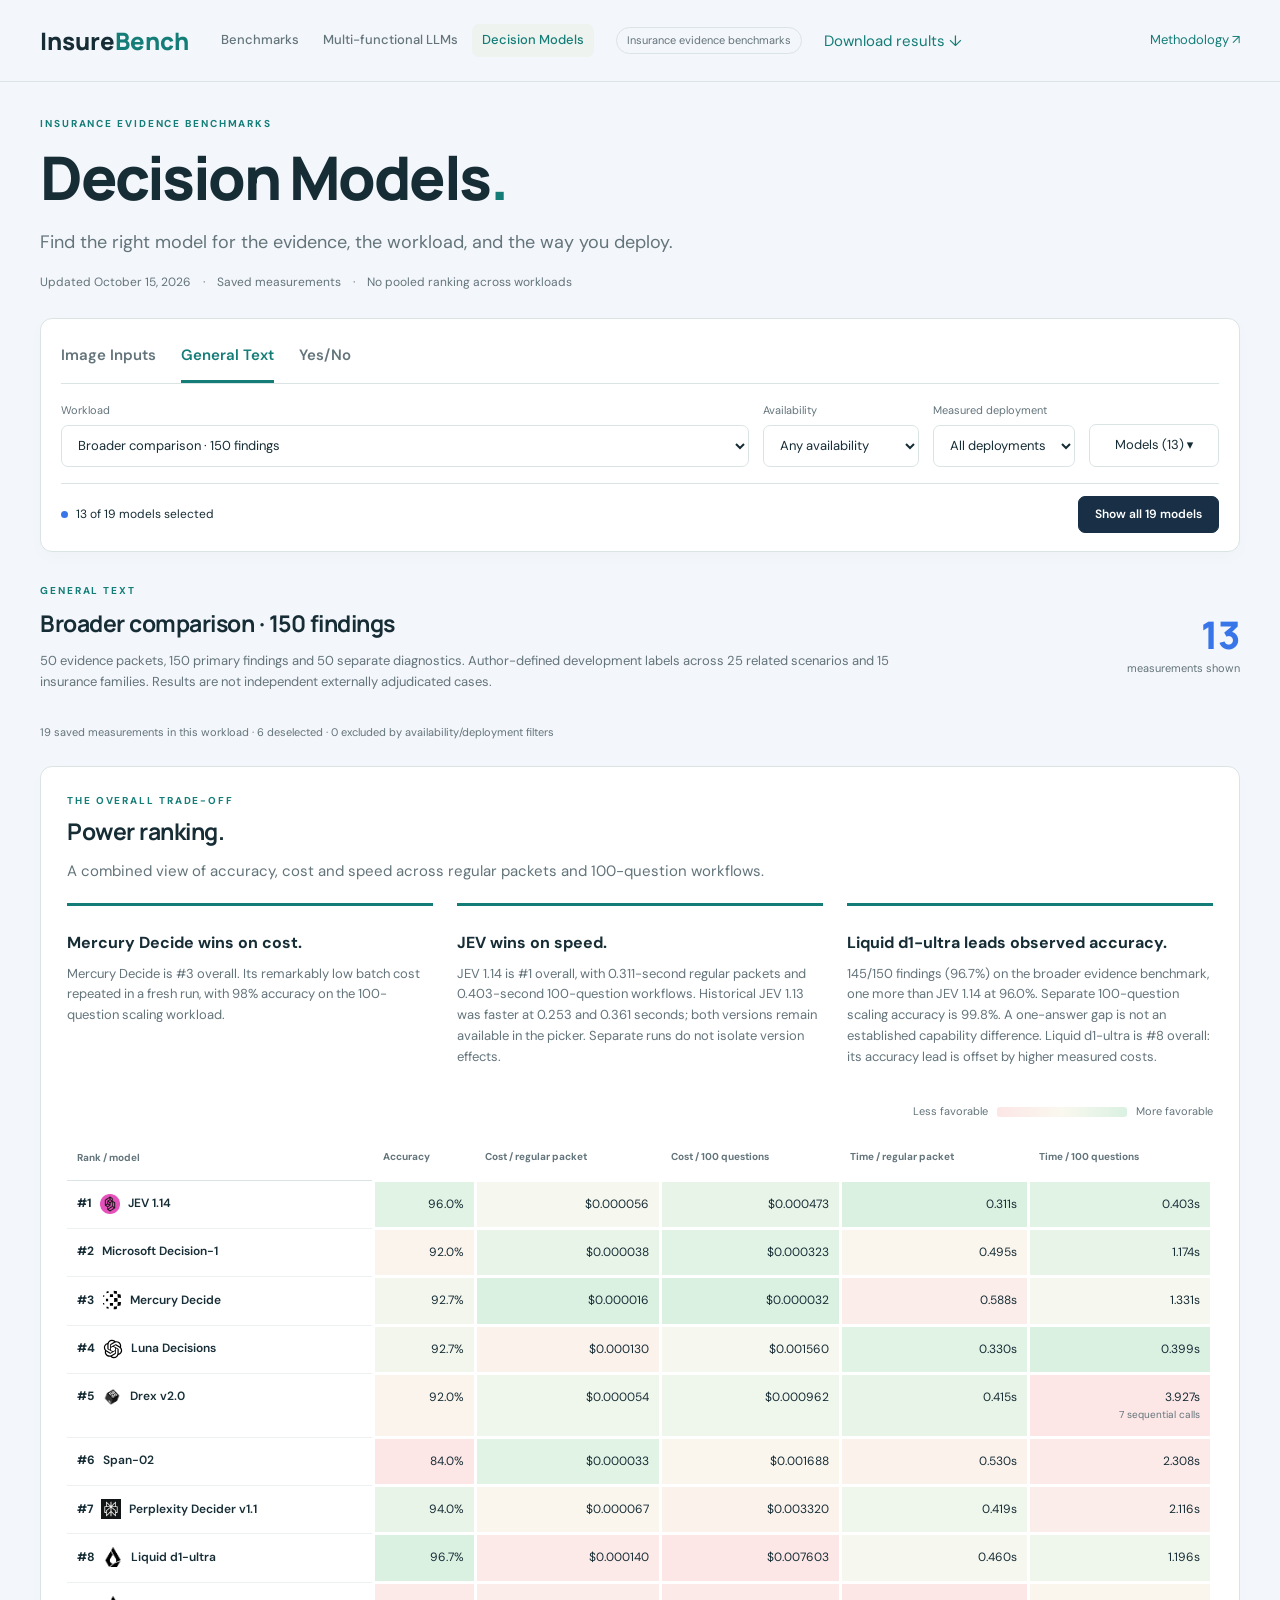
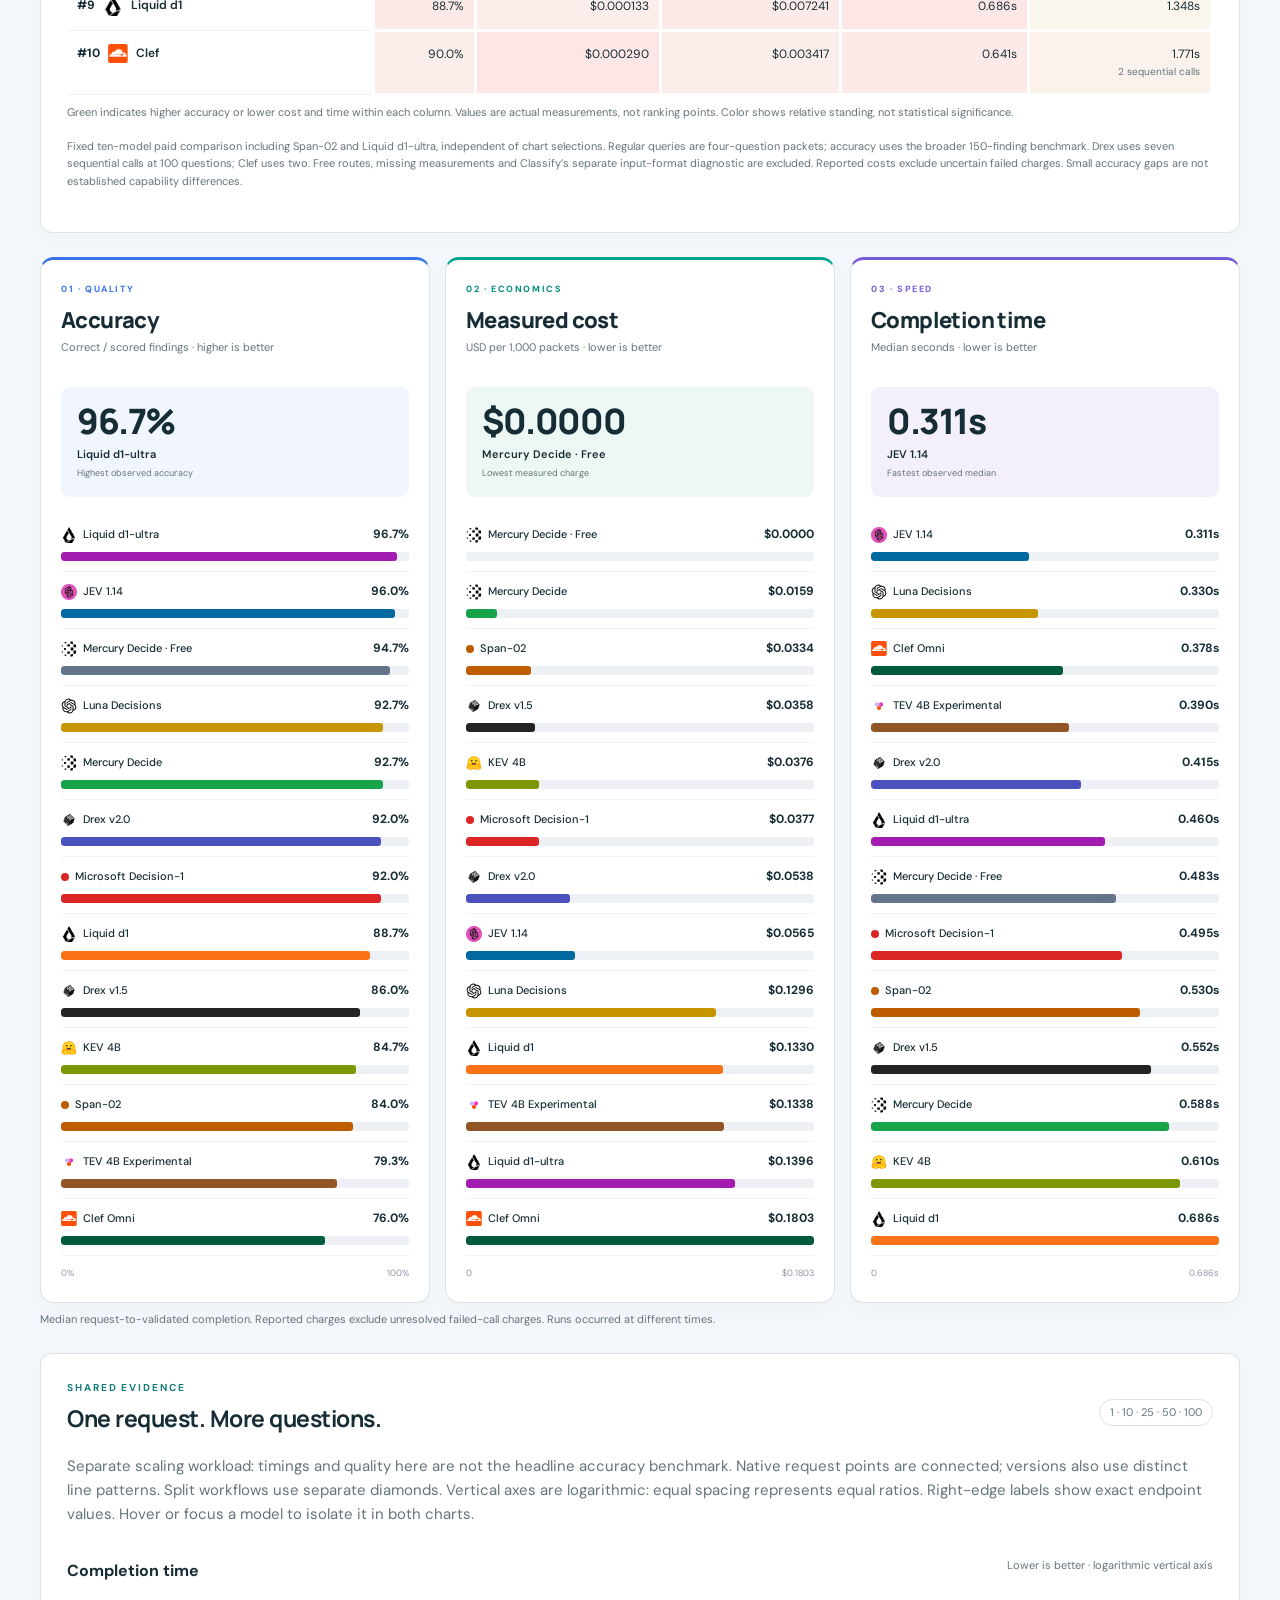
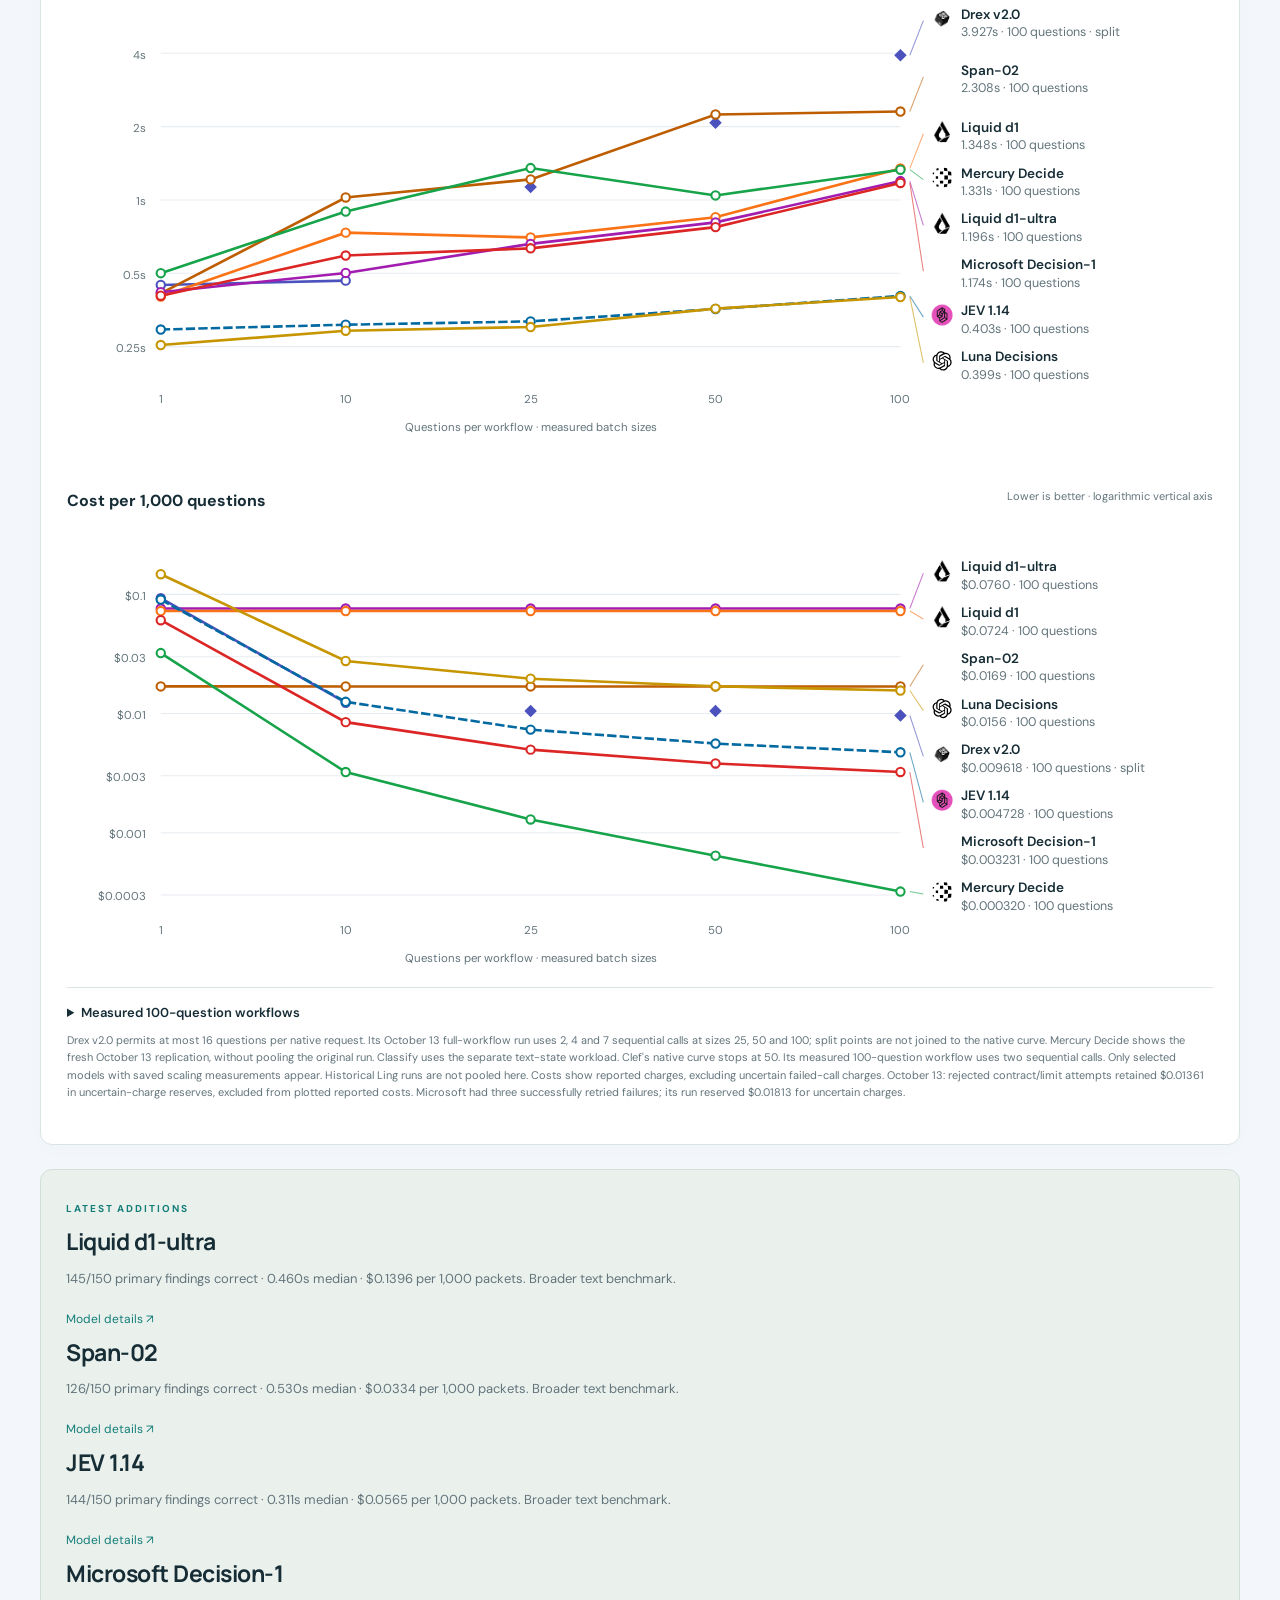
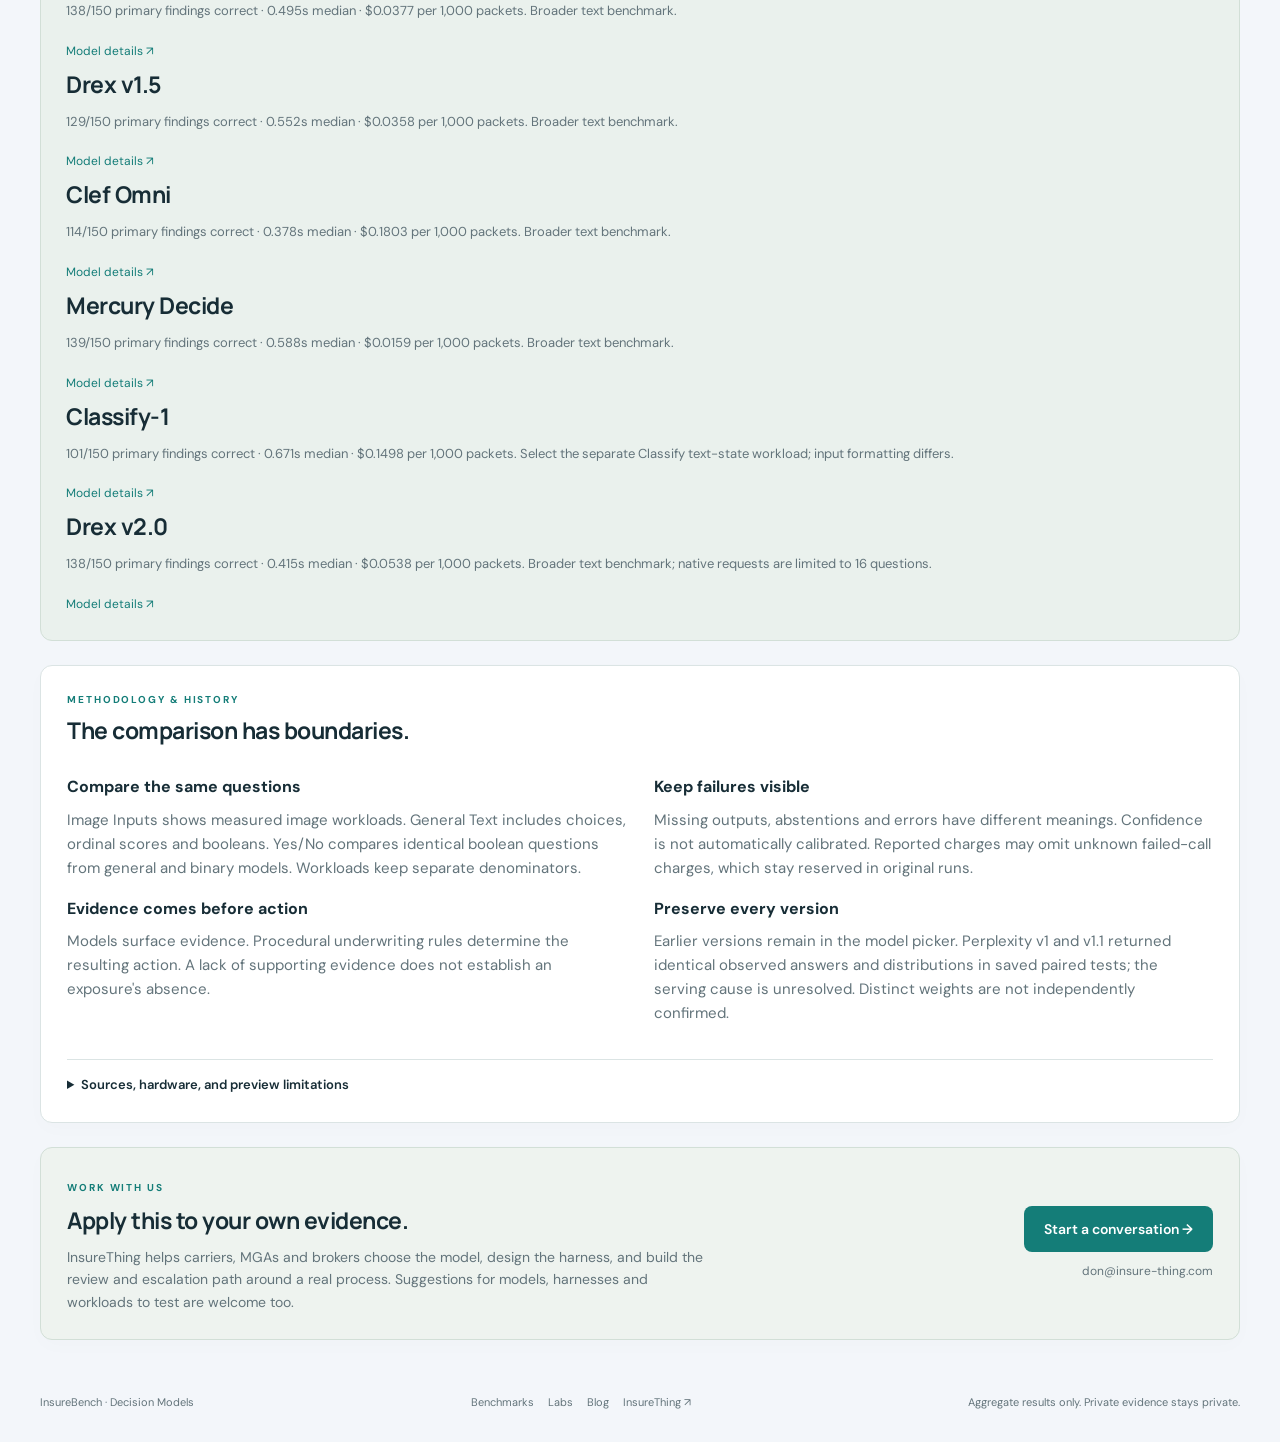
==== decision-models/index.html @ 87e30539 "Collapse the duplicate decisions URL and add canonicals and link previews /decisions and /decision-m" ====
<!doctype html>
<html lang="en"><head><base href="/decision-models/"><meta charset="utf-8"><meta name="viewport" content="width=device-width,initial-scale=1"><title>Decision Models · InsureBench</title><meta name="description" content="Compare decision models on insurance evidence: accuracy, measured cost, completion time and question scaling."><link rel="canonical" href="https://insurebench.insure-thing.com/decision-models">
<meta property="og:type" content="website">
<meta property="og:site_name" content="InsureThing">
<meta property="og:title" content="Decision Models — accuracy, cost and speed on insurance evidence">
<meta property="og:description" content="Accuracy, measured cost, completion time and 1–100 question scaling for decision models on insurance evidence — image, text and yes/no workloads.">
<meta property="og:url" content="https://insurebench.insure-thing.com/decision-models">
<meta property="og:image" content="https://insurebench.insure-thing.com/og-decision-models.png">
<meta property="og:image:width" content="1200">
<meta property="og:image:height" content="630">
<meta property="og:image:alt" content="InsureBench Decision Models card: Liquid d1-ultra 96.7% accuracy, Mercury Decide $0.000032 per 100 questions, JEV 1.14 0.311s per regular packet.">
<meta name="twitter:card" content="summary_large_image">
<meta name="twitter:title" content="Decision Models — accuracy, cost and speed on insurance evidence">
<meta name="twitter:description" content="Accuracy, cost, completion time and question scaling for decision models on insurance evidence.">
<meta name="twitter:image" content="https://insurebench.insure-thing.com/og-decision-models.png">
<link rel="stylesheet" href="style.css"></head><body>
<header><a class="brand" href="https://insurebench.insure-thing.com">Insure<span>Bench</span></a><nav class="site-nav" aria-label="InsureBench"><a href="https://insurebench.insure-thing.com/benchmarks">Benchmarks</a><a href="https://insurebench.insure-thing.com/#leaderboard">Multi-functional LLMs</a><a class="here" href="" aria-current="page">Decision Models</a></nav><span class="preview">Insurance evidence benchmarks</span><a href="data.json" download>Download results ↓</a><a href="#method">Methodology ↗</a></header>
<main><section class="hero"><div class="eyebrow">INSURANCE EVIDENCE BENCHMARKS</div><h1>Decision Models<span>.</span></h1><p class="lead">Find the right model for the evidence, the workload, and the way you deploy.</p><div class="meta">Updated October 15, 2026 <span>·</span> Saved measurements <span>·</span> No pooled ranking across workloads</div></section>
<section class="controls" aria-label="Comparison filters"><div class="tabs" role="group" aria-label="Benchmark view"><button data-view="image">Image Inputs</button><button data-view="text">General Text</button><button data-view="binary">Yes/No</button></div><div class="filter-row"><label>Workload<select id="workload"></select></label><label>Availability<select id="availability"><option value="all">Any availability</option><option value="open">Open weights</option><option value="local">Locally deployable</option></select></label><label>Measured deployment<select id="deployment"><option value="all">All deployments</option><option value="API">API</option><option value="Local GPU">Local</option></select></label><button id="models-button" aria-expanded="false" aria-controls="picker">Models <span id="selected-count"></span> ▾</button></div>
<div class="selection-strip"><div><span class="selection-dot"></span><span id="selection-summary"></span></div><button id="all-models">Show all models</button></div><div id="picker" hidden><div class="picker-toolbar"><input id="model-search" type="search" placeholder="Find a model or version" aria-label="Find a model"><button id="show-all">Show all evaluated</button><button id="clear">Clear</button><button id="reset">Reset to recommended</button></div><div id="model-options"></div><p class="fine">All saved models remain available. Earlier versions and clearly dominated API results may be hidden in the recommended view. Your selection overrides that default.</p></div></section>
<section class="context"><div><span class="eyebrow" id="view-label"></span><h2 id="workload-title"></h2><p id="scope"></p></div><div class="summary"><strong id="model-count">0</strong><span>measurements shown</span></div></section>
<p id="filter-note" class="fine"></p><div id="empty" hidden class="empty">No matching measurements. Change your filters or select models to compare.</div>
<section id="power-section" class="panel"><div class="eyebrow">THE OVERALL TRADE-OFF</div><h2>Power ranking.</h2><p>A combined view of accuracy, cost and speed across regular packets and 100-question workflows.</p><div class="power-winners"><article><h3>Mercury Decide wins on cost.</h3><p>Mercury Decide is #3 overall. Its remarkably low batch cost repeated in a fresh run, with 98% accuracy on the 100-question scaling workload.</p></article><article><h3>JEV wins on speed.</h3><p>JEV 1.14 is #1 overall, with 0.311-second regular packets and 0.403-second 100-question workflows. Historical JEV 1.13 was faster at 0.253 and 0.361 seconds; both versions remain available in the picker. Separate runs do not isolate version effects.</p></article><article><h3>Liquid d1-ultra leads observed accuracy.</h3><p>145/150 findings (96.7%) on the broader evidence benchmark, one more than JEV 1.14 at 96.0%. Separate 100-question scaling accuracy is 99.8%. A one-answer gap is not an established capability difference. Liquid d1-ultra is #8 overall: its accuracy lead is offset by higher measured costs.</p></article></div><div id="power-results"></div><p class="fine">Fixed ten-model paid comparison including Span-02 and Liquid d1-ultra, independent of chart selections. Regular queries are four-question packets; accuracy uses the broader 150-finding benchmark. Drex uses seven sequential calls at 100 questions; Clef uses two. Free routes, missing measurements and Classify’s separate input-format diagnostic are excluded. Reported costs exclude uncertain failed charges. Small accuracy gaps are not established capability differences.</p></section>
<section id="overview" class="three" aria-label="Overview charts"></section><p id="timing" class="fine"></p>
<section id="scaling-section" class="panel"><div class="section-head"><div><div class="eyebrow">SHARED EVIDENCE</div><h2>One request. More questions.</h2></div><span class="pill">1 · 10 · 25 · 50 · 100</span></div><p>Separate scaling workload: timings and quality here are not the headline accuracy benchmark. Native request points are connected; versions also use distinct line patterns. Split workflows use separate diamonds. Vertical axes are logarithmic: equal spacing represents equal ratios. Right-edge labels show exact endpoint values. Hover or focus a model to isolate it in both charts.</p><div class="two"><div id="scale-time"></div><div id="scale-cost"></div></div><details><summary>Measured 100-question workflows</summary><div id="hundred"></div></details><p class="fine">Drex v2.0 permits at most 16 questions per native request. Its October 13 full-workflow run uses 2, 4 and 7 sequential calls at sizes 25, 50 and 100; split points are not joined to the native curve. Mercury Decide shows the fresh October 13 replication, without pooling the original run. Classify uses the separate text-state workload. Clef's native curve stops at 50. Its measured 100-question workflow uses two sequential calls. Only selected models with saved scaling measurements appear. Historical Ling runs are not pooled here. Costs show reported charges, excluding uncertain failed-call charges. October 13: rejected contract/limit attempts retained $0.01361 in uncertain-charge reserves, excluded from plotted reported costs. Microsoft had three successfully retried failures; its run reserved $0.01813 for uncertain charges.</p></section>
<section class="pending"><span class="eyebrow">LATEST ADDITIONS</span><div id="entrant-status"></div></section>
<section id="method" class="panel"><div class="eyebrow">METHODOLOGY & HISTORY</div><h2>The comparison has boundaries.</h2><div class="two"><article><h3>Compare the same questions</h3><p>Image Inputs shows measured image workloads. General Text includes choices, ordinal scores and booleans. Yes/No compares identical boolean questions from general and binary models. Workloads keep separate denominators.</p><h3>Evidence comes before action</h3><p>Models surface evidence. Procedural underwriting rules determine the resulting action. A lack of supporting evidence does not establish an exposure's absence.</p></article><article><h3>Keep failures visible</h3><p>Missing outputs, abstentions and errors have different meanings. Confidence is not automatically calibrated. Reported charges may omit unknown failed-call charges, which stay reserved in original runs.</p><h3>Preserve every version</h3><p>Earlier versions remain in the model picker. Perplexity v1 and v1.1 returned identical observed answers and distributions in saved paired tests; the serving cause is unresolved. Distinct weights are not independently confirmed.</p></article></div><details><summary>Sources, hardware, and preview limitations</summary><p>This preview uses saved aggregate summaries with SHA-256 source hashes in the download. The October 14 JEV 1.14 run passed raw-answer, input-integrity and billing audits. Historical workloads retain their original audit qualifications. Local smoke results use AMD RX 6800 XT; precision appears in model labels where recorded. Memory is peak PyTorch allocation. Decider's eager reference runtime is not optimized serving. Image labels and development labels have the qualifications shown for each workload.</p><p>October 14: added JEV 1.14 accuracy and 1–100 question scaling. October 9: combined workload views, model selection, availability filters and version history. Includes the October 9 three-model accuracy evaluation and Microsoft scaling run, plus October 10 Mercury Decide accuracy and scaling. Insurance evidence benchmarks.</p></details></section>
<section class="cta panel"><div><span class="eyebrow">WORK WITH US</span><h2>Apply this to your own evidence.</h2><p>InsureThing helps carriers, MGAs and brokers choose the model, design the harness, and build the review and escalation path around a real process. Suggestions for models, harnesses and workloads to test are welcome too.</p></div><div class="cta-actions"><a class="btn" href="https://insure-thing.com/contact">Start a conversation →</a><a href="mailto:don@insure-thing.com">don@insure-thing.com</a></div></section><footer><span>InsureBench · Decision Models</span><nav class="foot-links" aria-label="More from InsureThing"><a href="https://insurebench.insure-thing.com/benchmarks">Benchmarks</a><a href="https://insure-thing.com/labs">Labs</a><a href="https://insure-thing.com/blog">Blog</a><a href="https://insure-thing.com">InsureThing ↗</a></nav><span>Aggregate results only. Private evidence stays private.</span></footer></main><script src="app.js"></script></body></html>
---- decision-models/style.css ----
@import url('https://fonts.googleapis.com/css2?family=DM+Sans:wght@400;500;600;700&family=Manrope:wght@500;600;700;800&display=swap');
:root{--ink:#172d36;--muted:#63747b;--teal:#147d78;--line:#dbe4e4;--paper:#f7f9f8;--warm:#eef3ef}*{box-sizing:border-box}body{margin:0;background:var(--paper);color:var(--ink);font:15px/1.6 'DM Sans',system-ui,sans-serif}header{max-width:1440px;margin:auto;padding:24px 40px;display:flex;align-items:center;gap:22px;border-bottom:1px solid var(--line)}header>a:last-child{margin-left:auto;font-size:13px}a{color:var(--teal);text-decoration:none}a:hover{text-decoration:underline}.brand{font:800 24px Manrope,system-ui;color:var(--ink)}.brand span{color:var(--teal)}.preview,.pill{padding:4px 10px;border:1px solid var(--line);border-radius:20px;font-size:11px;color:var(--muted)}main{max-width:1440px;padding:0 40px;margin:auto}.hero{padding:54px 0 34px}.eyebrow{font-size:10px;letter-spacing:1.9px;font-weight:700;color:var(--teal)}h1{font:800 clamp(40px,5vw,68px)/1.1 Manrope,system-ui;margin:12px 0 18px;letter-spacing:-2.5px}h1 span{color:var(--teal)}.lead{font-size:18px;color:var(--muted);margin:0 0 16px}.meta{font-size:12px;color:var(--muted)}.meta span{margin:0 9px}h2{font:700 23px/1.3 Manrope,system-ui;margin:8px 0 12px;letter-spacing:-.5px}h3{font-size:16px;margin:16px 0 7px}p{margin:8px 0 16px;color:var(--muted)}button,input,select{font:inherit}button,select,input{border:1px solid var(--line);border-radius:7px;background:white;color:var(--ink);padding:10px 12px}button{cursor:pointer}button:hover{background:var(--warm)}button:focus-visible,input:focus-visible,select:focus-visible,a:focus-visible,summary:focus-visible{outline:3px solid #e3aa46;outline-offset:3px}.controls{background:white;border:1px solid var(--line);border-radius:12px;padding:8px 20px 18px;position:relative}.tabs{display:flex;gap:25px;border-bottom:1px solid var(--line);margin-bottom:18px}.tabs button{border:0;border-radius:0;background:none;padding:16px 0 13px;font-weight:600;color:var(--muted);border-bottom:3px solid transparent}.tabs button[aria-pressed=true]{color:var(--teal);border-bottom-color:var(--teal)}.filter-row{display:flex;align-items:flex-end;gap:14px}.filter-row label{font-size:11px;color:var(--muted);display:grid;gap:5px}.filter-row label:first-child{flex:1}select{font-size:13px;min-height:42px}.filter-row>button{margin-left:auto;min-height:42px;font-size:13px;min-width:130px}#picker{border-top:1px solid var(--line);margin-top:20px;padding-top:18px}.picker-toolbar{display:flex;gap:9px;flex-wrap:wrap}.picker-toolbar input{flex:1;min-width:180px;font-size:13px}.picker-toolbar button{font-size:12px}#model-options{display:grid;grid-template-columns:repeat(3,minmax(0,1fr));gap:8px;margin:16px 0}#model-options label{padding:10px;border:1px solid var(--line);border-radius:7px;display:flex;align-items:flex-start;gap:9px;font-size:13px}#model-options input{margin-top:5px;accent-color:var(--teal)}#model-options small{display:block;color:var(--muted);font-size:10px}.context{display:flex;justify-content:space-between;gap:30px;align-items:center;padding:30px 0 8px}.context p{font-size:13px;max-width:850px}.summary{text-align:right;flex-shrink:0;display:grid}.summary strong{font:800 38px Manrope;color:var(--teal)}.summary span{font-size:11px;color:var(--muted)}.three{display:grid;grid-template-columns:repeat(3,minmax(0,1fr));gap:15px}.chart-card,.panel{border:1px solid var(--line);background:white;border-radius:12px;padding:22px}.chart-card h3{margin:0}.chart-card>.fine{margin:3px 0 20px}.bar-row{display:grid;grid-template-columns:110px 1fr 58px;align-items:center;gap:9px;font-size:11px;margin:13px 0;min-height:25px}.bar-label{white-space:nowrap;overflow:hidden;text-overflow:ellipsis}.track{background:#eff3f3;height:7px;border-radius:6px;overflow:hidden}.fill{background:var(--teal);height:100%;border-radius:6px}.bar-value{text-align:right;font-variant-numeric:tabular-nums}.fine{font-size:11px;color:var(--muted)}.panel{margin:24px 0;padding:26px}.section-head{display:flex;align-items:center;justify-content:space-between;gap:20px}.section-head a{font-size:12px}.section-head select{max-width:190px}.two{display:grid;grid-template-columns:repeat(2,minmax(0,1fr));gap:28px}svg{width:100%;height:auto;display:block}svg text{font-family:'DM Sans',system-ui;font-size:11px;fill:var(--muted)}svg .point{cursor:pointer}svg .point:hover,svg .point:focus{stroke:var(--ink);stroke-width:3}table{border-collapse:collapse;width:100%;font-size:12px}th{text-align:left;border-bottom:1px solid var(--line);font-size:10px;color:var(--muted);padding:14px 10px;white-space:nowrap}th button{border:0;background:none;font-size:10px;padding:0;font-weight:600}td{padding:13px 10px;border-bottom:1px solid #edf1f1;vertical-align:top;font-variant-numeric:tabular-nums}td small{display:block;font-size:10px;color:var(--muted)}td:first-child{font-weight:600;min-width:170px}.model-name{display:flex;align-items:center;gap:8px}.model-name img{height:20px;width:20px;object-fit:contain}.table-wrap{overflow:auto}.badge{display:inline-block;font-size:9px;background:var(--warm);color:var(--teal);padding:1px 5px;border-radius:4px;margin:3px 4px 0 0}.pending{background:#eaf1ed;border:1px solid #d2dfd7;border-radius:12px;margin:24px 0;padding:25px}.pending p{font-size:13px}.pending a{font-size:12px}details{border-top:1px solid var(--line);margin-top:18px;padding-top:15px}summary{cursor:pointer;font-size:13px;font-weight:600}details p{font-size:12px}.empty{border:1px dashed var(--line);border-radius:12px;padding:32px;text-align:center;color:var(--muted)}footer{display:flex;justify-content:space-between;gap:20px;padding:30px 0;color:var(--muted);font-size:11px}.legend{display:flex;flex-wrap:wrap;gap:12px;font-size:10px;color:var(--muted)}.legend i{width:9px;height:9px;display:inline-block;border-radius:50%;margin-right:4px}.sr-only{position:absolute;width:1px;height:1px;overflow:hidden;clip:rect(0,0,0,0)}[hidden]{display:none!important}@media(max-width:950px){.bar-row{grid-template-columns:85px 1fr 52px}#model-options{grid-template-columns:repeat(2,1fr)}main,header{padding-left:24px;padding-right:24px}}@media(max-width:700px){.three,.two{grid-template-columns:1fr}.filter-row{flex-wrap:wrap}.filter-row label:first-child{flex-basis:100%}.filter-row label{flex:1}.filter-row>button{margin-left:0}.tabs{gap:22px}.tabs button{font-size:13px}.hero{padding-top:35px}header{gap:10px}.preview{font-size:9px}header>a:last-child{font-size:11px}.bar-row{grid-template-columns:125px 1fr 66px}.context{gap:12px}.summary strong{font-size:30px}.summary span{max-width:80px}.panel,.chart-card{padding:18px}.section-head{align-items:flex-start}.section-head select{max-width:140px;font-size:11px}#model-options{grid-template-columns:1fr}footer{flex-direction:column;gap:5px}.lead{font-size:16px}}

/* Refined comparison design: stable model colors, full labels, prominent controls. */
body{background:#f3f6fa}.hero{padding:34px 0 26px}h1{font-size:clamp(40px,4.7vw,62px)}
.controls{box-shadow:0 5px 18px #172d3605}.selection-strip{display:flex;justify-content:space-between;align-items:center;gap:14px;margin-top:16px;padding:12px 0 0;border-top:1px solid var(--line);font-size:12px}.selection-strip>div{display:flex;align-items:center;gap:8px}.selection-dot{width:7px;height:7px;background:#3875e8;border-radius:50%}.selection-strip button{background:#182f45;color:white;border-color:#182f45;font-size:12px;padding:8px 16px;font-weight:600}.selection-strip button:hover{background:#294968}
.chart-card{padding:22px 20px;border-radius:14px;box-shadow:0 6px 20px #182f4505;border-top:3px solid #3875e8}.chart-cost{border-top-color:#00a58c}.chart-seconds{border-top-color:#785bda}.chart-kicker{font-size:9px;letter-spacing:1.6px;font-weight:700;color:#3875e8;margin-bottom:8px}.chart-cost .chart-kicker{color:#008d77}.chart-seconds .chart-kicker{color:#785bda}.chart-card h3{font:800 22px Manrope,system-ui;letter-spacing:-.6px}.chart-card>.fine{margin:4px 0 16px;min-height:32px}.chart-highlight{display:flex;flex-direction:column;gap:5px;margin:0 0 18px;padding:14px 16px;border-radius:9px;background:#f0f5fe;min-height:110px}.chart-cost .chart-highlight{background:#edf8f4}.chart-seconds .chart-highlight{background:#f3f0fb}.chart-highlight strong{font:800 35px/1.15 Manrope,system-ui;letter-spacing:-1.4px}.chart-highlight>span{font-size:11px;font-weight:600}.chart-highlight small{display:block;font-size:9px;font-weight:400;color:var(--muted);margin-top:2px}.bar-row{display:grid;grid-template-columns:minmax(0,1fr) auto;gap:7px 10px;padding:10px 0;margin:0;border-bottom:1px solid #f0f3f7;min-height:57px}.bar-label{display:flex;align-items:center;gap:6px;white-space:normal;overflow:visible;font-size:11px;line-height:1.35;font-weight:500}.bar-label img{width:16px;height:16px;object-fit:contain;flex-shrink:0}.bar-label i{width:8px;height:8px;flex-shrink:0;border-radius:50%}.bar-value{font-weight:700;font-size:12px;white-space:nowrap;align-self:center}.track{grid-column:1/-1;height:9px;background:#edf1f6;border-radius:3px}.fill{border-radius:3px}.chart-axis{display:flex;justify-content:space-between;color:#8c98a7;font-size:9px;margin-top:10px}.panel{box-shadow:0 6px 20px #182f4504}svg .point{stroke:white;stroke-width:2}svg .point:hover{r:8}#scatter{background:linear-gradient(180deg,#fafcff,white);border-radius:8px;margin-top:14px;padding:8px}.summary strong{color:#3875e8}.context{padding-top:25px}
@media(max-width:1100px) and (min-width:701px){.chart-card{padding:18px 14px}.bar-label{font-size:10px}.bar-value{font-size:11px}.chart-highlight strong{font-size:30px}}
@media(max-width:700px){.hero{padding-top:28px}.selection-strip{align-items:flex-start;font-size:11px}.selection-strip button{font-size:11px;padding:8px 10px;white-space:nowrap}.chart-highlight{min-height:0;flex-direction:row;align-items:center;gap:15px}.bar-label{font-size:12px}.chart-card>.fine{min-height:0}.bar-row{grid-template-columns:minmax(0,1fr) auto}.chart-card{padding:20px}}

/* Keep provider identity beside each scaling color key. */
.legend img{width:16px;height:16px;object-fit:contain;vertical-align:middle;margin-right:4px}.legend span{display:inline-flex;align-items:center;gap:4px}

.trade-reading{display:flex;justify-content:space-between;gap:16px;padding:12px 0 20px;font-size:14px}.trade-reading span{color:var(--muted);font-size:12px}.trade-key{display:grid;grid-template-columns:repeat(3,minmax(0,1fr));gap:8px;border-top:1px solid var(--line);padding-top:18px}.trade-key-item{display:flex;align-items:center;gap:10px;padding:10px;border-left:3px solid var(--model-color);background:#f8fafc;min-width:0}.trade-key-item img,.trade-key-item>b{width:24px;height:24px;object-fit:contain;flex-shrink:0}.trade-key-item strong{display:block;font-size:12px}.trade-key-item small{display:block;font-size:11px;color:var(--muted);font-variant-numeric:tabular-nums}.trade-key-item em{margin-left:auto;font-size:9px;font-style:normal;color:var(--muted)}.trade-point{transition:opacity .15s;cursor:pointer}.trade-point.dimmed{opacity:.14}.trade-point:focus rect,.trade-point:hover rect{stroke-width:4}.front-label{fill:#263b45;font-weight:700;paint-order:stroke;stroke:white;stroke-width:4px;stroke-linejoin:round}.axis-title{fill:#263b45;font-size:13px;font-weight:600}.good-corner{fill:#087c65;font-weight:700;font-size:12px}@media(max-width:700px){.trade-key{grid-template-columns:1fr}.trade-reading{flex-direction:column;gap:4px}#scatter svg{min-width:650px}#scatter{overflow-x:auto}}

.power-winners{display:grid;grid-template-columns:repeat(3,1fr);gap:24px;margin:20px 0}.power-winners article{border-top:3px solid var(--teal);padding-top:8px}.power-winners p{font-size:13px}.power-legend{display:flex;gap:16px;flex-wrap:wrap;font-size:11px;margin:16px 0}.power-legend i{display:inline-block;width:10px;height:10px;margin-right:5px}.power-stack{display:flex;width:220px;height:18px}.power-stack span{height:100%}#power-results td{white-space:nowrap}#power-results tr:first-child{background:#f0f8f4}@media(max-width:700px){.power-winners{grid-template-columns:1fr}}

#power-results tr:first-child{background:transparent}.power-heat{color:var(--ink);text-align:right;border:3px solid white}.power-color-key{display:flex;justify-content:flex-end;align-items:center;gap:9px;margin:14px 0;font-size:11px;color:var(--muted)}.power-color-key i{height:10px;width:130px;background:linear-gradient(90deg,rgb(252,230,230),rgb(250,248,239),rgb(218,241,226));border-radius:3px}

#scaling-section>.two{grid-template-columns:1fr;gap:34px}.scale-heading{display:flex;align-items:center;justify-content:space-between;gap:12px}.scale-heading span{font-size:11px;color:var(--muted)}.scale-direct-name{font-size:13px;fill:var(--ink);font-weight:600}.scale-direct-value{font-size:12px;fill:var(--muted);font-variant-numeric:tabular-nums}.scale-series{cursor:pointer;transition:opacity .15s}.scale-series.dimmed{opacity:.12}.scale-series:focus{outline:none}.scale-series:focus .scale-direct-name{text-decoration:underline}.scale-plot{overflow-x:auto}@media(max-width:700px){.scale-heading{align-items:flex-start;flex-direction:column;gap:0}.scale-plot svg{min-width:880px}}

.scale-mobile-values{display:none}@media(max-width:700px){.scale-mobile-values{display:grid;gap:8px;margin-top:14px}.scale-mobile-values>div{display:grid;grid-template-columns:1fr auto;border-bottom:1px solid var(--line);padding:8px 0;font-size:12px}.scale-mobile-values strong{font-variant-numeric:tabular-nums}.scale-mobile-values small{grid-column:1/-1;color:var(--muted)}}

/* ── Site nav + work-with-us CTA ──────────────────────────────────────────
   This page had no route back to the rest of InsureBench and no way to reach
   InsureThing; nine of its twelve links pointed off-site. ───────────────── */
.site-nav{display:flex;align-items:center;gap:4px;min-width:0}
.site-nav a{font-size:13px;font-weight:500;color:var(--muted);padding:6px 10px;border-radius:7px;white-space:nowrap}
.site-nav a:hover{color:var(--ink);background:var(--warm);text-decoration:none}
.site-nav a.here{color:var(--teal);background:var(--warm)}
.cta{display:flex;align-items:center;justify-content:space-between;gap:34px;background:var(--warm);border-color:#d2dfd7}
.cta h2{margin:8px 0 10px}
.cta p{margin:0;max-width:640px;font-size:14px}
.cta-actions{display:grid;gap:10px;justify-items:end;text-align:right;flex-shrink:0}
.cta-actions .btn{background:var(--teal);color:#fff;padding:12px 20px;border-radius:8px;font-size:14px;font-weight:600;white-space:nowrap}
.cta-actions .btn:hover{background:#0f615d;text-decoration:none}
.cta-actions a:not(.btn){font-size:12px;color:var(--muted)}
.foot-links{display:flex;flex-wrap:wrap;gap:14px}
.foot-links a{color:var(--muted)}
.foot-links a:hover{color:var(--teal)}
header .preview{white-space:nowrap;flex-shrink:0}
/* the pill restates the eyebrow below it; the nav earns the room first */
@media(max-width:1200px){header .preview{display:none}}
@media(max-width:950px){
  /* keep every nav item reachable: the nav drops to its own full-width row
     and scrolls there, rather than being squeezed out by the brand. */
  header{flex-wrap:wrap;gap:10px 14px;padding-bottom:12px}
  header>a:last-child{margin-left:0}
  .site-nav{order:3;flex:1 0 100%;margin:0 -4px;padding:0 4px;overflow-x:auto;
    scrollbar-width:none;
    -webkit-mask-image:linear-gradient(to right,#000 calc(100% - 18px),transparent);
    mask-image:linear-gradient(to right,#000 calc(100% - 18px),transparent)}
  .site-nav::-webkit-scrollbar{display:none}
}
@media(max-width:700px){
  .cta{flex-direction:column;align-items:flex-start;gap:18px}
  .cta-actions{justify-items:start;text-align:left}
}
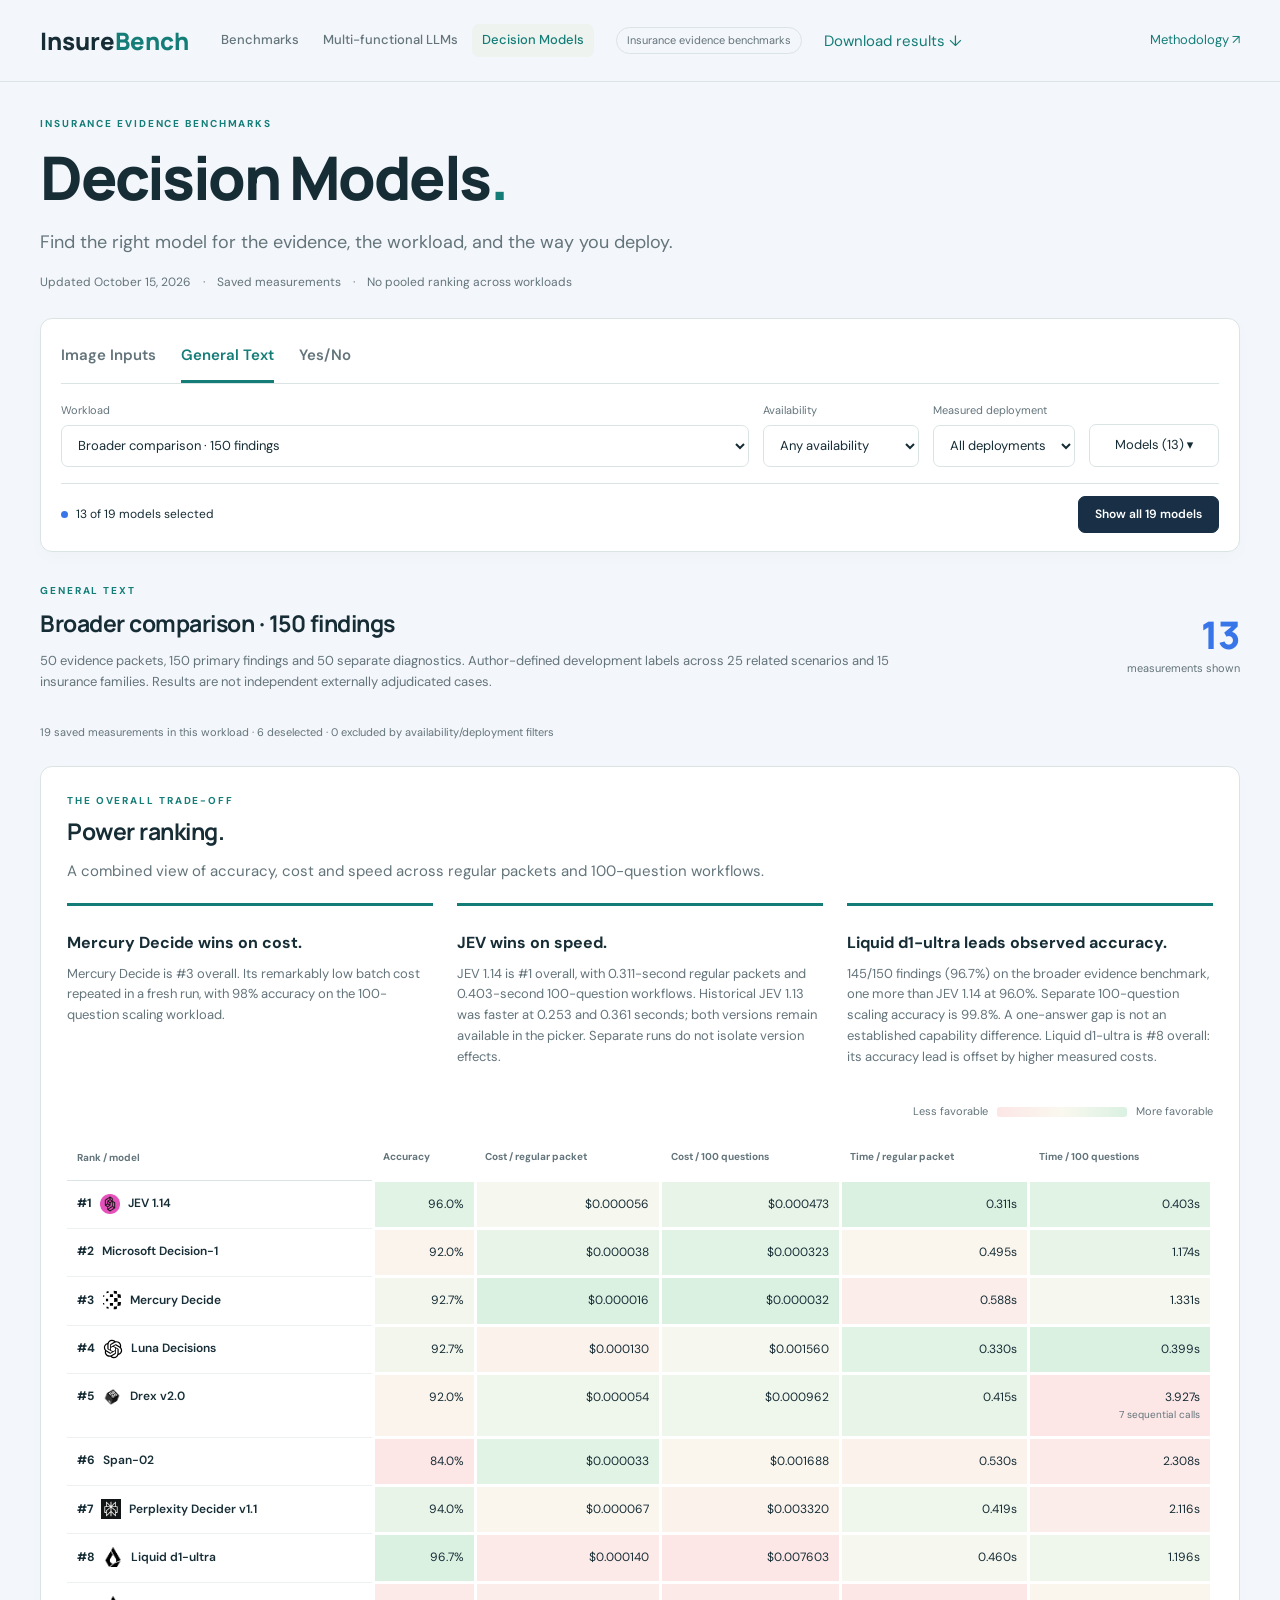
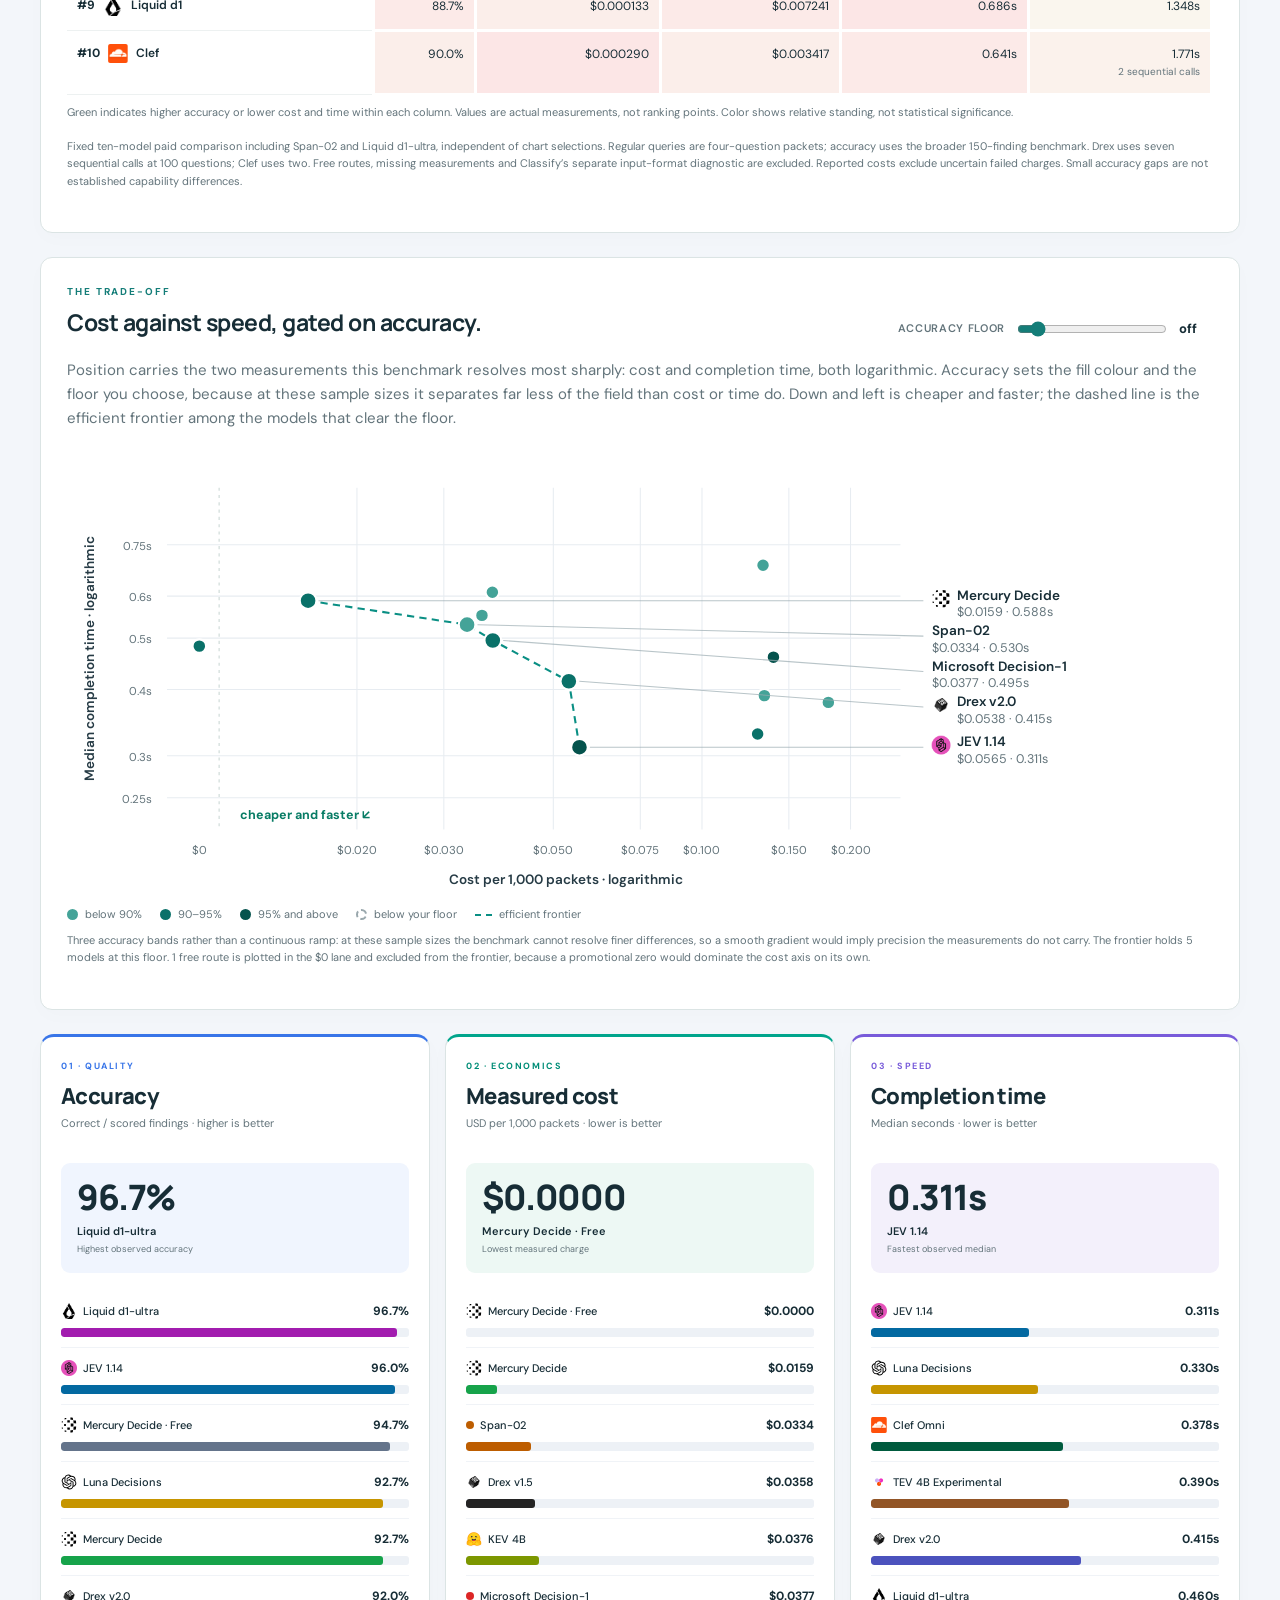
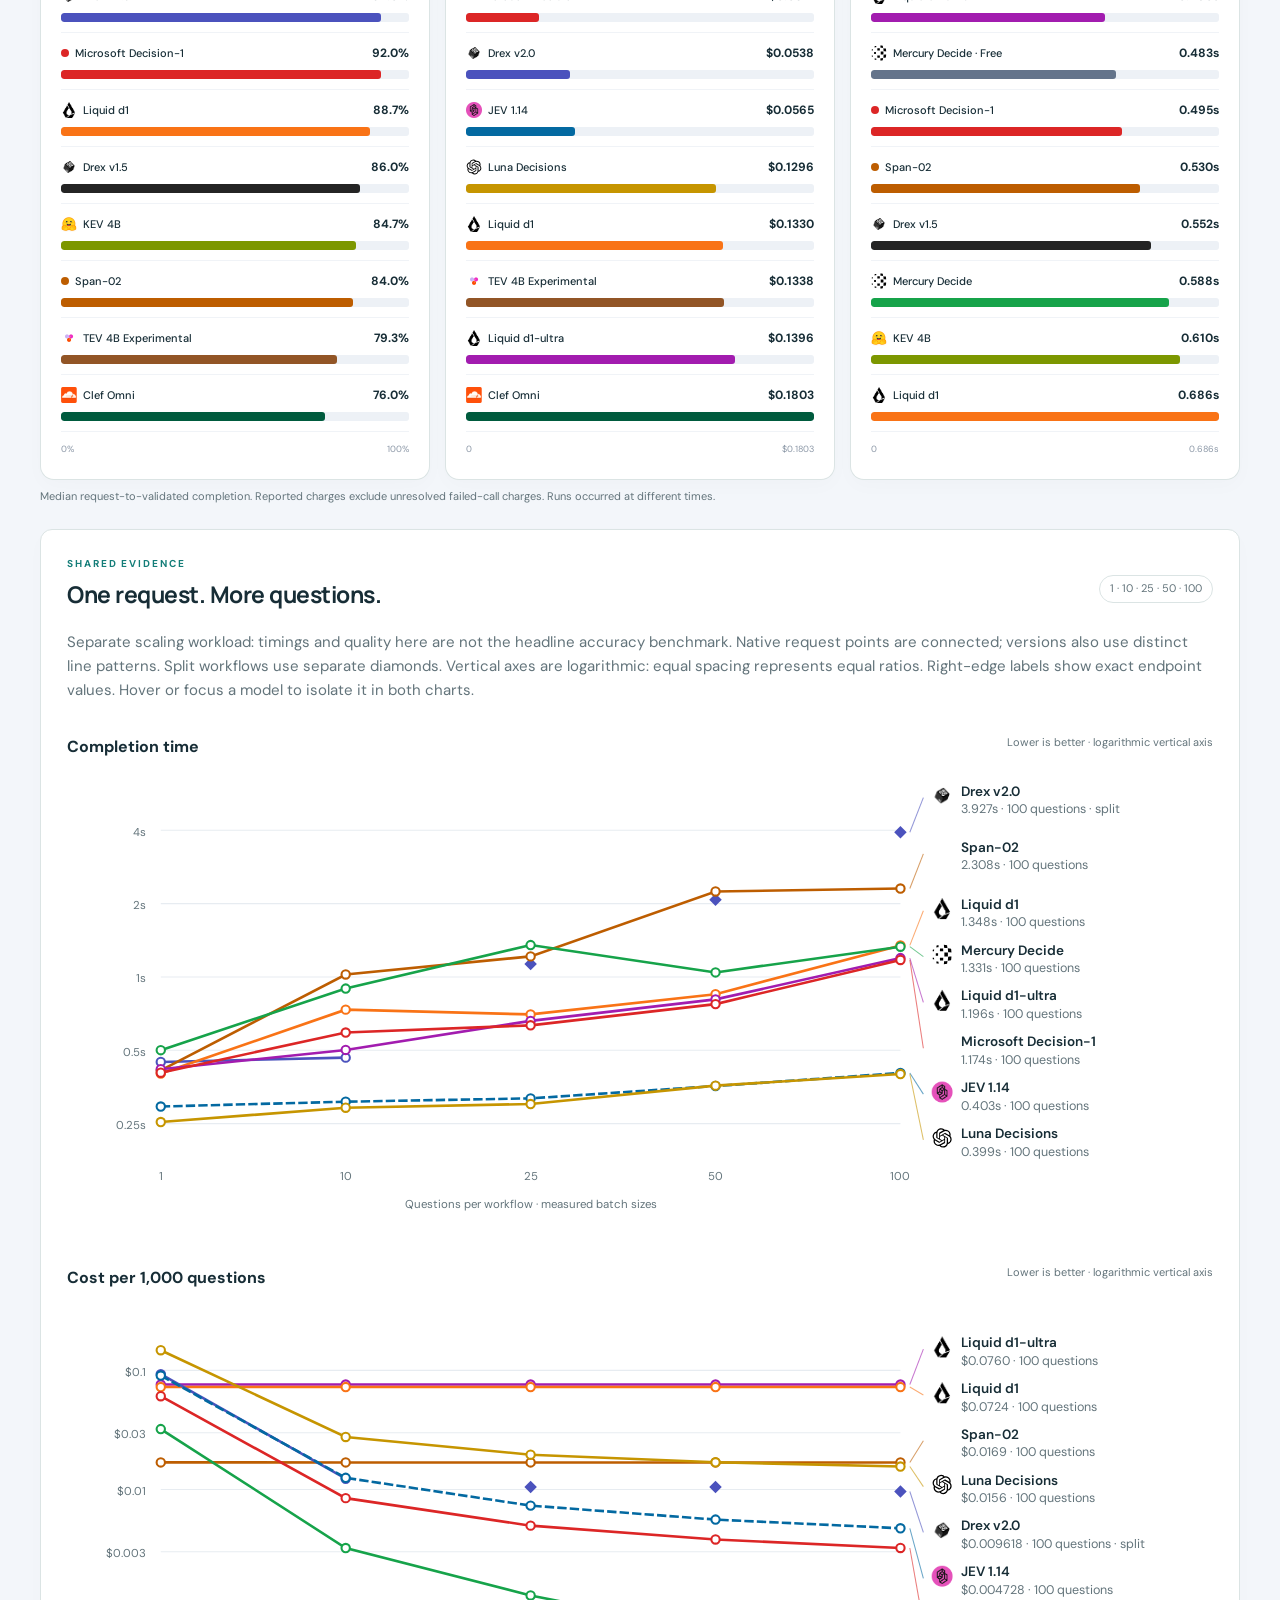
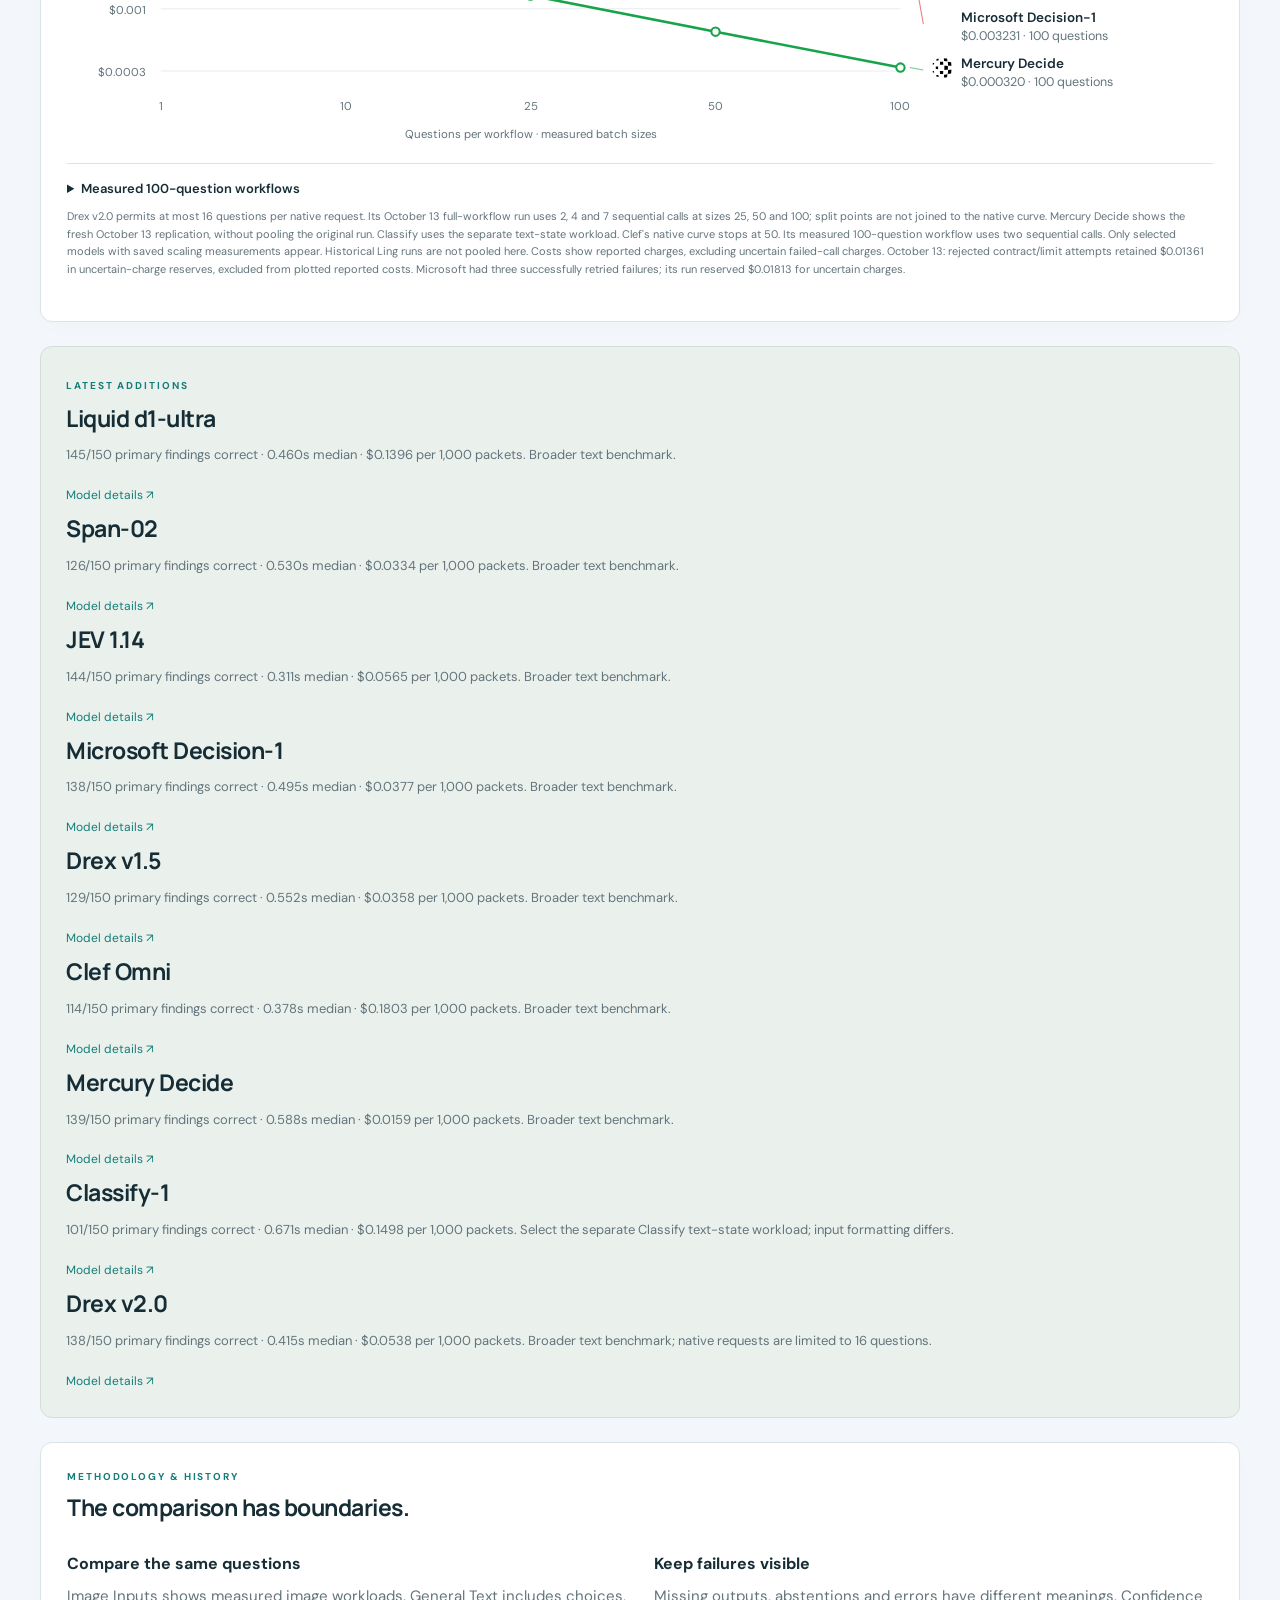
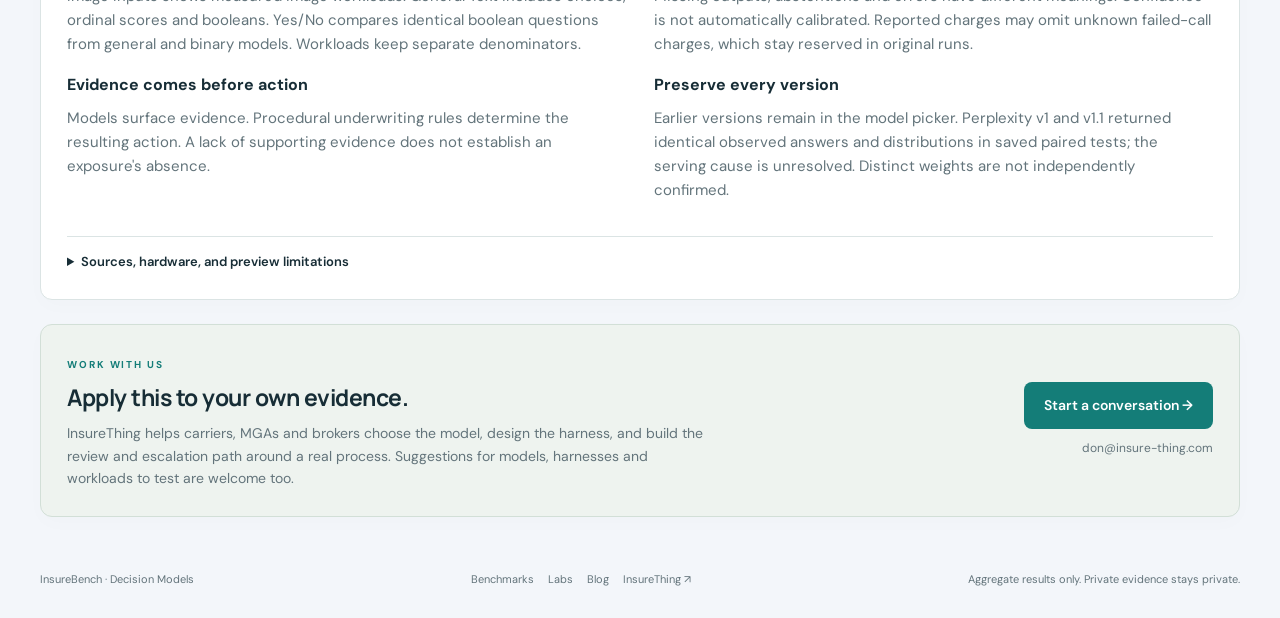
==== commit f24372af: "Add the cost-against-time frontier, with accuracy as a floor The page showed accuracy, cost and time" ====
--- a/decision-models/index.html
+++ b/decision-models/index.html
@@ -1,19 +1,5 @@
 <!doctype html>
-<html lang="en"><head><base href="/decision-models/"><meta charset="utf-8"><meta name="viewport" content="width=device-width,initial-scale=1"><title>Decision Models · InsureBench</title><meta name="description" content="Compare decision models on insurance evidence: accuracy, measured cost, completion time and question scaling."><link rel="canonical" href="https://insurebench.insure-thing.com/decision-models">
-<meta property="og:type" content="website">
-<meta property="og:site_name" content="InsureThing">
-<meta property="og:title" content="Decision Models — accuracy, cost and speed on insurance evidence">
-<meta property="og:description" content="Accuracy, measured cost, completion time and 1–100 question scaling for decision models on insurance evidence — image, text and yes/no workloads.">
-<meta property="og:url" content="https://insurebench.insure-thing.com/decision-models">
-<meta property="og:image" content="https://insurebench.insure-thing.com/og-decision-models.png">
-<meta property="og:image:width" content="1200">
-<meta property="og:image:height" content="630">
-<meta property="og:image:alt" content="InsureBench Decision Models card: Liquid d1-ultra 96.7% accuracy, Mercury Decide $0.000032 per 100 questions, JEV 1.14 0.311s per regular packet.">
-<meta name="twitter:card" content="summary_large_image">
-<meta name="twitter:title" content="Decision Models — accuracy, cost and speed on insurance evidence">
-<meta name="twitter:description" content="Accuracy, cost, completion time and question scaling for decision models on insurance evidence.">
-<meta name="twitter:image" content="https://insurebench.insure-thing.com/og-decision-models.png">
-<link rel="stylesheet" href="style.css"></head><body>
+<html lang="en"><head><base href="/decision-models/"><meta charset="utf-8"><meta name="viewport" content="width=device-width,initial-scale=1"><title>Decision Models · InsureBench</title><meta name="description" content="Compare decision models on insurance evidence: accuracy, measured cost, completion time and question scaling."><link rel="stylesheet" href="style.css"></head><body>
 <header><a class="brand" href="https://insurebench.insure-thing.com">Insure<span>Bench</span></a><nav class="site-nav" aria-label="InsureBench"><a href="https://insurebench.insure-thing.com/benchmarks">Benchmarks</a><a href="https://insurebench.insure-thing.com/#leaderboard">Multi-functional LLMs</a><a class="here" href="" aria-current="page">Decision Models</a></nav><span class="preview">Insurance evidence benchmarks</span><a href="data.json" download>Download results ↓</a><a href="#method">Methodology ↗</a></header>
 <main><section class="hero"><div class="eyebrow">INSURANCE EVIDENCE BENCHMARKS</div><h1>Decision Models<span>.</span></h1><p class="lead">Find the right model for the evidence, the workload, and the way you deploy.</p><div class="meta">Updated October 15, 2026 <span>·</span> Saved measurements <span>·</span> No pooled ranking across workloads</div></section>
 <section class="controls" aria-label="Comparison filters"><div class="tabs" role="group" aria-label="Benchmark view"><button data-view="image">Image Inputs</button><button data-view="text">General Text</button><button data-view="binary">Yes/No</button></div><div class="filter-row"><label>Workload<select id="workload"></select></label><label>Availability<select id="availability"><option value="all">Any availability</option><option value="open">Open weights</option><option value="local">Locally deployable</option></select></label><label>Measured deployment<select id="deployment"><option value="all">All deployments</option><option value="API">API</option><option value="Local GPU">Local</option></select></label><button id="models-button" aria-expanded="false" aria-controls="picker">Models <span id="selected-count"></span> ▾</button></div>
@@ -21,6 +7,7 @@
 <section class="context"><div><span class="eyebrow" id="view-label"></span><h2 id="workload-title"></h2><p id="scope"></p></div><div class="summary"><strong id="model-count">0</strong><span>measurements shown</span></div></section>
 <p id="filter-note" class="fine"></p><div id="empty" hidden class="empty">No matching measurements. Change your filters or select models to compare.</div>
 <section id="power-section" class="panel"><div class="eyebrow">THE OVERALL TRADE-OFF</div><h2>Power ranking.</h2><p>A combined view of accuracy, cost and speed across regular packets and 100-question workflows.</p><div class="power-winners"><article><h3>Mercury Decide wins on cost.</h3><p>Mercury Decide is #3 overall. Its remarkably low batch cost repeated in a fresh run, with 98% accuracy on the 100-question scaling workload.</p></article><article><h3>JEV wins on speed.</h3><p>JEV 1.14 is #1 overall, with 0.311-second regular packets and 0.403-second 100-question workflows. Historical JEV 1.13 was faster at 0.253 and 0.361 seconds; both versions remain available in the picker. Separate runs do not isolate version effects.</p></article><article><h3>Liquid d1-ultra leads observed accuracy.</h3><p>145/150 findings (96.7%) on the broader evidence benchmark, one more than JEV 1.14 at 96.0%. Separate 100-question scaling accuracy is 99.8%. A one-answer gap is not an established capability difference. Liquid d1-ultra is #8 overall: its accuracy lead is offset by higher measured costs.</p></article></div><div id="power-results"></div><p class="fine">Fixed ten-model paid comparison including Span-02 and Liquid d1-ultra, independent of chart selections. Regular queries are four-question packets; accuracy uses the broader 150-finding benchmark. Drex uses seven sequential calls at 100 questions; Clef uses two. Free routes, missing measurements and Classify’s separate input-format diagnostic are excluded. Reported costs exclude uncertain failed charges. Small accuracy gaps are not established capability differences.</p></section>
+<section id="frontier-section" class="panel"><div class="section-head"><div><div class="eyebrow">THE TRADE-OFF</div><h2>Cost against speed, gated on accuracy.</h2></div><label class="floor-ctl">Accuracy floor<input type="range" id="acc-floor" min="0" max="100" step="1" value="0" aria-describedby="frontier-note"><span id="acc-floor-value">off</span></label></div><p>Position carries the two measurements this benchmark resolves most sharply: cost and completion time, both logarithmic. Accuracy sets the fill colour and the floor you choose, because at these sample sizes it separates far less of the field than cost or time do. Down and left is cheaper and faster; the dashed line is the efficient frontier among the models that clear the floor.</p><div id="frontier"></div><p class="fine" id="frontier-note"></p></section>
 <section id="overview" class="three" aria-label="Overview charts"></section><p id="timing" class="fine"></p>
 <section id="scaling-section" class="panel"><div class="section-head"><div><div class="eyebrow">SHARED EVIDENCE</div><h2>One request. More questions.</h2></div><span class="pill">1 · 10 · 25 · 50 · 100</span></div><p>Separate scaling workload: timings and quality here are not the headline accuracy benchmark. Native request points are connected; versions also use distinct line patterns. Split workflows use separate diamonds. Vertical axes are logarithmic: equal spacing represents equal ratios. Right-edge labels show exact endpoint values. Hover or focus a model to isolate it in both charts.</p><div class="two"><div id="scale-time"></div><div id="scale-cost"></div></div><details><summary>Measured 100-question workflows</summary><div id="hundred"></div></details><p class="fine">Drex v2.0 permits at most 16 questions per native request. Its October 13 full-workflow run uses 2, 4 and 7 sequential calls at sizes 25, 50 and 100; split points are not joined to the native curve. Mercury Decide shows the fresh October 13 replication, without pooling the original run. Classify uses the separate text-state workload. Clef's native curve stops at 50. Its measured 100-question workflow uses two sequential calls. Only selected models with saved scaling measurements appear. Historical Ling runs are not pooled here. Costs show reported charges, excluding uncertain failed-call charges. October 13: rejected contract/limit attempts retained $0.01361 in uncertain-charge reserves, excluded from plotted reported costs. Microsoft had three successfully retried failures; its run reserved $0.01813 for uncertain charges.</p></section>
 <section class="pending"><span class="eyebrow">LATEST ADDITIONS</span><div id="entrant-status"></div></section>
--- a/decision-models/style.css
+++ b/decision-models/style.css
@@ -56,3 +56,38 @@
   .cta{flex-direction:column;align-items:flex-start;gap:18px}
   .cta-actions{justify-items:start;text-align:left}
 }
+
+
+/* ── Cost x time frontier ───────────────────────────────────────────────────
+   Position encodes cost and completion time; accuracy is a three-step fill and
+   a floor, because the benchmark cannot resolve it finely enough to rank on. */
+#frontier-section .section-head{align-items:flex-end;flex-wrap:wrap;gap:14px}
+.floor-ctl{display:flex;align-items:center;gap:10px;font-size:11px;color:var(--muted);
+  letter-spacing:.06em;text-transform:uppercase;font-weight:600;white-space:nowrap}
+.floor-ctl input[type=range]{width:150px;accent-color:var(--teal)}
+.floor-ctl span{font-size:13px;font-weight:700;color:var(--ink);text-transform:none;
+  letter-spacing:0;min-width:34px;font-variant-numeric:tabular-nums}
+.fr-point{stroke:white;stroke-width:2}
+.fr-point.band-a1{fill:#44a398}
+.fr-point.band-a2{fill:#0a7169}
+.fr-point.band-a3{fill:#05534d}
+.fr-point.fr-out{fill:none;stroke:#9aa8ad;stroke-dasharray:3 2}
+.fr-legend{display:flex;flex-wrap:wrap;gap:9px 18px;font-size:11px;color:var(--muted);
+  margin-top:12px}
+.fr-legend span{display:inline-flex;align-items:center;gap:7px}
+.fr-legend i{width:11px;height:11px;border-radius:50%;display:inline-block;flex:0 0 auto}
+.fr-legend i.band-a1{background:#44a398}
+.fr-legend i.band-a2{background:#0a7169}
+.fr-legend i.band-a3{background:#05534d}
+.fr-legend i.fr-out{background:transparent;border:2px dashed #9aa8ad}
+.fr-legend i.fr-line{width:17px;height:0;border-top:2px dashed #0a8f84;border-radius:0}
+/* Pre-existing: the scaling charts are grid items with the default min-width:auto,
+   so their 880px svg could not shrink and .scale-plot's overflow-x never engaged.
+   That scrolled the whole page sideways by ~550px at phone width. */
+#scaling-section>.two>*{min-width:0}
+#frontier .scale-mobile-values{display:none}
+@media(max-width:700px){
+  #frontier .scale-plot svg{min-width:720px}
+  #frontier .scale-mobile-values{display:grid;gap:8px;margin-top:14px}
+  .floor-ctl input[type=range]{width:118px}
+}
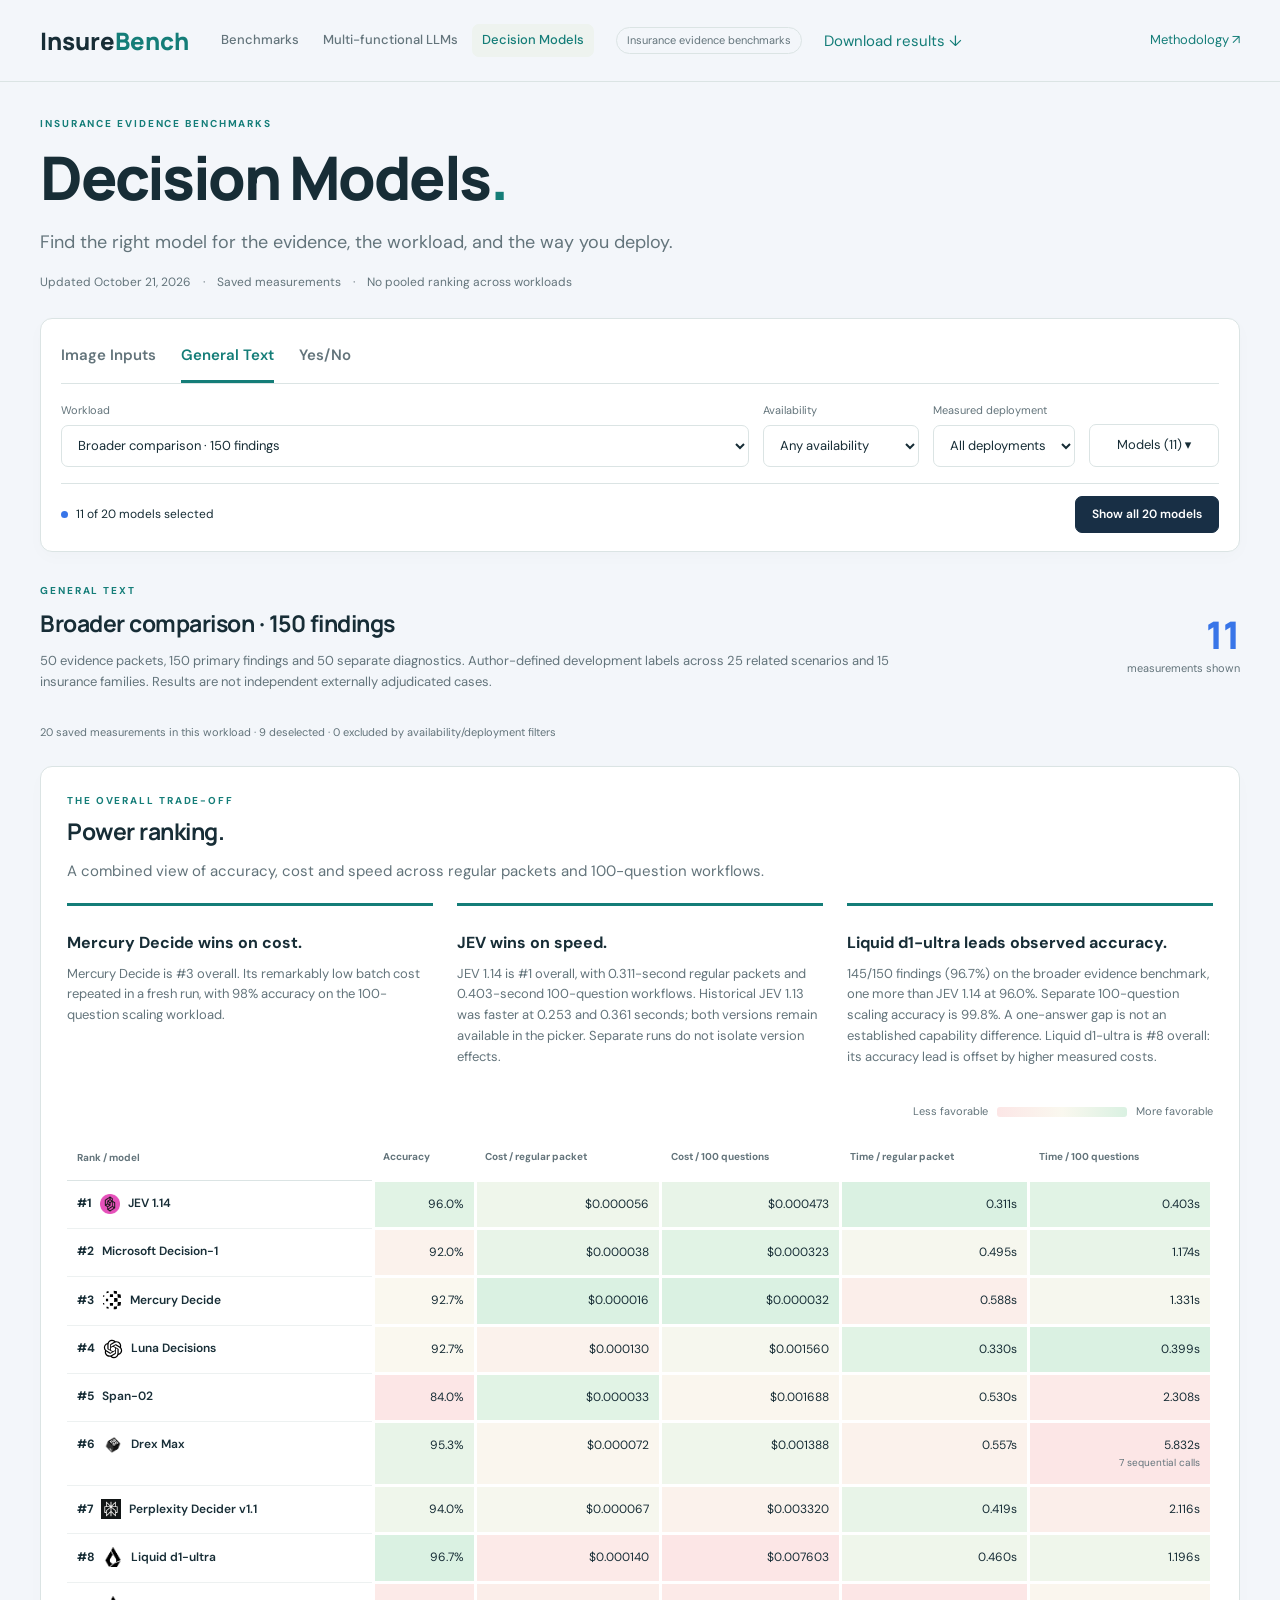
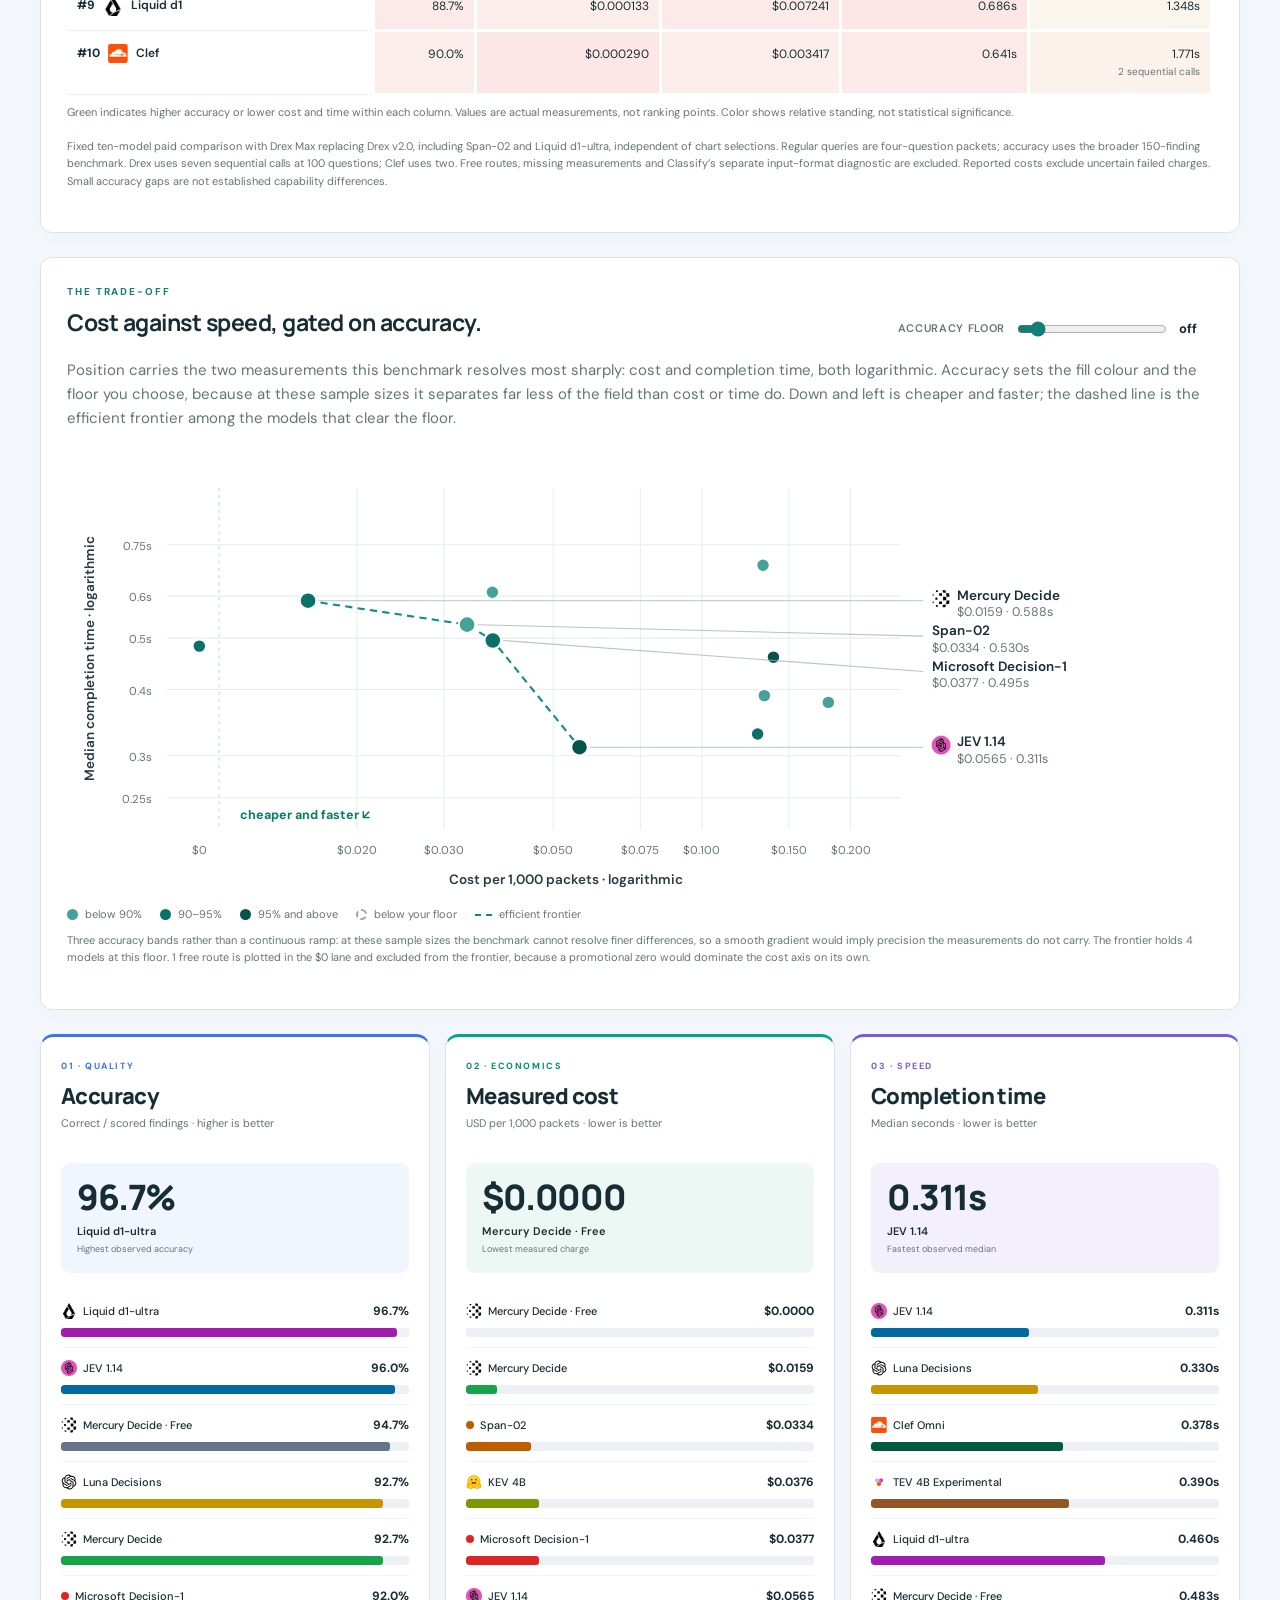
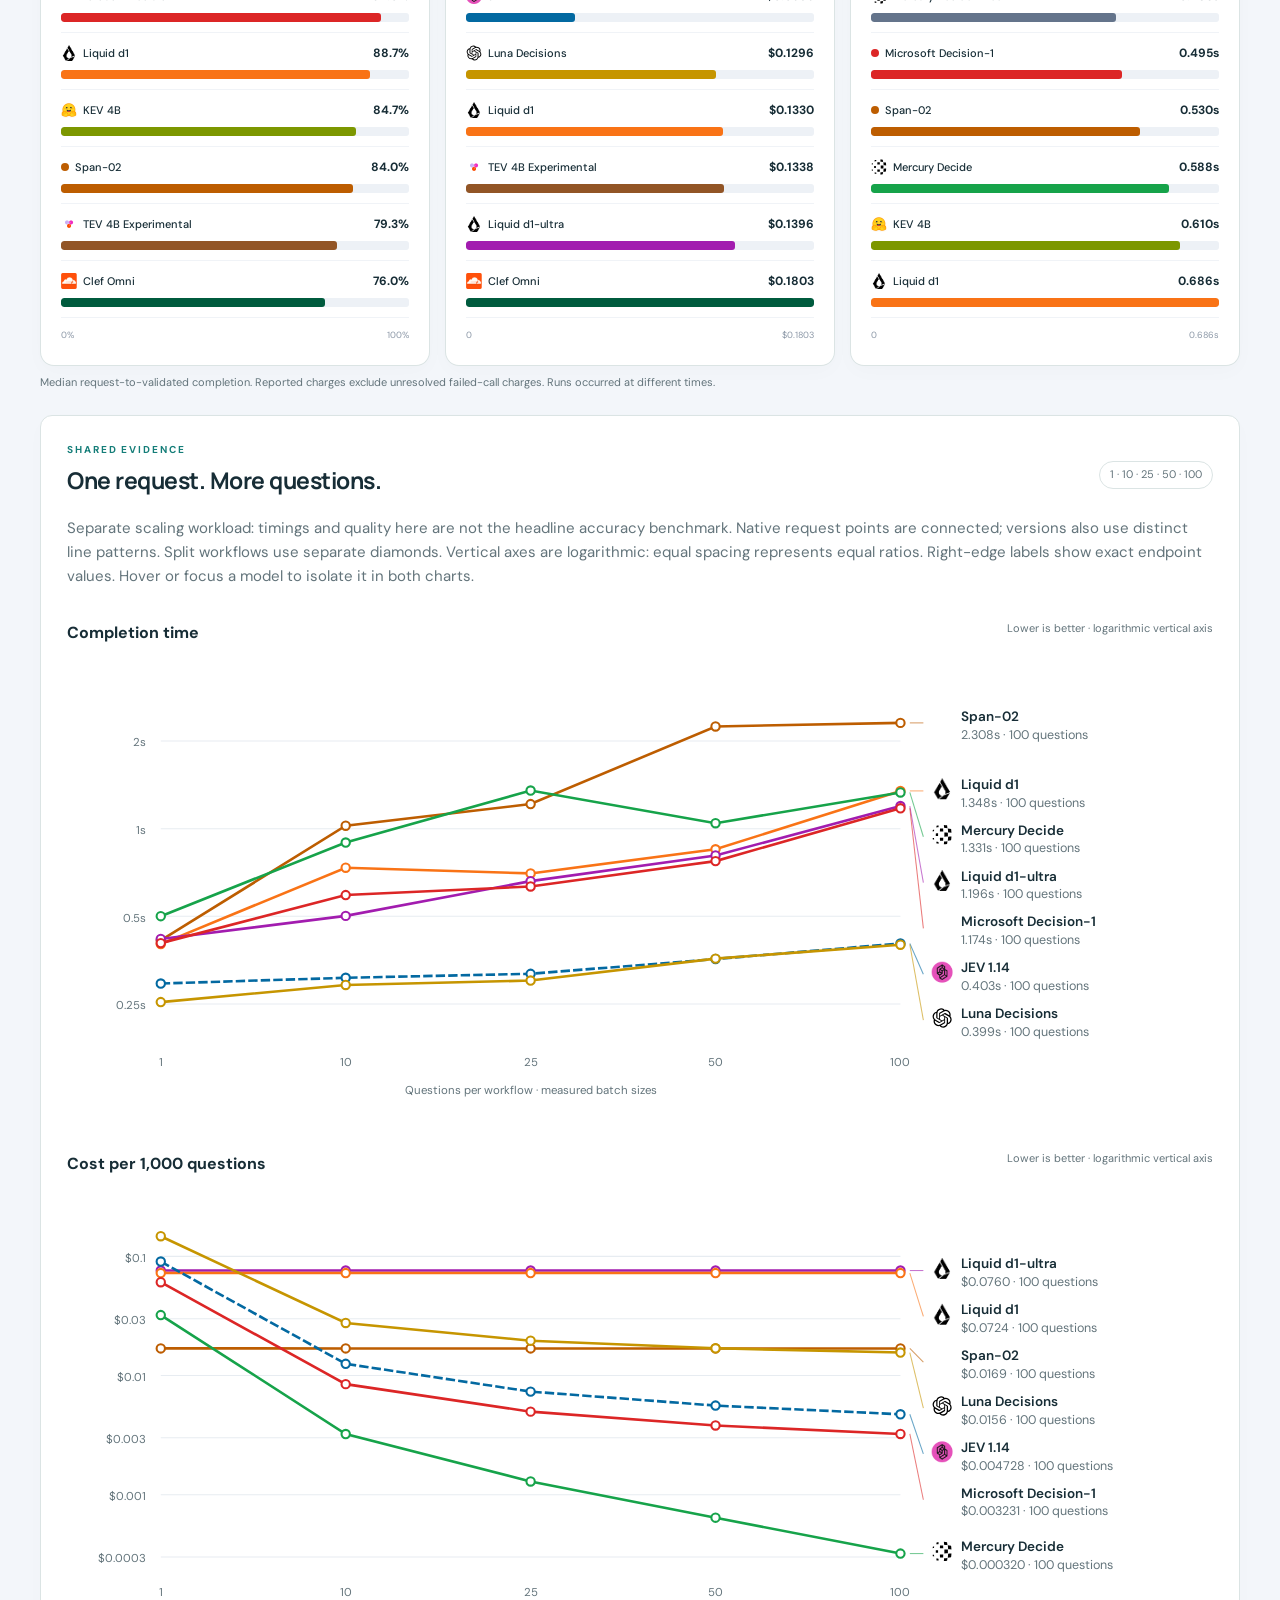
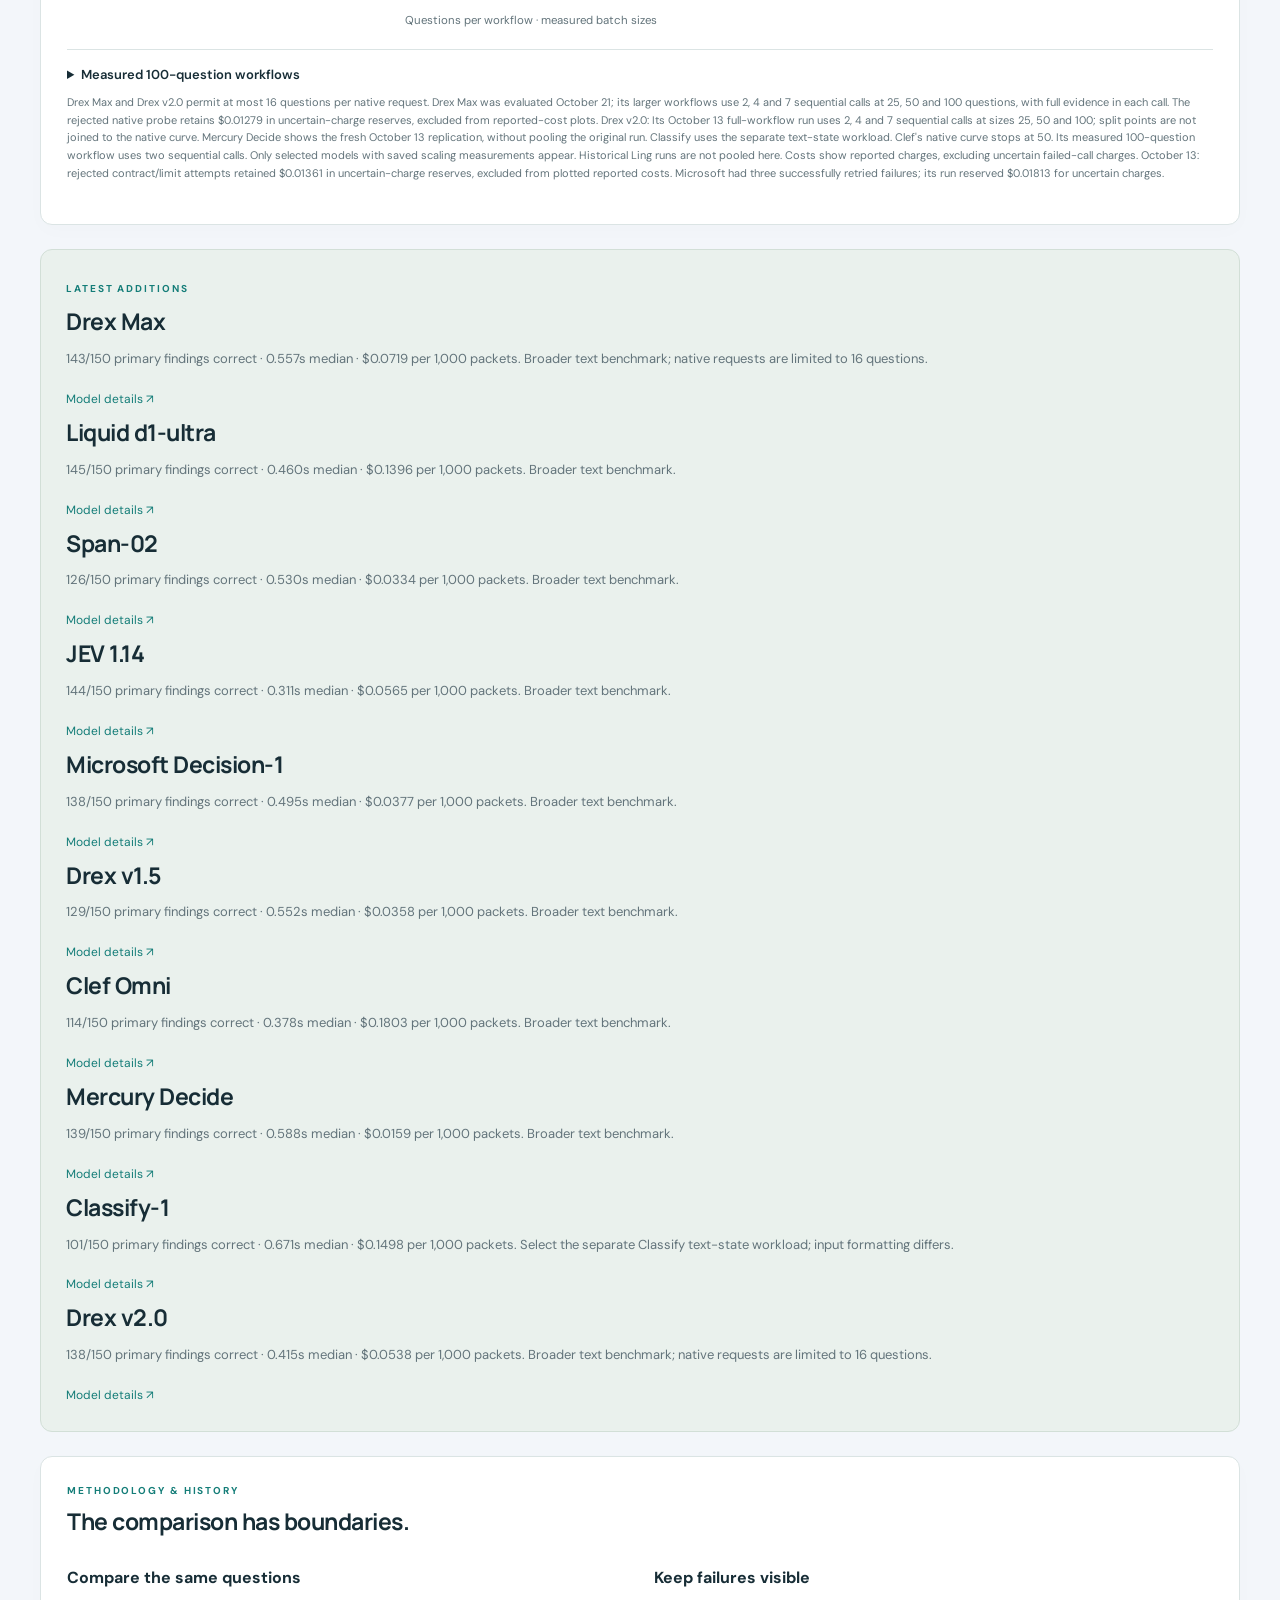
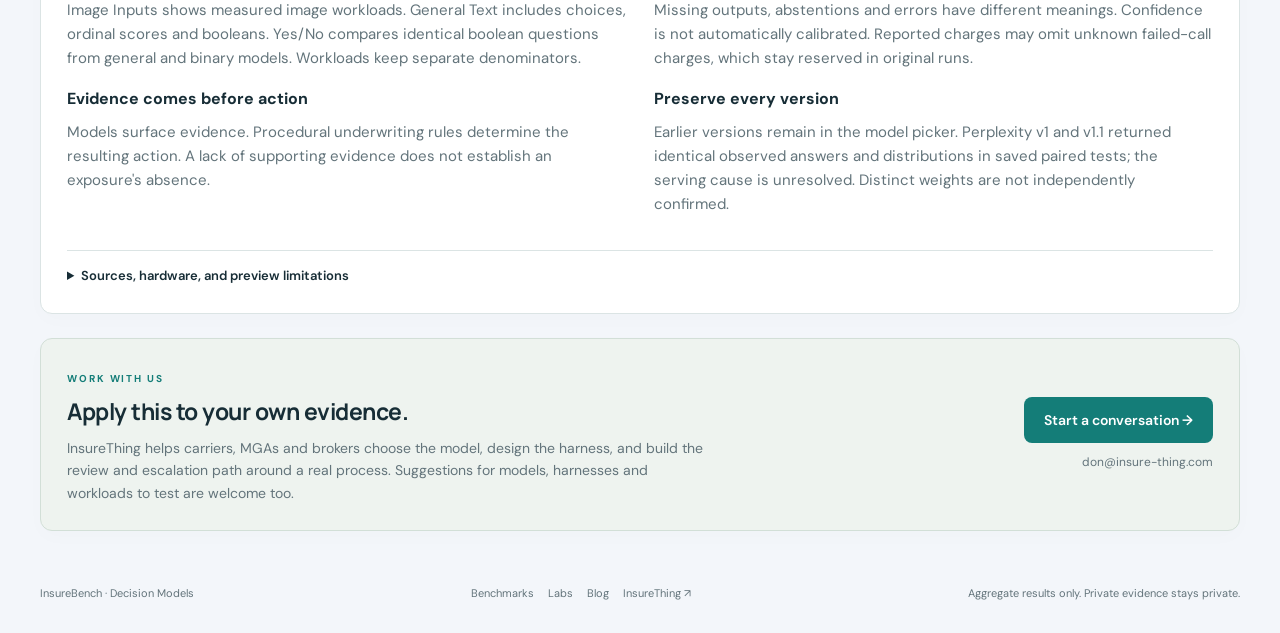
==== commit 5350ff1c: "Publish audited Drex Max benchmark and power ranking" ====
--- a/decision-models/index.html
+++ b/decision-models/index.html
@@ -1,15 +1,29 @@
 <!doctype html>
-<html lang="en"><head><base href="/decision-models/"><meta charset="utf-8"><meta name="viewport" content="width=device-width,initial-scale=1"><title>Decision Models · InsureBench</title><meta name="description" content="Compare decision models on insurance evidence: accuracy, measured cost, completion time and question scaling."><link rel="stylesheet" href="style.css"></head><body>
+<html lang="en"><head><base href="/decision-models/"><meta charset="utf-8"><meta name="viewport" content="width=device-width,initial-scale=1"><title>Decision Models · InsureBench</title><meta name="description" content="Compare decision models on insurance evidence: accuracy, measured cost, completion time and question scaling."><link rel="canonical" href="https://insurebench.insure-thing.com/decision-models">
+<meta property="og:type" content="website">
+<meta property="og:site_name" content="InsureThing">
+<meta property="og:title" content="Decision Models — accuracy, cost and speed on insurance evidence">
+<meta property="og:description" content="Accuracy, measured cost, completion time and 1–100 question scaling for decision models on insurance evidence — image, text and yes/no workloads.">
+<meta property="og:url" content="https://insurebench.insure-thing.com/decision-models">
+<meta property="og:image" content="https://insurebench.insure-thing.com/og-decision-models.png">
+<meta property="og:image:width" content="1200">
+<meta property="og:image:height" content="630">
+<meta property="og:image:alt" content="InsureBench Decision Models card: Liquid d1-ultra 96.7% accuracy, Mercury Decide $0.000032 per 100 questions, JEV 1.14 0.311s per regular packet.">
+<meta name="twitter:card" content="summary_large_image">
+<meta name="twitter:title" content="Decision Models — accuracy, cost and speed on insurance evidence">
+<meta name="twitter:description" content="Accuracy, cost, completion time and question scaling for decision models on insurance evidence.">
+<meta name="twitter:image" content="https://insurebench.insure-thing.com/og-decision-models.png">
+<link rel="stylesheet" href="style.css"></head><body>
 <header><a class="brand" href="https://insurebench.insure-thing.com">Insure<span>Bench</span></a><nav class="site-nav" aria-label="InsureBench"><a href="https://insurebench.insure-thing.com/benchmarks">Benchmarks</a><a href="https://insurebench.insure-thing.com/#leaderboard">Multi-functional LLMs</a><a class="here" href="" aria-current="page">Decision Models</a></nav><span class="preview">Insurance evidence benchmarks</span><a href="data.json" download>Download results ↓</a><a href="#method">Methodology ↗</a></header>
-<main><section class="hero"><div class="eyebrow">INSURANCE EVIDENCE BENCHMARKS</div><h1>Decision Models<span>.</span></h1><p class="lead">Find the right model for the evidence, the workload, and the way you deploy.</p><div class="meta">Updated October 15, 2026 <span>·</span> Saved measurements <span>·</span> No pooled ranking across workloads</div></section>
+<main><section class="hero"><div class="eyebrow">INSURANCE EVIDENCE BENCHMARKS</div><h1>Decision Models<span>.</span></h1><p class="lead">Find the right model for the evidence, the workload, and the way you deploy.</p><div class="meta">Updated October 21, 2026 <span>·</span> Saved measurements <span>·</span> No pooled ranking across workloads</div></section>
 <section class="controls" aria-label="Comparison filters"><div class="tabs" role="group" aria-label="Benchmark view"><button data-view="image">Image Inputs</button><button data-view="text">General Text</button><button data-view="binary">Yes/No</button></div><div class="filter-row"><label>Workload<select id="workload"></select></label><label>Availability<select id="availability"><option value="all">Any availability</option><option value="open">Open weights</option><option value="local">Locally deployable</option></select></label><label>Measured deployment<select id="deployment"><option value="all">All deployments</option><option value="API">API</option><option value="Local GPU">Local</option></select></label><button id="models-button" aria-expanded="false" aria-controls="picker">Models <span id="selected-count"></span> ▾</button></div>
 <div class="selection-strip"><div><span class="selection-dot"></span><span id="selection-summary"></span></div><button id="all-models">Show all models</button></div><div id="picker" hidden><div class="picker-toolbar"><input id="model-search" type="search" placeholder="Find a model or version" aria-label="Find a model"><button id="show-all">Show all evaluated</button><button id="clear">Clear</button><button id="reset">Reset to recommended</button></div><div id="model-options"></div><p class="fine">All saved models remain available. Earlier versions and clearly dominated API results may be hidden in the recommended view. Your selection overrides that default.</p></div></section>
 <section class="context"><div><span class="eyebrow" id="view-label"></span><h2 id="workload-title"></h2><p id="scope"></p></div><div class="summary"><strong id="model-count">0</strong><span>measurements shown</span></div></section>
 <p id="filter-note" class="fine"></p><div id="empty" hidden class="empty">No matching measurements. Change your filters or select models to compare.</div>
-<section id="power-section" class="panel"><div class="eyebrow">THE OVERALL TRADE-OFF</div><h2>Power ranking.</h2><p>A combined view of accuracy, cost and speed across regular packets and 100-question workflows.</p><div class="power-winners"><article><h3>Mercury Decide wins on cost.</h3><p>Mercury Decide is #3 overall. Its remarkably low batch cost repeated in a fresh run, with 98% accuracy on the 100-question scaling workload.</p></article><article><h3>JEV wins on speed.</h3><p>JEV 1.14 is #1 overall, with 0.311-second regular packets and 0.403-second 100-question workflows. Historical JEV 1.13 was faster at 0.253 and 0.361 seconds; both versions remain available in the picker. Separate runs do not isolate version effects.</p></article><article><h3>Liquid d1-ultra leads observed accuracy.</h3><p>145/150 findings (96.7%) on the broader evidence benchmark, one more than JEV 1.14 at 96.0%. Separate 100-question scaling accuracy is 99.8%. A one-answer gap is not an established capability difference. Liquid d1-ultra is #8 overall: its accuracy lead is offset by higher measured costs.</p></article></div><div id="power-results"></div><p class="fine">Fixed ten-model paid comparison including Span-02 and Liquid d1-ultra, independent of chart selections. Regular queries are four-question packets; accuracy uses the broader 150-finding benchmark. Drex uses seven sequential calls at 100 questions; Clef uses two. Free routes, missing measurements and Classify’s separate input-format diagnostic are excluded. Reported costs exclude uncertain failed charges. Small accuracy gaps are not established capability differences.</p></section>
+<section id="power-section" class="panel"><div class="eyebrow">THE OVERALL TRADE-OFF</div><h2>Power ranking.</h2><p>A combined view of accuracy, cost and speed across regular packets and 100-question workflows.</p><div class="power-winners"><article><h3>Mercury Decide wins on cost.</h3><p>Mercury Decide is #3 overall. Its remarkably low batch cost repeated in a fresh run, with 98% accuracy on the 100-question scaling workload.</p></article><article><h3>JEV wins on speed.</h3><p>JEV 1.14 is #1 overall, with 0.311-second regular packets and 0.403-second 100-question workflows. Historical JEV 1.13 was faster at 0.253 and 0.361 seconds; both versions remain available in the picker. Separate runs do not isolate version effects.</p></article><article><h3>Liquid d1-ultra leads observed accuracy.</h3><p>145/150 findings (96.7%) on the broader evidence benchmark, one more than JEV 1.14 at 96.0%. Separate 100-question scaling accuracy is 99.8%. A one-answer gap is not an established capability difference. Liquid d1-ultra is #8 overall: its accuracy lead is offset by higher measured costs.</p></article></div><div id="power-results"></div><p class="fine">Fixed ten-model paid comparison with Drex Max replacing Drex v2.0, including Span-02 and Liquid d1-ultra, independent of chart selections. Regular queries are four-question packets; accuracy uses the broader 150-finding benchmark. Drex uses seven sequential calls at 100 questions; Clef uses two. Free routes, missing measurements and Classify’s separate input-format diagnostic are excluded. Reported costs exclude uncertain failed charges. Small accuracy gaps are not established capability differences.</p></section>
 <section id="frontier-section" class="panel"><div class="section-head"><div><div class="eyebrow">THE TRADE-OFF</div><h2>Cost against speed, gated on accuracy.</h2></div><label class="floor-ctl">Accuracy floor<input type="range" id="acc-floor" min="0" max="100" step="1" value="0" aria-describedby="frontier-note"><span id="acc-floor-value">off</span></label></div><p>Position carries the two measurements this benchmark resolves most sharply: cost and completion time, both logarithmic. Accuracy sets the fill colour and the floor you choose, because at these sample sizes it separates far less of the field than cost or time do. Down and left is cheaper and faster; the dashed line is the efficient frontier among the models that clear the floor.</p><div id="frontier"></div><p class="fine" id="frontier-note"></p></section>
 <section id="overview" class="three" aria-label="Overview charts"></section><p id="timing" class="fine"></p>
-<section id="scaling-section" class="panel"><div class="section-head"><div><div class="eyebrow">SHARED EVIDENCE</div><h2>One request. More questions.</h2></div><span class="pill">1 · 10 · 25 · 50 · 100</span></div><p>Separate scaling workload: timings and quality here are not the headline accuracy benchmark. Native request points are connected; versions also use distinct line patterns. Split workflows use separate diamonds. Vertical axes are logarithmic: equal spacing represents equal ratios. Right-edge labels show exact endpoint values. Hover or focus a model to isolate it in both charts.</p><div class="two"><div id="scale-time"></div><div id="scale-cost"></div></div><details><summary>Measured 100-question workflows</summary><div id="hundred"></div></details><p class="fine">Drex v2.0 permits at most 16 questions per native request. Its October 13 full-workflow run uses 2, 4 and 7 sequential calls at sizes 25, 50 and 100; split points are not joined to the native curve. Mercury Decide shows the fresh October 13 replication, without pooling the original run. Classify uses the separate text-state workload. Clef's native curve stops at 50. Its measured 100-question workflow uses two sequential calls. Only selected models with saved scaling measurements appear. Historical Ling runs are not pooled here. Costs show reported charges, excluding uncertain failed-call charges. October 13: rejected contract/limit attempts retained $0.01361 in uncertain-charge reserves, excluded from plotted reported costs. Microsoft had three successfully retried failures; its run reserved $0.01813 for uncertain charges.</p></section>
+<section id="scaling-section" class="panel"><div class="section-head"><div><div class="eyebrow">SHARED EVIDENCE</div><h2>One request. More questions.</h2></div><span class="pill">1 · 10 · 25 · 50 · 100</span></div><p>Separate scaling workload: timings and quality here are not the headline accuracy benchmark. Native request points are connected; versions also use distinct line patterns. Split workflows use separate diamonds. Vertical axes are logarithmic: equal spacing represents equal ratios. Right-edge labels show exact endpoint values. Hover or focus a model to isolate it in both charts.</p><div class="two"><div id="scale-time"></div><div id="scale-cost"></div></div><details><summary>Measured 100-question workflows</summary><div id="hundred"></div></details><p class="fine">Drex Max and Drex v2.0 permit at most 16 questions per native request. Drex Max was evaluated October 21; its larger workflows use 2, 4 and 7 sequential calls at 25, 50 and 100 questions, with full evidence in each call. The rejected native probe retains $0.01279 in uncertain-charge reserves, excluded from reported-cost plots. Drex v2.0: Its October 13 full-workflow run uses 2, 4 and 7 sequential calls at sizes 25, 50 and 100; split points are not joined to the native curve. Mercury Decide shows the fresh October 13 replication, without pooling the original run. Classify uses the separate text-state workload. Clef's native curve stops at 50. Its measured 100-question workflow uses two sequential calls. Only selected models with saved scaling measurements appear. Historical Ling runs are not pooled here. Costs show reported charges, excluding uncertain failed-call charges. October 13: rejected contract/limit attempts retained $0.01361 in uncertain-charge reserves, excluded from plotted reported costs. Microsoft had three successfully retried failures; its run reserved $0.01813 for uncertain charges.</p></section>
 <section class="pending"><span class="eyebrow">LATEST ADDITIONS</span><div id="entrant-status"></div></section>
-<section id="method" class="panel"><div class="eyebrow">METHODOLOGY & HISTORY</div><h2>The comparison has boundaries.</h2><div class="two"><article><h3>Compare the same questions</h3><p>Image Inputs shows measured image workloads. General Text includes choices, ordinal scores and booleans. Yes/No compares identical boolean questions from general and binary models. Workloads keep separate denominators.</p><h3>Evidence comes before action</h3><p>Models surface evidence. Procedural underwriting rules determine the resulting action. A lack of supporting evidence does not establish an exposure's absence.</p></article><article><h3>Keep failures visible</h3><p>Missing outputs, abstentions and errors have different meanings. Confidence is not automatically calibrated. Reported charges may omit unknown failed-call charges, which stay reserved in original runs.</p><h3>Preserve every version</h3><p>Earlier versions remain in the model picker. Perplexity v1 and v1.1 returned identical observed answers and distributions in saved paired tests; the serving cause is unresolved. Distinct weights are not independently confirmed.</p></article></div><details><summary>Sources, hardware, and preview limitations</summary><p>This preview uses saved aggregate summaries with SHA-256 source hashes in the download. The October 14 JEV 1.14 run passed raw-answer, input-integrity and billing audits. Historical workloads retain their original audit qualifications. Local smoke results use AMD RX 6800 XT; precision appears in model labels where recorded. Memory is peak PyTorch allocation. Decider's eager reference runtime is not optimized serving. Image labels and development labels have the qualifications shown for each workload.</p><p>October 14: added JEV 1.14 accuracy and 1–100 question scaling. October 9: combined workload views, model selection, availability filters and version history. Includes the October 9 three-model accuracy evaluation and Microsoft scaling run, plus October 10 Mercury Decide accuracy and scaling. Insurance evidence benchmarks.</p></details></section>
+<section id="method" class="panel"><div class="eyebrow">METHODOLOGY & HISTORY</div><h2>The comparison has boundaries.</h2><div class="two"><article><h3>Compare the same questions</h3><p>Image Inputs shows measured image workloads. General Text includes choices, ordinal scores and booleans. Yes/No compares identical boolean questions from general and binary models. Workloads keep separate denominators.</p><h3>Evidence comes before action</h3><p>Models surface evidence. Procedural underwriting rules determine the resulting action. A lack of supporting evidence does not establish an exposure's absence.</p></article><article><h3>Keep failures visible</h3><p>Missing outputs, abstentions and errors have different meanings. Confidence is not automatically calibrated. Reported charges may omit unknown failed-call charges, which stay reserved in original runs.</p><h3>Preserve every version</h3><p>Earlier versions remain in the model picker. Perplexity v1 and v1.1 returned identical observed answers and distributions in saved paired tests; the serving cause is unresolved. Distinct weights are not independently confirmed.</p></article></div><details><summary>Sources, hardware, and preview limitations</summary><p>This preview uses saved aggregate summaries with SHA-256 source hashes in the download. The October 14 JEV 1.14 run passed raw-answer, input-integrity and billing audits. Historical workloads retain their original audit qualifications. Local smoke results use AMD RX 6800 XT; precision appears in model labels where recorded. Memory is peak PyTorch allocation. Decider's eager reference runtime is not optimized serving. Image labels and development labels have the qualifications shown for each workload.</p><p>October 21: added Drex Max accuracy and split scaling; all raw answers, evidence partitions and billing passed audit. October 14: added JEV 1.14 accuracy and 1–100 question scaling. October 9: combined workload views, model selection, availability filters and version history. Includes the October 9 three-model accuracy evaluation and Microsoft scaling run, plus October 10 Mercury Decide accuracy and scaling. Insurance evidence benchmarks.</p></details></section>
 <section class="cta panel"><div><span class="eyebrow">WORK WITH US</span><h2>Apply this to your own evidence.</h2><p>InsureThing helps carriers, MGAs and brokers choose the model, design the harness, and build the review and escalation path around a real process. Suggestions for models, harnesses and workloads to test are welcome too.</p></div><div class="cta-actions"><a class="btn" href="https://insure-thing.com/contact">Start a conversation →</a><a href="mailto:don@insure-thing.com">don@insure-thing.com</a></div></section><footer><span>InsureBench · Decision Models</span><nav class="foot-links" aria-label="More from InsureThing"><a href="https://insurebench.insure-thing.com/benchmarks">Benchmarks</a><a href="https://insure-thing.com/labs">Labs</a><a href="https://insure-thing.com/blog">Blog</a><a href="https://insure-thing.com">InsureThing ↗</a></nav><span>Aggregate results only. Private evidence stays private.</span></footer></main><script src="app.js"></script></body></html>
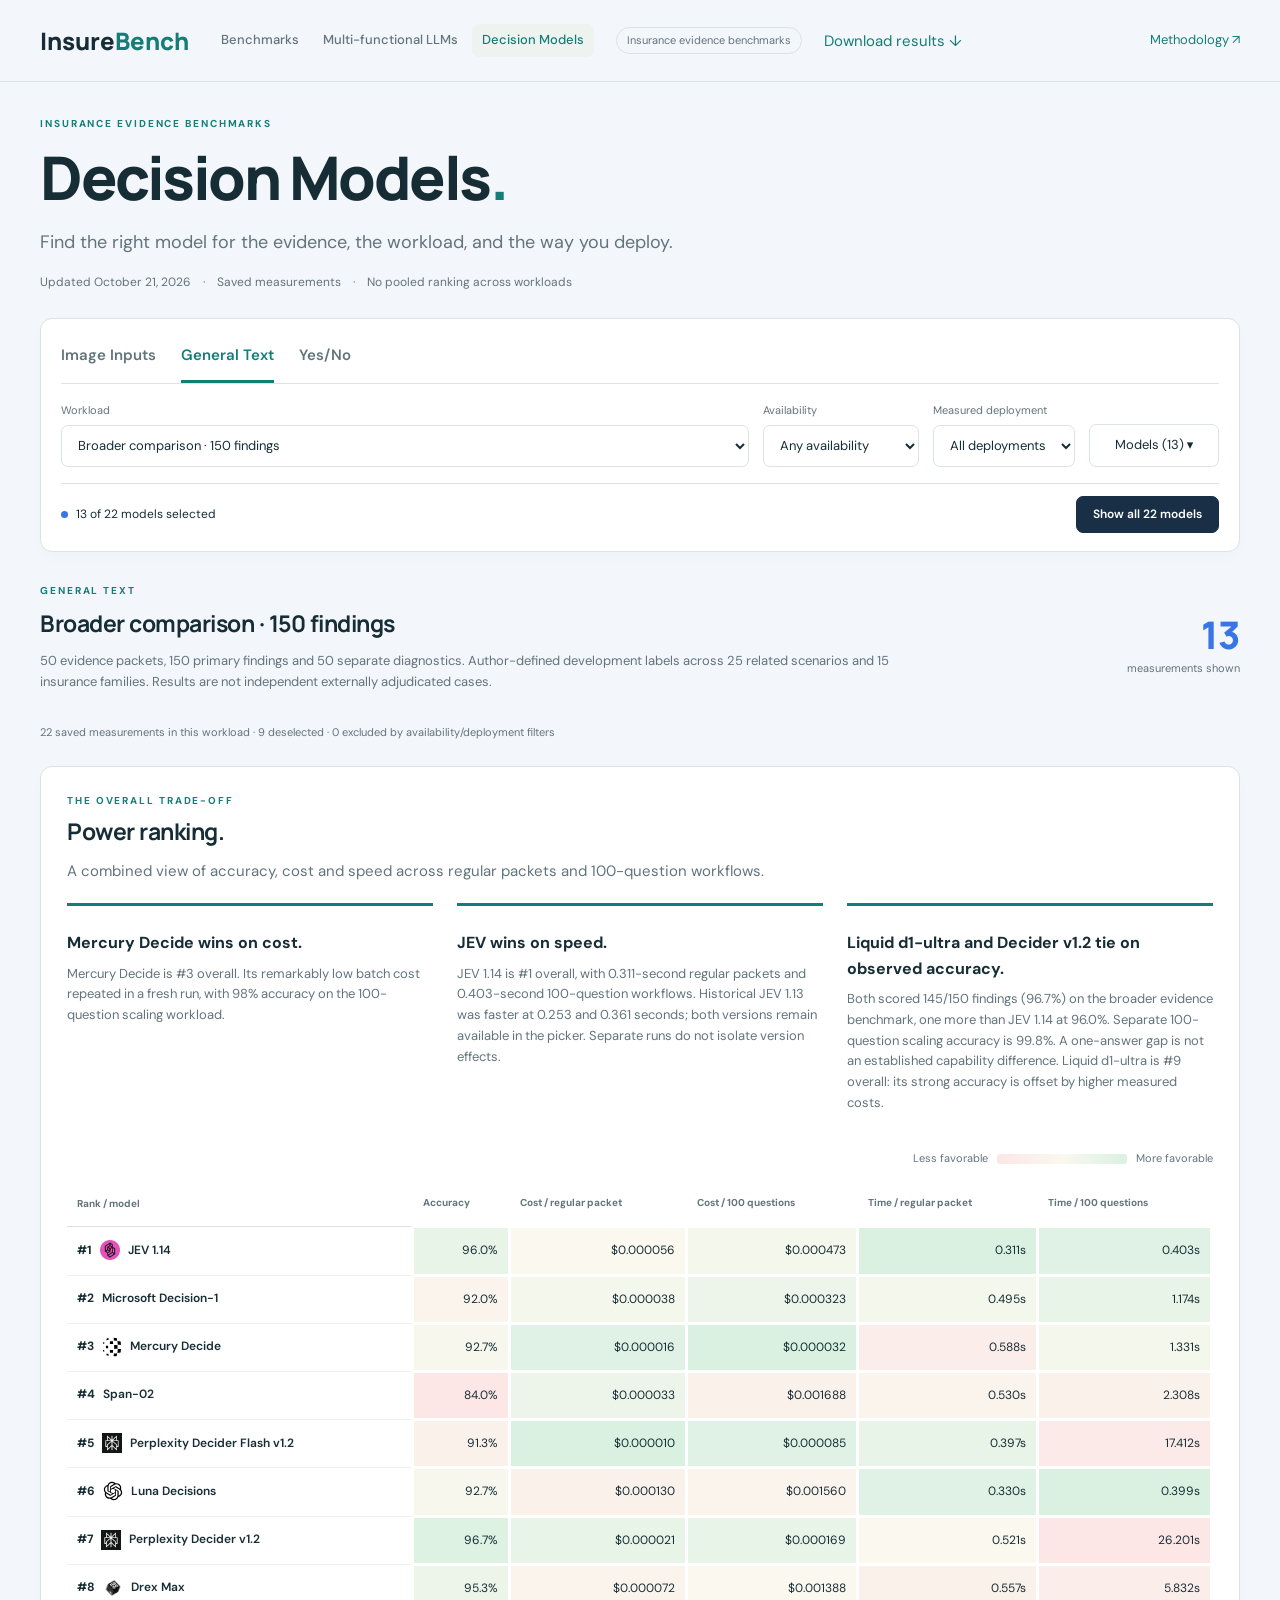
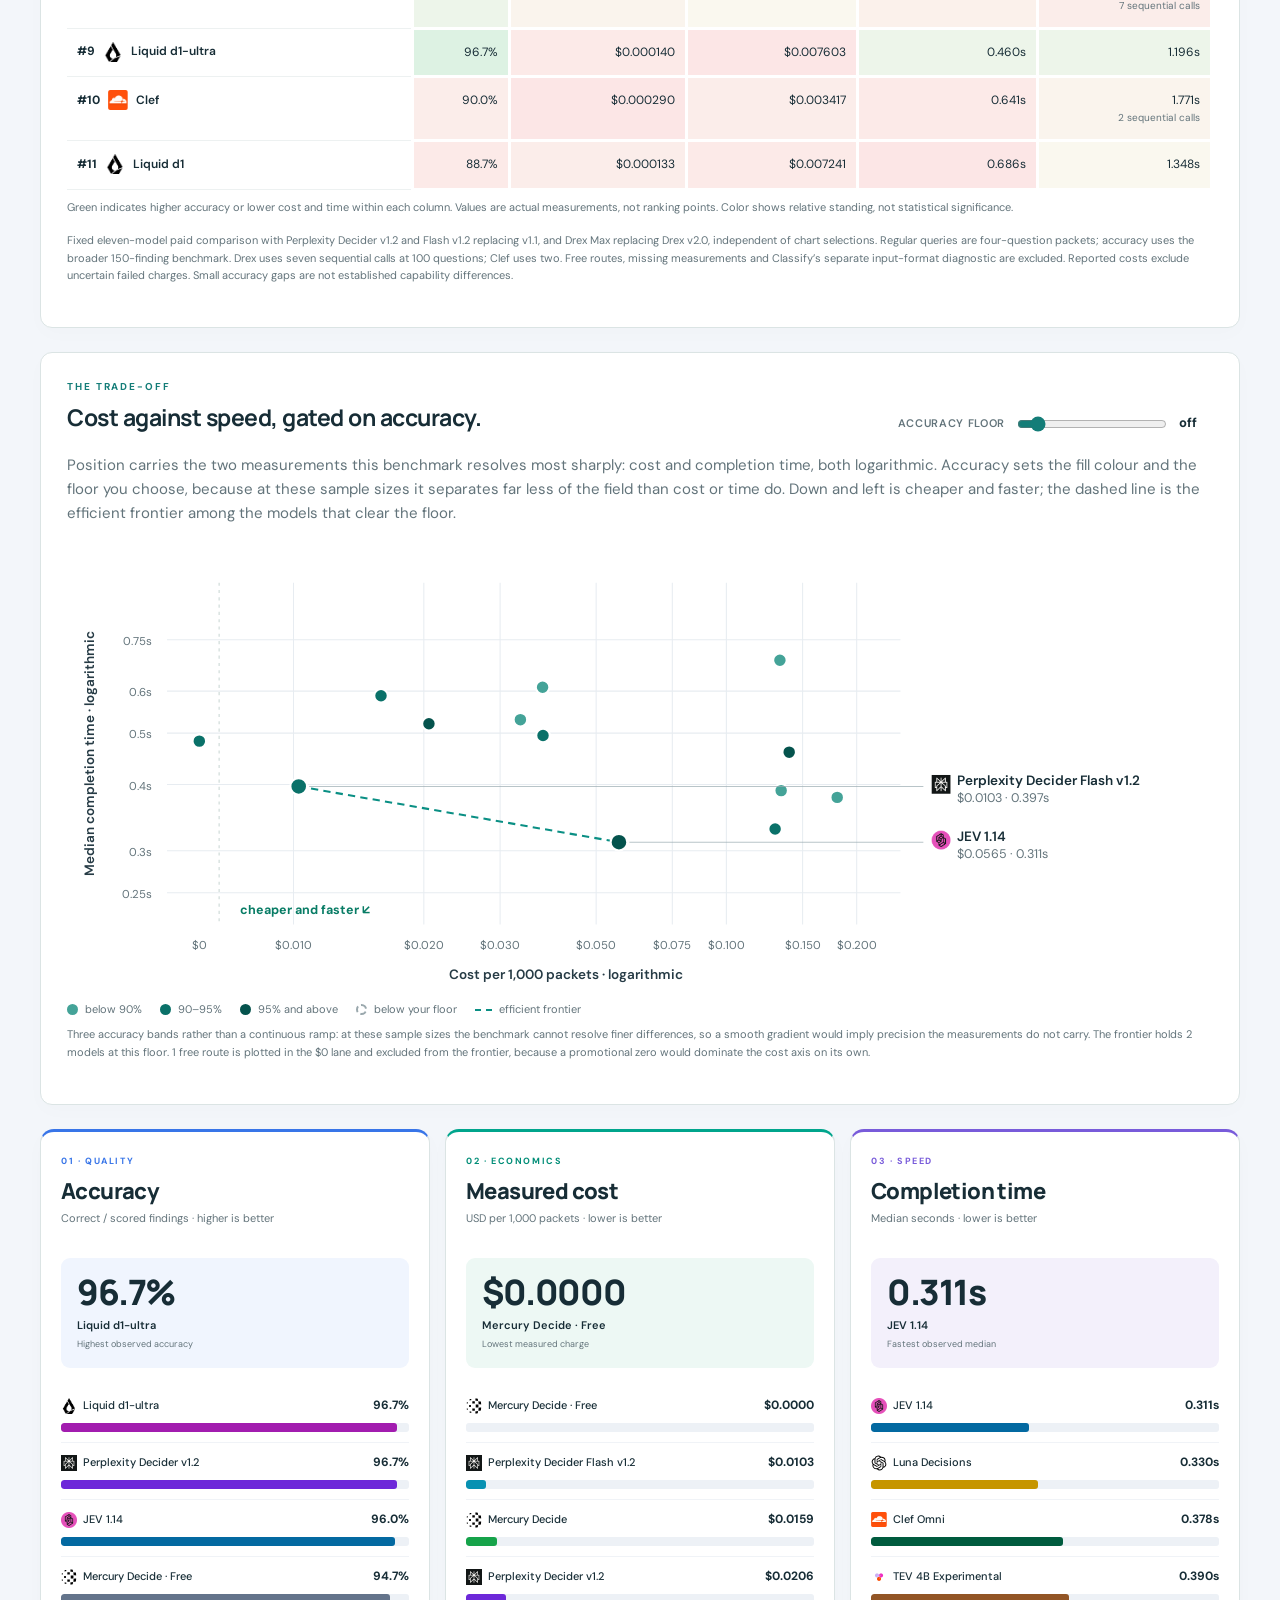
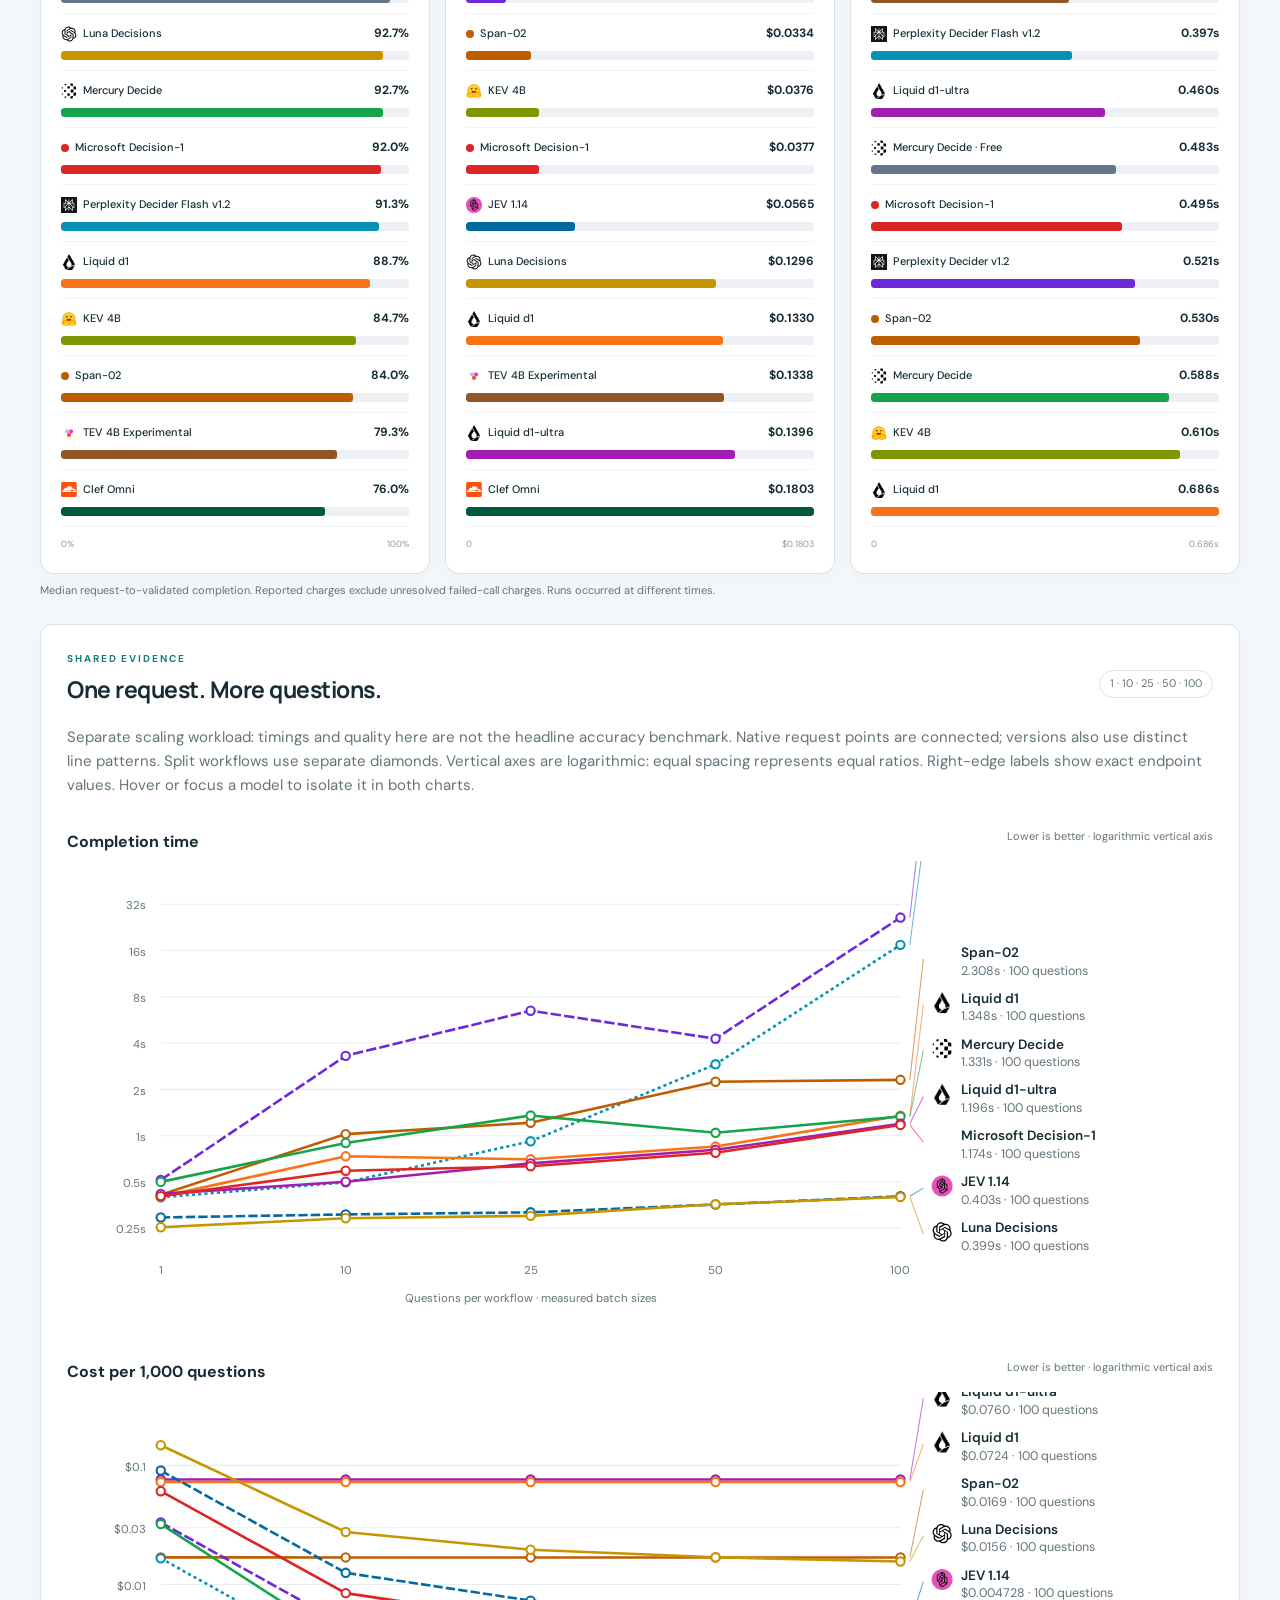
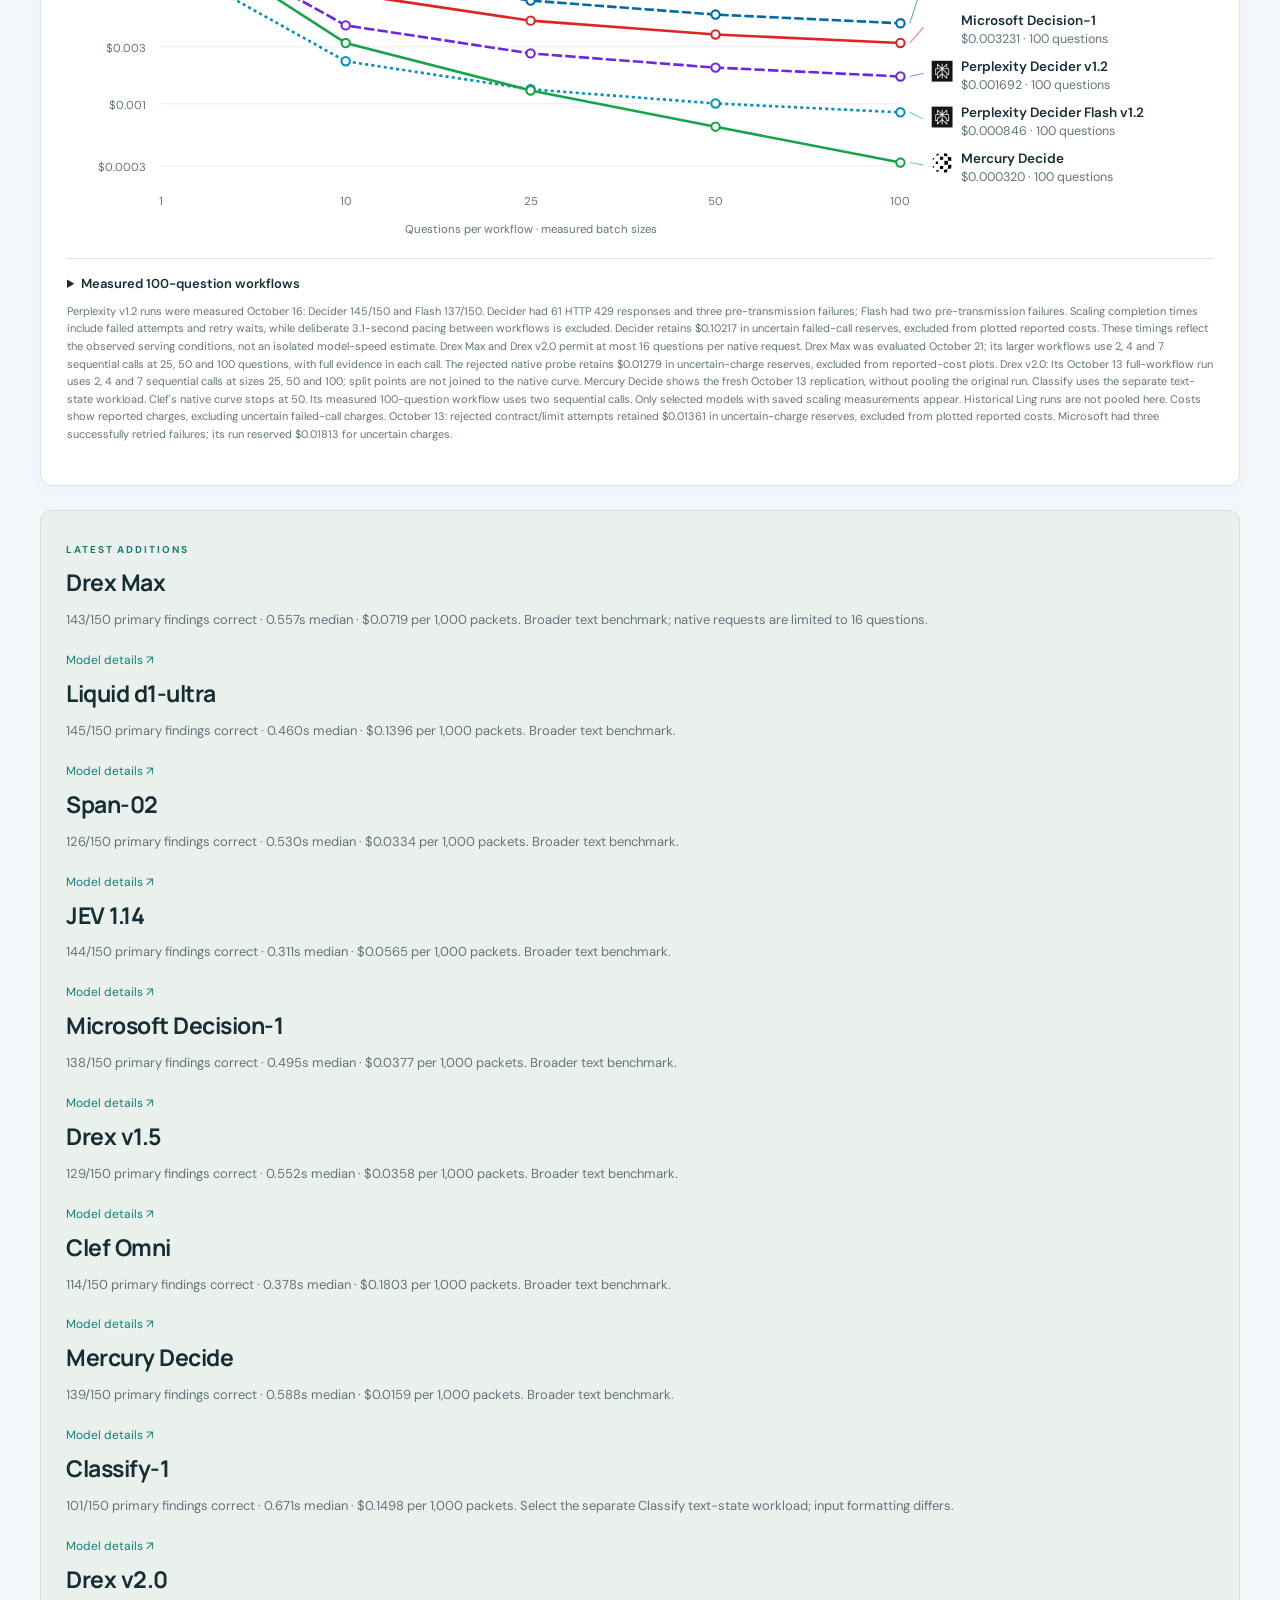
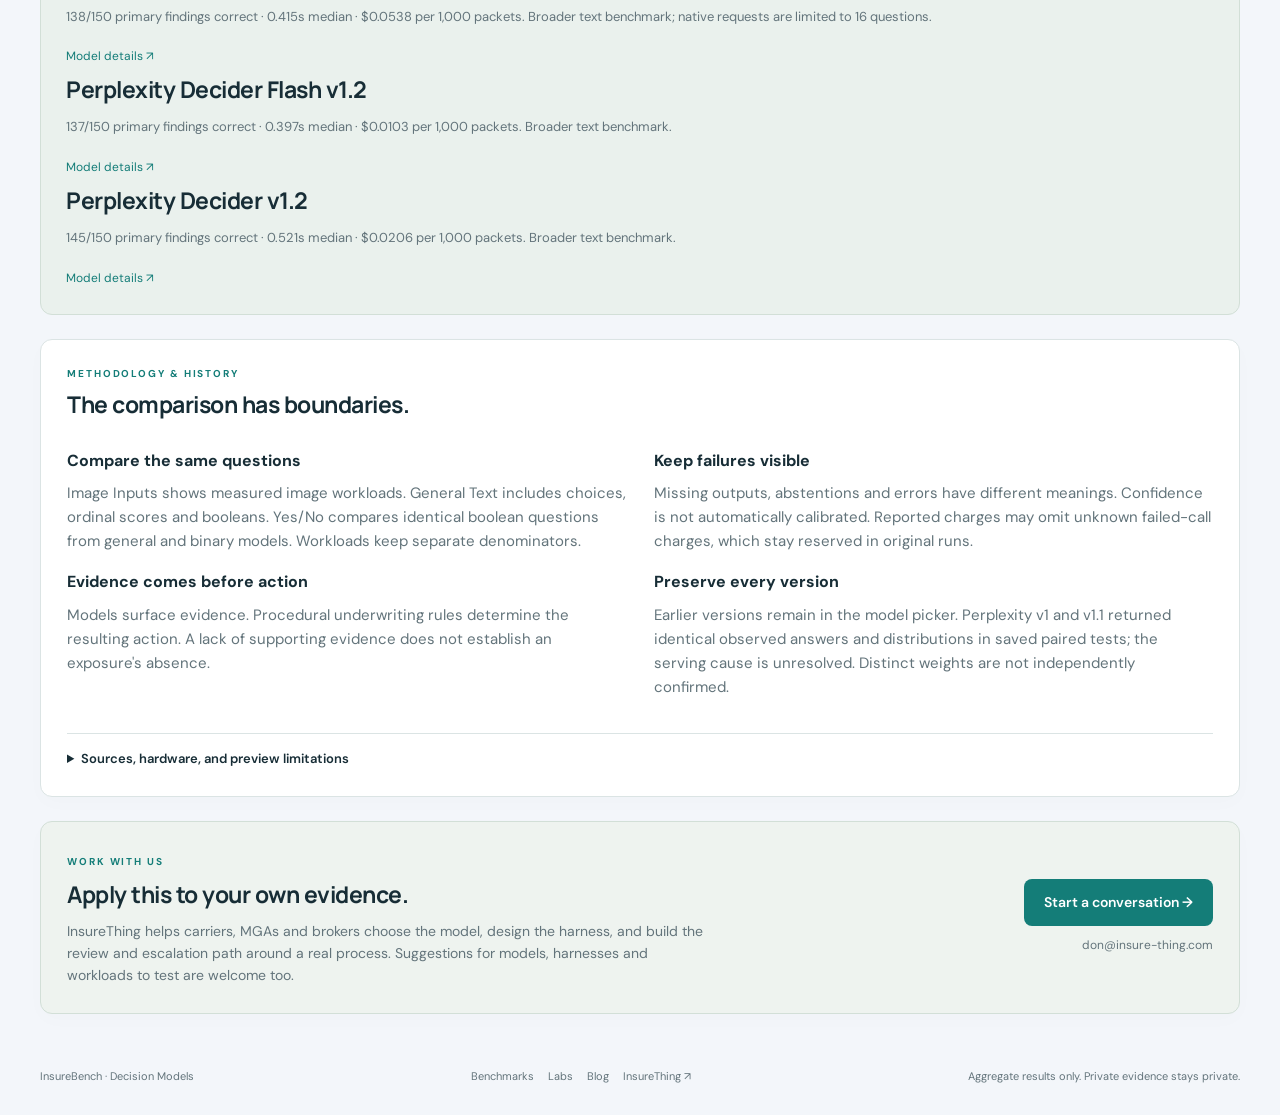
==== commit dd72e64d: "Publish Perplexity Decider and Flash v1.2 benchmarks" ====
--- a/decision-models/index.html
+++ b/decision-models/index.html
@@ -20,10 +20,10 @@
 <div class="selection-strip"><div><span class="selection-dot"></span><span id="selection-summary"></span></div><button id="all-models">Show all models</button></div><div id="picker" hidden><div class="picker-toolbar"><input id="model-search" type="search" placeholder="Find a model or version" aria-label="Find a model"><button id="show-all">Show all evaluated</button><button id="clear">Clear</button><button id="reset">Reset to recommended</button></div><div id="model-options"></div><p class="fine">All saved models remain available. Earlier versions and clearly dominated API results may be hidden in the recommended view. Your selection overrides that default.</p></div></section>
 <section class="context"><div><span class="eyebrow" id="view-label"></span><h2 id="workload-title"></h2><p id="scope"></p></div><div class="summary"><strong id="model-count">0</strong><span>measurements shown</span></div></section>
 <p id="filter-note" class="fine"></p><div id="empty" hidden class="empty">No matching measurements. Change your filters or select models to compare.</div>
-<section id="power-section" class="panel"><div class="eyebrow">THE OVERALL TRADE-OFF</div><h2>Power ranking.</h2><p>A combined view of accuracy, cost and speed across regular packets and 100-question workflows.</p><div class="power-winners"><article><h3>Mercury Decide wins on cost.</h3><p>Mercury Decide is #3 overall. Its remarkably low batch cost repeated in a fresh run, with 98% accuracy on the 100-question scaling workload.</p></article><article><h3>JEV wins on speed.</h3><p>JEV 1.14 is #1 overall, with 0.311-second regular packets and 0.403-second 100-question workflows. Historical JEV 1.13 was faster at 0.253 and 0.361 seconds; both versions remain available in the picker. Separate runs do not isolate version effects.</p></article><article><h3>Liquid d1-ultra leads observed accuracy.</h3><p>145/150 findings (96.7%) on the broader evidence benchmark, one more than JEV 1.14 at 96.0%. Separate 100-question scaling accuracy is 99.8%. A one-answer gap is not an established capability difference. Liquid d1-ultra is #8 overall: its accuracy lead is offset by higher measured costs.</p></article></div><div id="power-results"></div><p class="fine">Fixed ten-model paid comparison with Drex Max replacing Drex v2.0, including Span-02 and Liquid d1-ultra, independent of chart selections. Regular queries are four-question packets; accuracy uses the broader 150-finding benchmark. Drex uses seven sequential calls at 100 questions; Clef uses two. Free routes, missing measurements and Classify’s separate input-format diagnostic are excluded. Reported costs exclude uncertain failed charges. Small accuracy gaps are not established capability differences.</p></section>
+<section id="power-section" class="panel"><div class="eyebrow">THE OVERALL TRADE-OFF</div><h2>Power ranking.</h2><p>A combined view of accuracy, cost and speed across regular packets and 100-question workflows.</p><div class="power-winners"><article><h3>Mercury Decide wins on cost.</h3><p>Mercury Decide is #3 overall. Its remarkably low batch cost repeated in a fresh run, with 98% accuracy on the 100-question scaling workload.</p></article><article><h3>JEV wins on speed.</h3><p>JEV 1.14 is #1 overall, with 0.311-second regular packets and 0.403-second 100-question workflows. Historical JEV 1.13 was faster at 0.253 and 0.361 seconds; both versions remain available in the picker. Separate runs do not isolate version effects.</p></article><article><h3>Liquid d1-ultra and Decider v1.2 tie on observed accuracy.</h3><p>Both scored 145/150 findings (96.7%) on the broader evidence benchmark, one more than JEV 1.14 at 96.0%. Separate 100-question scaling accuracy is 99.8%. A one-answer gap is not an established capability difference. Liquid d1-ultra is #9 overall: its strong accuracy is offset by higher measured costs.</p></article></div><div id="power-results"></div><p class="fine">Fixed eleven-model paid comparison with Perplexity Decider v1.2 and Flash v1.2 replacing v1.1, and Drex Max replacing Drex v2.0, independent of chart selections. Regular queries are four-question packets; accuracy uses the broader 150-finding benchmark. Drex uses seven sequential calls at 100 questions; Clef uses two. Free routes, missing measurements and Classify’s separate input-format diagnostic are excluded. Reported costs exclude uncertain failed charges. Small accuracy gaps are not established capability differences.</p></section>
 <section id="frontier-section" class="panel"><div class="section-head"><div><div class="eyebrow">THE TRADE-OFF</div><h2>Cost against speed, gated on accuracy.</h2></div><label class="floor-ctl">Accuracy floor<input type="range" id="acc-floor" min="0" max="100" step="1" value="0" aria-describedby="frontier-note"><span id="acc-floor-value">off</span></label></div><p>Position carries the two measurements this benchmark resolves most sharply: cost and completion time, both logarithmic. Accuracy sets the fill colour and the floor you choose, because at these sample sizes it separates far less of the field than cost or time do. Down and left is cheaper and faster; the dashed line is the efficient frontier among the models that clear the floor.</p><div id="frontier"></div><p class="fine" id="frontier-note"></p></section>
 <section id="overview" class="three" aria-label="Overview charts"></section><p id="timing" class="fine"></p>
-<section id="scaling-section" class="panel"><div class="section-head"><div><div class="eyebrow">SHARED EVIDENCE</div><h2>One request. More questions.</h2></div><span class="pill">1 · 10 · 25 · 50 · 100</span></div><p>Separate scaling workload: timings and quality here are not the headline accuracy benchmark. Native request points are connected; versions also use distinct line patterns. Split workflows use separate diamonds. Vertical axes are logarithmic: equal spacing represents equal ratios. Right-edge labels show exact endpoint values. Hover or focus a model to isolate it in both charts.</p><div class="two"><div id="scale-time"></div><div id="scale-cost"></div></div><details><summary>Measured 100-question workflows</summary><div id="hundred"></div></details><p class="fine">Drex Max and Drex v2.0 permit at most 16 questions per native request. Drex Max was evaluated October 21; its larger workflows use 2, 4 and 7 sequential calls at 25, 50 and 100 questions, with full evidence in each call. The rejected native probe retains $0.01279 in uncertain-charge reserves, excluded from reported-cost plots. Drex v2.0: Its October 13 full-workflow run uses 2, 4 and 7 sequential calls at sizes 25, 50 and 100; split points are not joined to the native curve. Mercury Decide shows the fresh October 13 replication, without pooling the original run. Classify uses the separate text-state workload. Clef's native curve stops at 50. Its measured 100-question workflow uses two sequential calls. Only selected models with saved scaling measurements appear. Historical Ling runs are not pooled here. Costs show reported charges, excluding uncertain failed-call charges. October 13: rejected contract/limit attempts retained $0.01361 in uncertain-charge reserves, excluded from plotted reported costs. Microsoft had three successfully retried failures; its run reserved $0.01813 for uncertain charges.</p></section>
+<section id="scaling-section" class="panel"><div class="section-head"><div><div class="eyebrow">SHARED EVIDENCE</div><h2>One request. More questions.</h2></div><span class="pill">1 · 10 · 25 · 50 · 100</span></div><p>Separate scaling workload: timings and quality here are not the headline accuracy benchmark. Native request points are connected; versions also use distinct line patterns. Split workflows use separate diamonds. Vertical axes are logarithmic: equal spacing represents equal ratios. Right-edge labels show exact endpoint values. Hover or focus a model to isolate it in both charts.</p><div class="two"><div id="scale-time"></div><div id="scale-cost"></div></div><details><summary>Measured 100-question workflows</summary><div id="hundred"></div></details><p class="fine">Perplexity v1.2 runs were measured October 16: Decider 145/150 and Flash 137/150. Decider had 61 HTTP 429 responses and three pre-transmission failures; Flash had two pre-transmission failures. Scaling completion times include failed attempts and retry waits, while deliberate 3.1-second pacing between workflows is excluded. Decider retains $0.10217 in uncertain failed-call reserves, excluded from plotted reported costs. These timings reflect the observed serving conditions, not an isolated model-speed estimate. Drex Max and Drex v2.0 permit at most 16 questions per native request. Drex Max was evaluated October 21; its larger workflows use 2, 4 and 7 sequential calls at 25, 50 and 100 questions, with full evidence in each call. The rejected native probe retains $0.01279 in uncertain-charge reserves, excluded from reported-cost plots. Drex v2.0: Its October 13 full-workflow run uses 2, 4 and 7 sequential calls at sizes 25, 50 and 100; split points are not joined to the native curve. Mercury Decide shows the fresh October 13 replication, without pooling the original run. Classify uses the separate text-state workload. Clef's native curve stops at 50. Its measured 100-question workflow uses two sequential calls. Only selected models with saved scaling measurements appear. Historical Ling runs are not pooled here. Costs show reported charges, excluding uncertain failed-call charges. October 13: rejected contract/limit attempts retained $0.01361 in uncertain-charge reserves, excluded from plotted reported costs. Microsoft had three successfully retried failures; its run reserved $0.01813 for uncertain charges.</p></section>
 <section class="pending"><span class="eyebrow">LATEST ADDITIONS</span><div id="entrant-status"></div></section>
-<section id="method" class="panel"><div class="eyebrow">METHODOLOGY & HISTORY</div><h2>The comparison has boundaries.</h2><div class="two"><article><h3>Compare the same questions</h3><p>Image Inputs shows measured image workloads. General Text includes choices, ordinal scores and booleans. Yes/No compares identical boolean questions from general and binary models. Workloads keep separate denominators.</p><h3>Evidence comes before action</h3><p>Models surface evidence. Procedural underwriting rules determine the resulting action. A lack of supporting evidence does not establish an exposure's absence.</p></article><article><h3>Keep failures visible</h3><p>Missing outputs, abstentions and errors have different meanings. Confidence is not automatically calibrated. Reported charges may omit unknown failed-call charges, which stay reserved in original runs.</p><h3>Preserve every version</h3><p>Earlier versions remain in the model picker. Perplexity v1 and v1.1 returned identical observed answers and distributions in saved paired tests; the serving cause is unresolved. Distinct weights are not independently confirmed.</p></article></div><details><summary>Sources, hardware, and preview limitations</summary><p>This preview uses saved aggregate summaries with SHA-256 source hashes in the download. The October 14 JEV 1.14 run passed raw-answer, input-integrity and billing audits. Historical workloads retain their original audit qualifications. Local smoke results use AMD RX 6800 XT; precision appears in model labels where recorded. Memory is peak PyTorch allocation. Decider's eager reference runtime is not optimized serving. Image labels and development labels have the qualifications shown for each workload.</p><p>October 21: added Drex Max accuracy and split scaling; all raw answers, evidence partitions and billing passed audit. October 14: added JEV 1.14 accuracy and 1–100 question scaling. October 9: combined workload views, model selection, availability filters and version history. Includes the October 9 three-model accuracy evaluation and Microsoft scaling run, plus October 10 Mercury Decide accuracy and scaling. Insurance evidence benchmarks.</p></details></section>
+<section id="method" class="panel"><div class="eyebrow">METHODOLOGY & HISTORY</div><h2>The comparison has boundaries.</h2><div class="two"><article><h3>Compare the same questions</h3><p>Image Inputs shows measured image workloads. General Text includes choices, ordinal scores and booleans. Yes/No compares identical boolean questions from general and binary models. Workloads keep separate denominators.</p><h3>Evidence comes before action</h3><p>Models surface evidence. Procedural underwriting rules determine the resulting action. A lack of supporting evidence does not establish an exposure's absence.</p></article><article><h3>Keep failures visible</h3><p>Missing outputs, abstentions and errors have different meanings. Confidence is not automatically calibrated. Reported charges may omit unknown failed-call charges, which stay reserved in original runs.</p><h3>Preserve every version</h3><p>Earlier versions remain in the model picker. Perplexity v1 and v1.1 returned identical observed answers and distributions in saved paired tests; the serving cause is unresolved. Distinct weights are not independently confirmed.</p></article></div><details><summary>Sources, hardware, and preview limitations</summary><p>This preview uses saved aggregate summaries with SHA-256 source hashes in the download. The October 14 JEV 1.14 run passed raw-answer, input-integrity and billing audits. Historical workloads retain their original audit qualifications. Local smoke results use AMD RX 6800 XT; precision appears in model labels where recorded. Memory is peak PyTorch allocation. Decider's eager reference runtime is not optimized serving. Image labels and development labels have the qualifications shown for each workload.</p><p>October 21: published audited Perplexity Decider v1.2 and Flash v1.2 accuracy and full scaling; retained earlier versions in the picker. October 21: added Drex Max accuracy and split scaling; all raw answers, evidence partitions and billing passed audit. October 14: added JEV 1.14 accuracy and 1–100 question scaling. October 9: combined workload views, model selection, availability filters and version history. Includes the October 9 three-model accuracy evaluation and Microsoft scaling run, plus October 10 Mercury Decide accuracy and scaling. Insurance evidence benchmarks.</p></details></section>
 <section class="cta panel"><div><span class="eyebrow">WORK WITH US</span><h2>Apply this to your own evidence.</h2><p>InsureThing helps carriers, MGAs and brokers choose the model, design the harness, and build the review and escalation path around a real process. Suggestions for models, harnesses and workloads to test are welcome too.</p></div><div class="cta-actions"><a class="btn" href="https://insure-thing.com/contact">Start a conversation →</a><a href="mailto:don@insure-thing.com">don@insure-thing.com</a></div></section><footer><span>InsureBench · Decision Models</span><nav class="foot-links" aria-label="More from InsureThing"><a href="https://insurebench.insure-thing.com/benchmarks">Benchmarks</a><a href="https://insure-thing.com/labs">Labs</a><a href="https://insure-thing.com/blog">Blog</a><a href="https://insure-thing.com">InsureThing ↗</a></nav><span>Aggregate results only. Private evidence stays private.</span></footer></main><script src="app.js"></script></body></html>
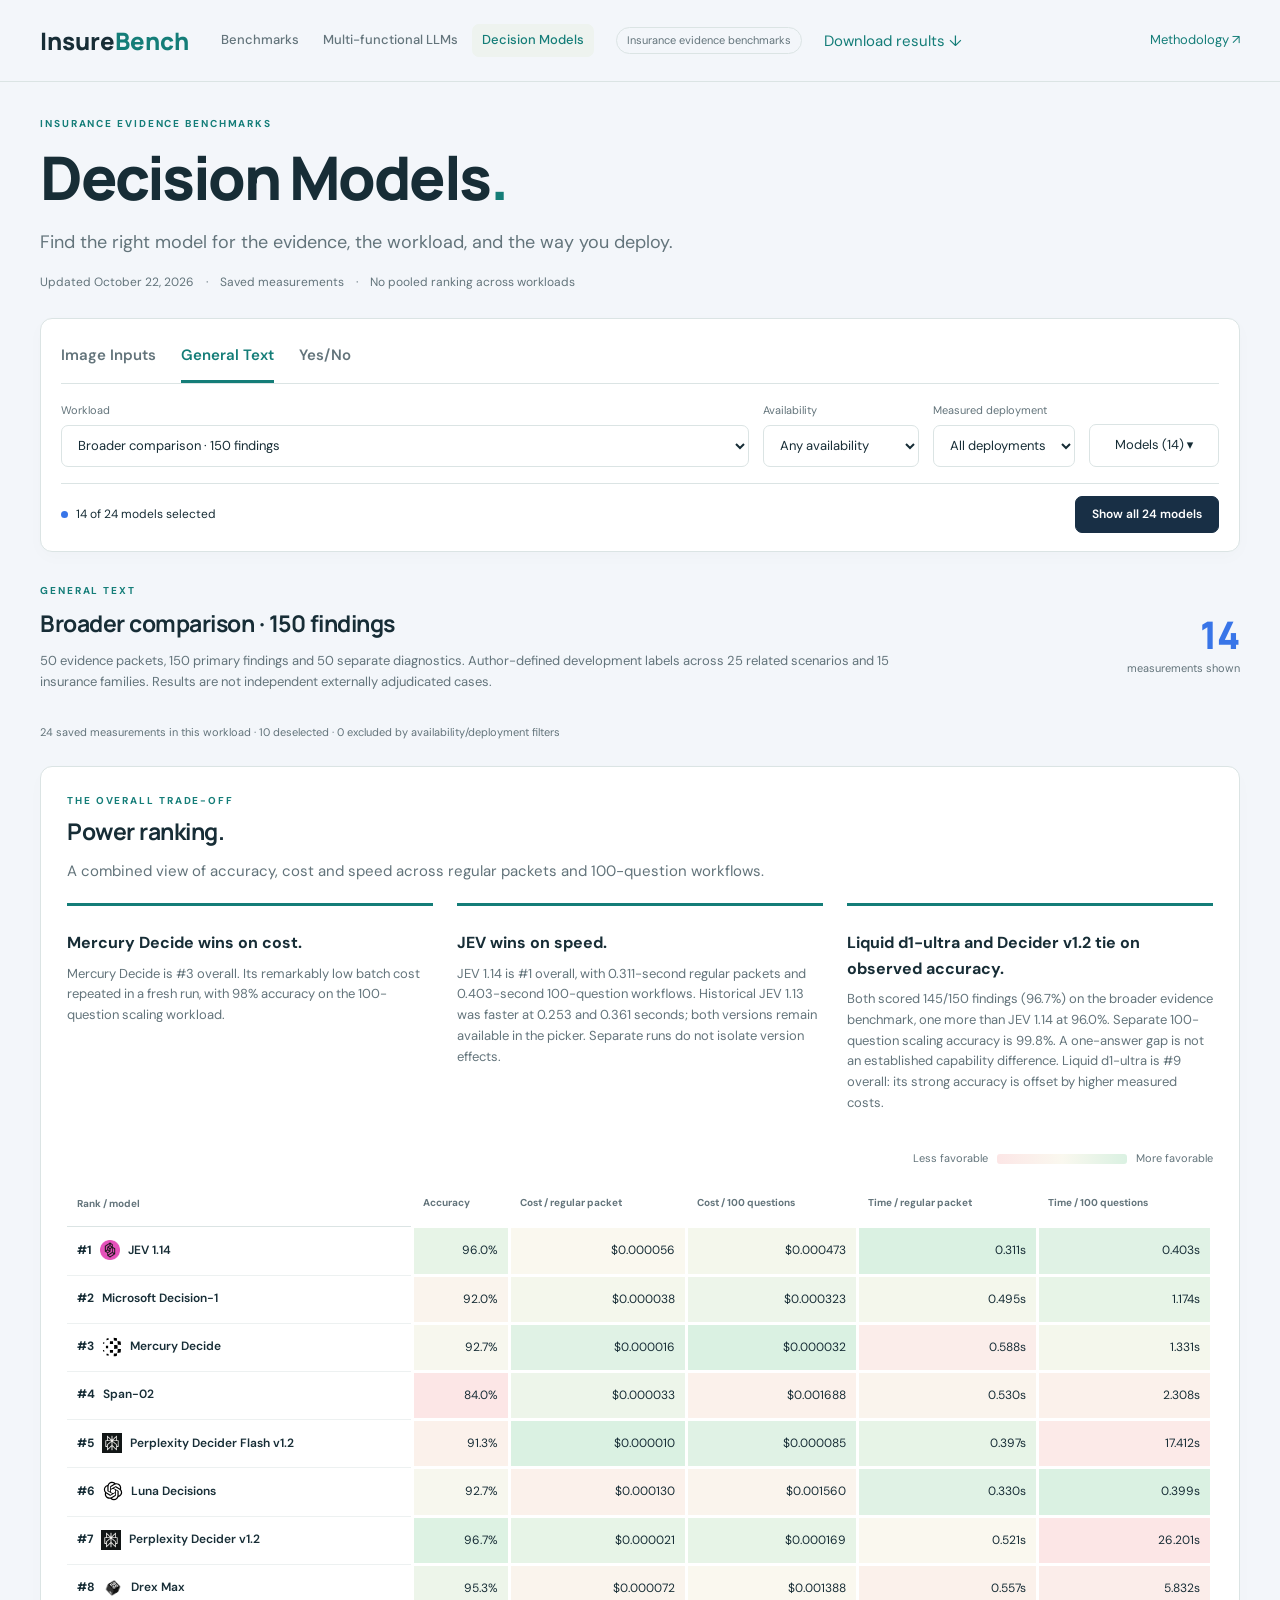
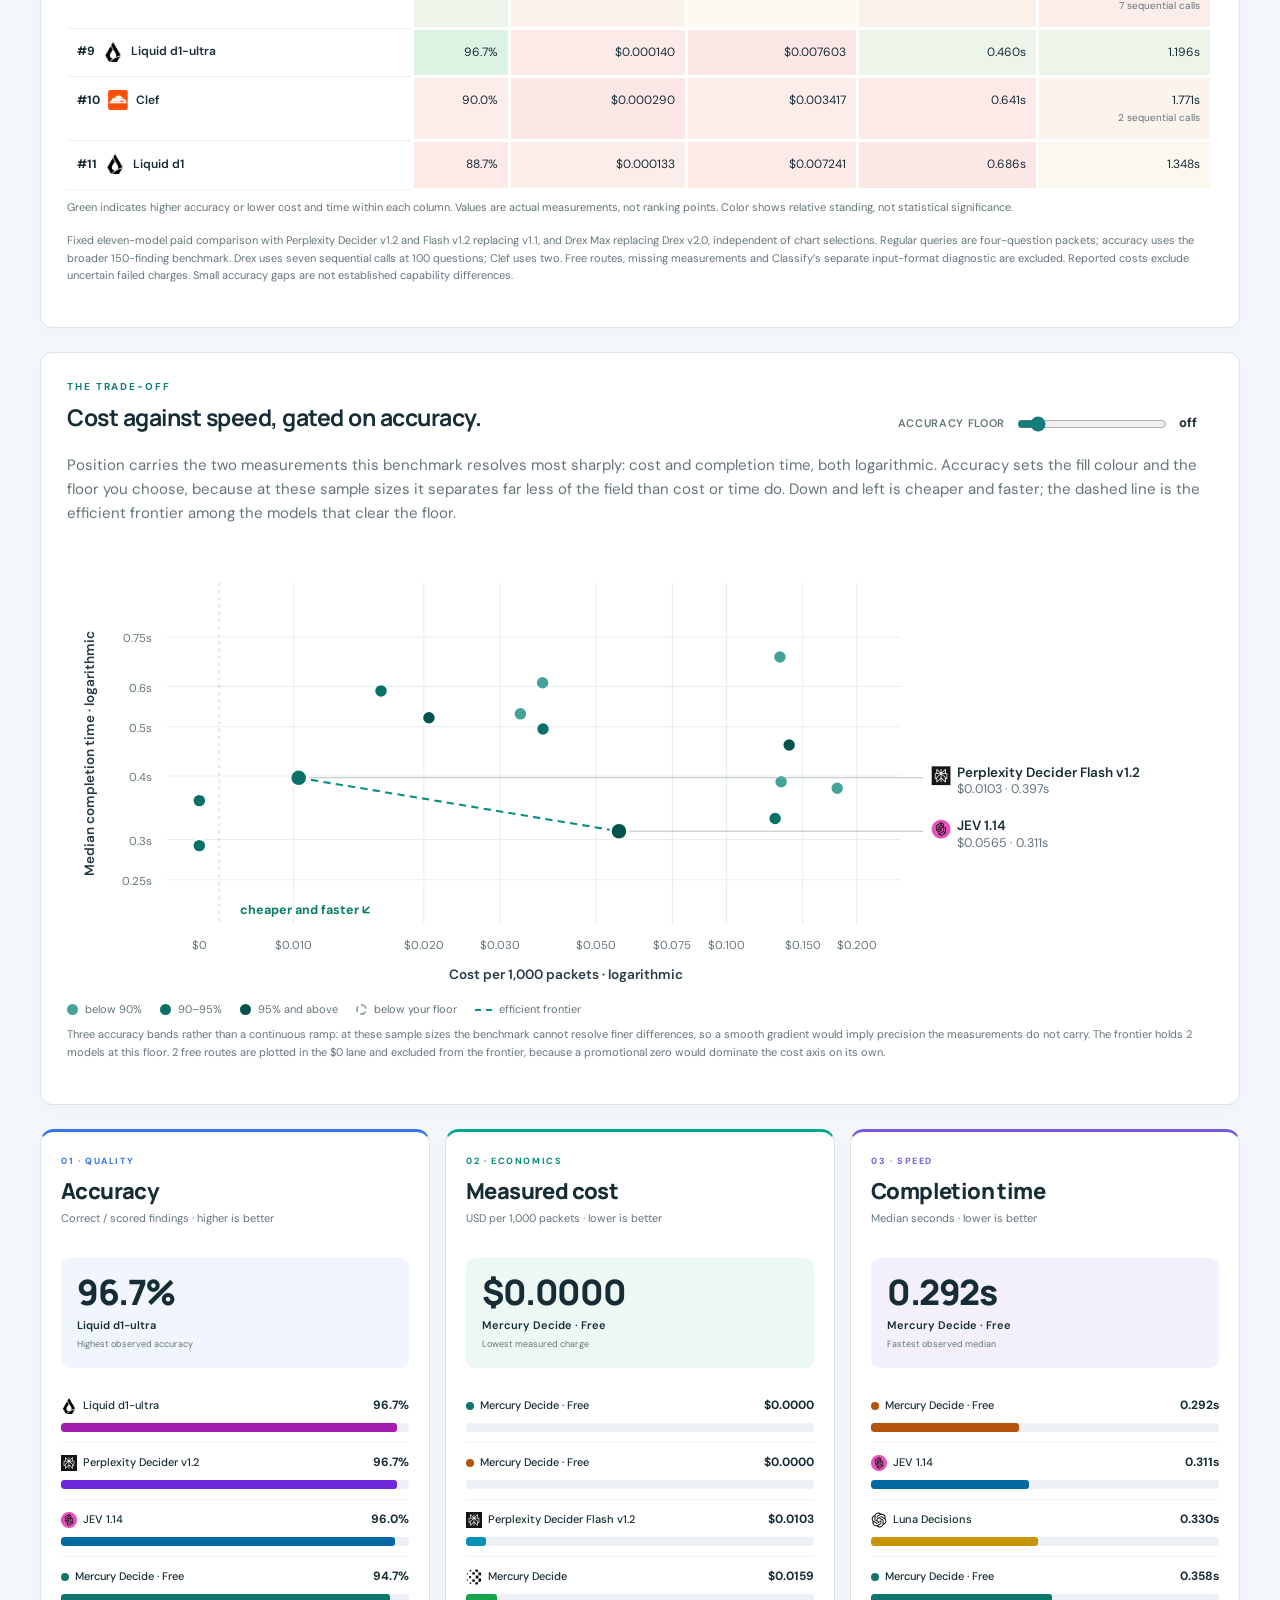
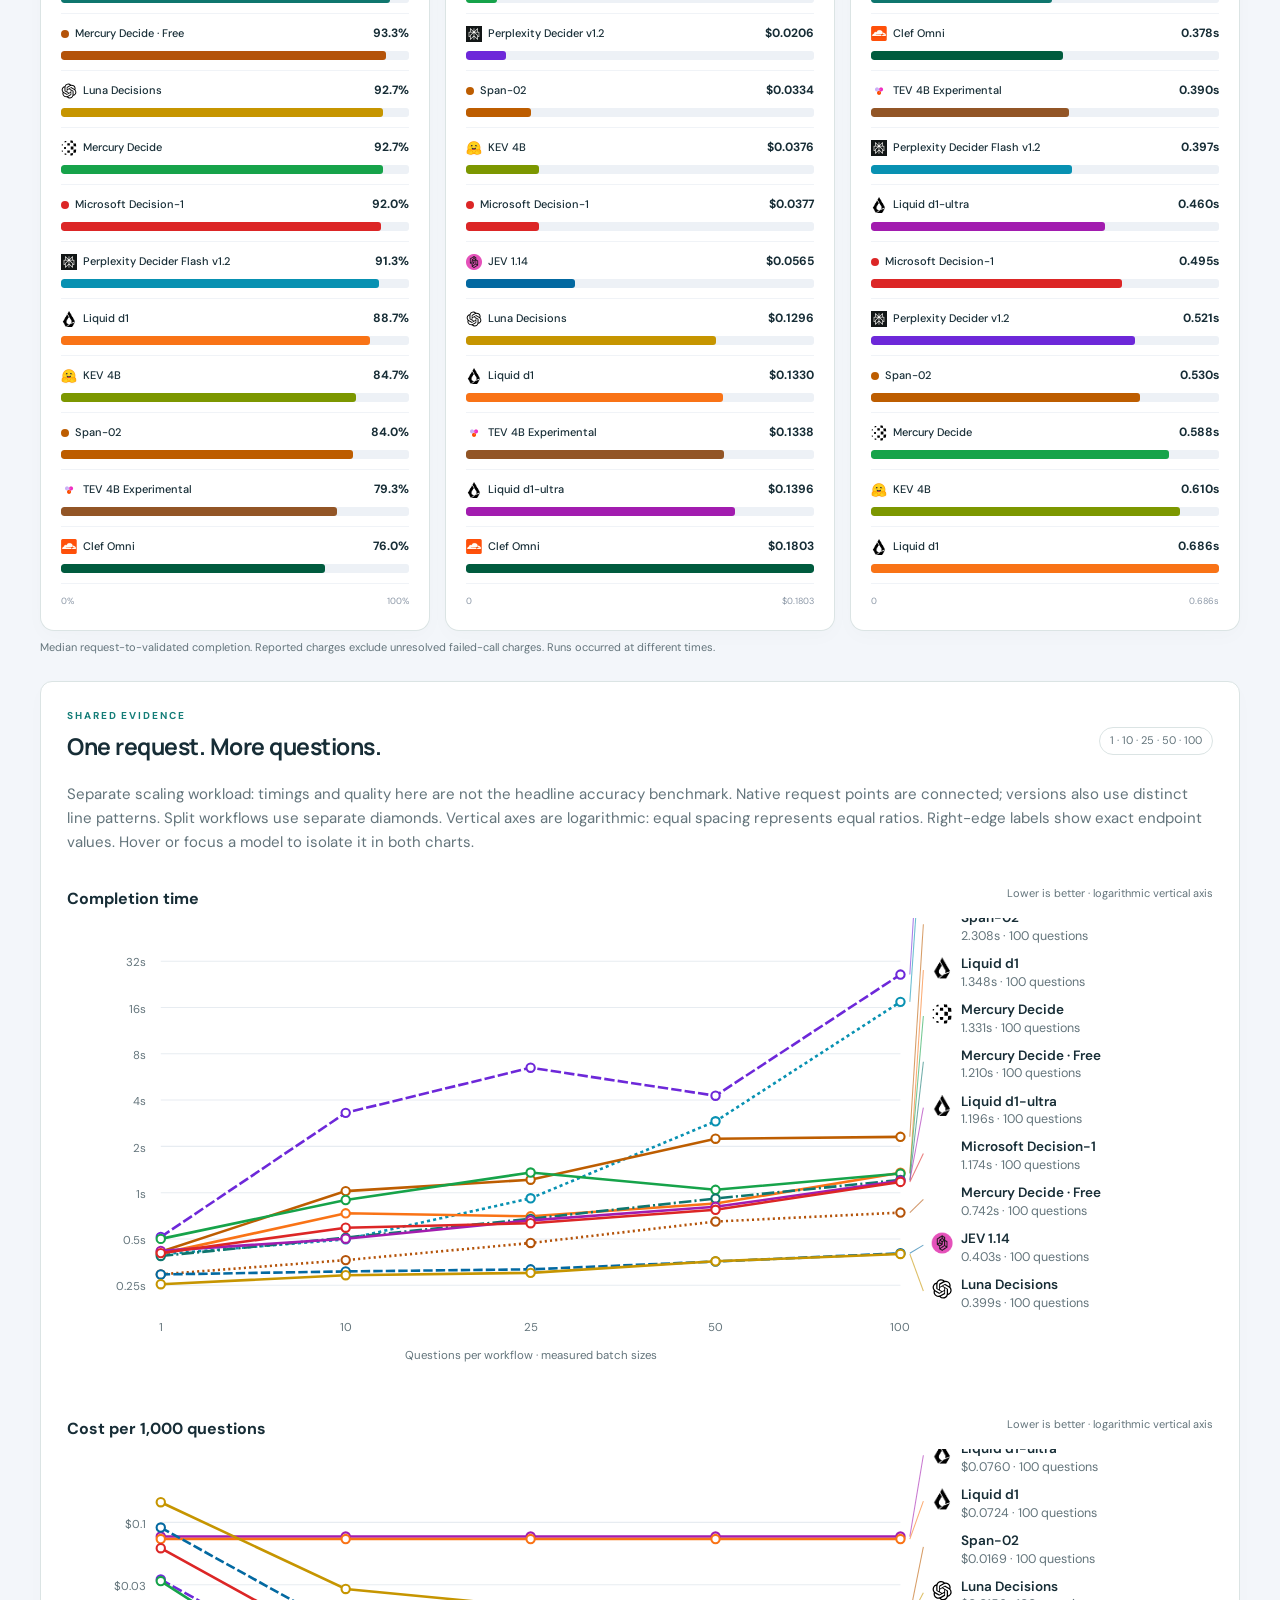
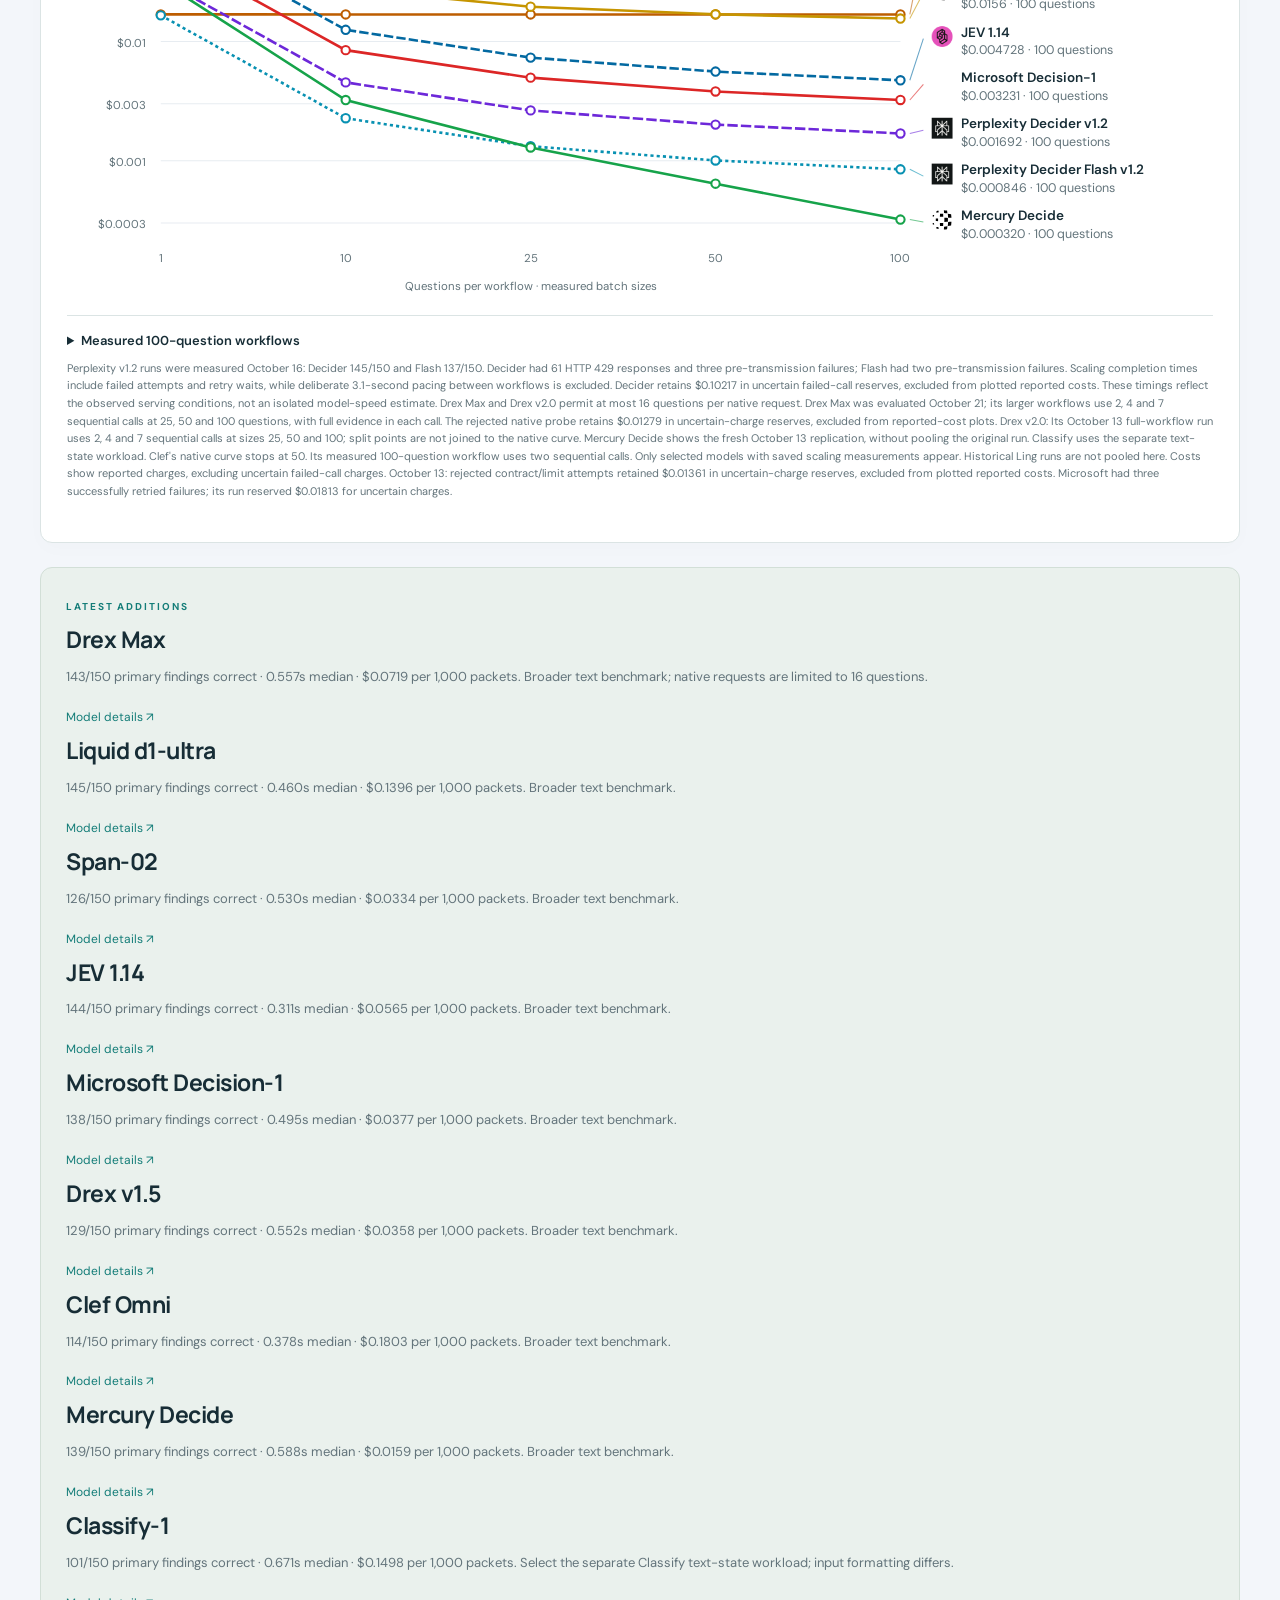
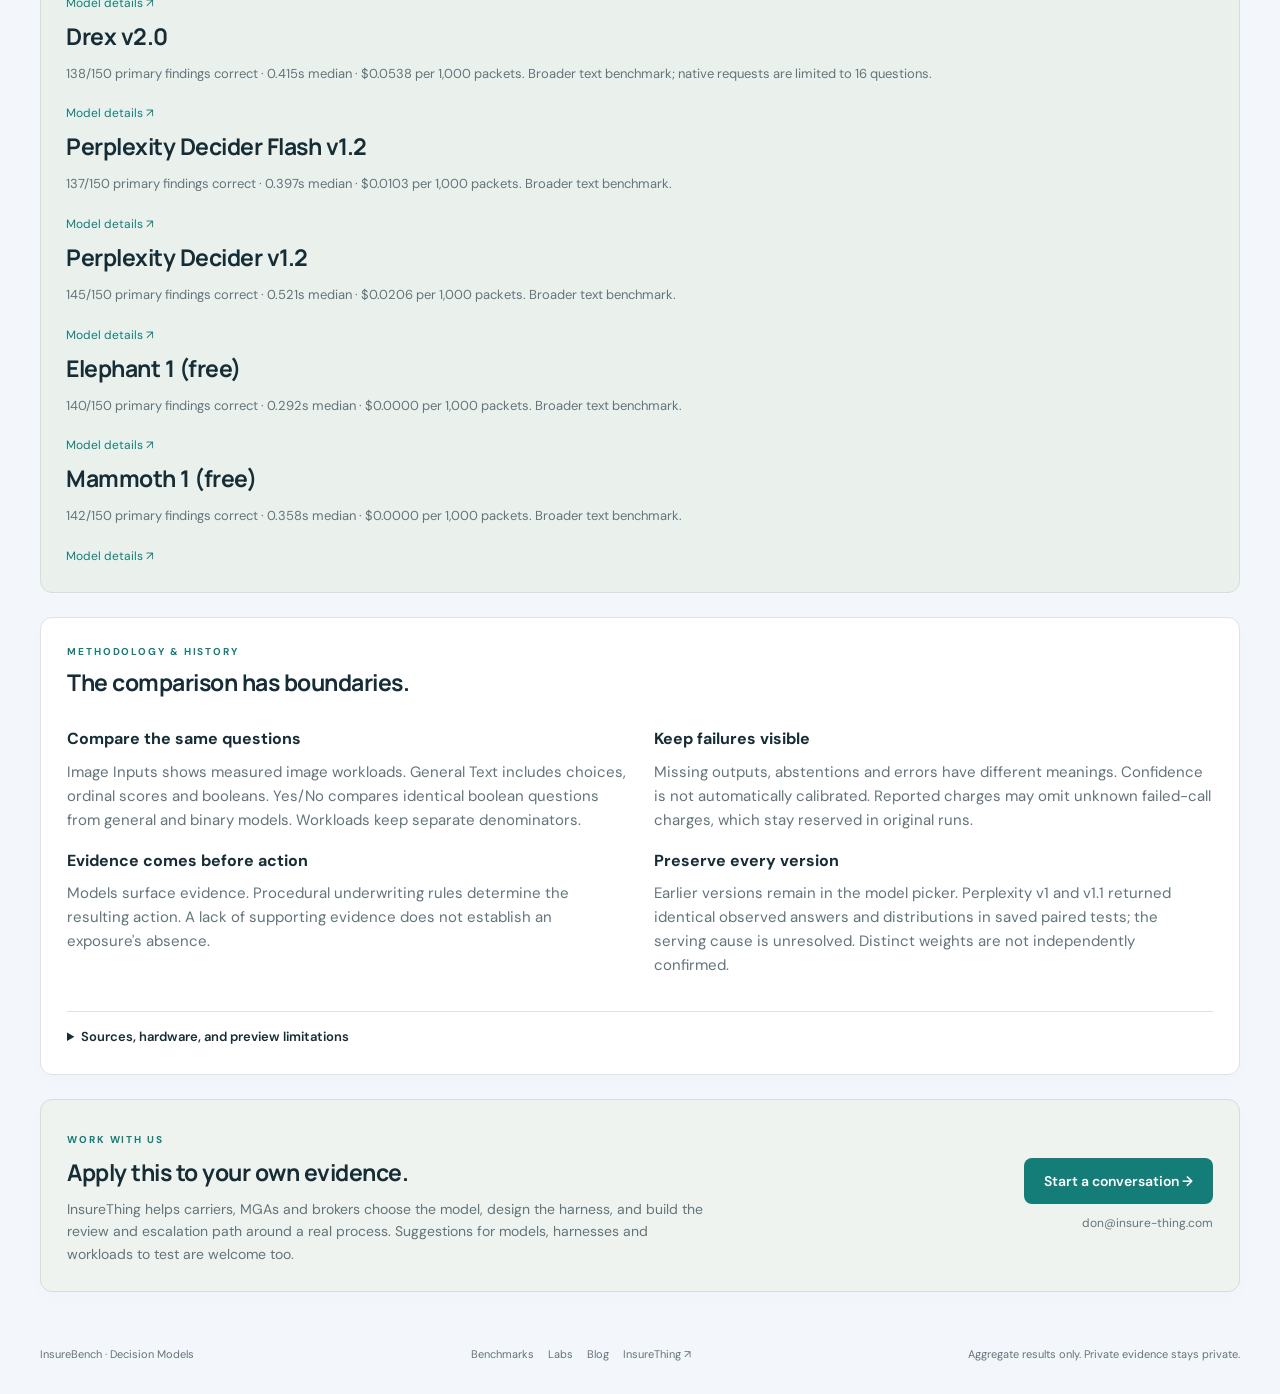
==== commit 15c90e40: "Add audited free Mammoth and Elephant decision benchmarks" ====
--- a/decision-models/index.html
+++ b/decision-models/index.html
@@ -15,7 +15,7 @@
 <meta name="twitter:image" content="https://insurebench.insure-thing.com/og-decision-models.png">
 <link rel="stylesheet" href="style.css"></head><body>
 <header><a class="brand" href="https://insurebench.insure-thing.com">Insure<span>Bench</span></a><nav class="site-nav" aria-label="InsureBench"><a href="https://insurebench.insure-thing.com/benchmarks">Benchmarks</a><a href="https://insurebench.insure-thing.com/#leaderboard">Multi-functional LLMs</a><a class="here" href="" aria-current="page">Decision Models</a></nav><span class="preview">Insurance evidence benchmarks</span><a href="data.json" download>Download results ↓</a><a href="#method">Methodology ↗</a></header>
-<main><section class="hero"><div class="eyebrow">INSURANCE EVIDENCE BENCHMARKS</div><h1>Decision Models<span>.</span></h1><p class="lead">Find the right model for the evidence, the workload, and the way you deploy.</p><div class="meta">Updated October 21, 2026 <span>·</span> Saved measurements <span>·</span> No pooled ranking across workloads</div></section>
+<main><section class="hero"><div class="eyebrow">INSURANCE EVIDENCE BENCHMARKS</div><h1>Decision Models<span>.</span></h1><p class="lead">Find the right model for the evidence, the workload, and the way you deploy.</p><div class="meta">Updated October 22, 2026 <span>·</span> Saved measurements <span>·</span> No pooled ranking across workloads</div></section>
 <section class="controls" aria-label="Comparison filters"><div class="tabs" role="group" aria-label="Benchmark view"><button data-view="image">Image Inputs</button><button data-view="text">General Text</button><button data-view="binary">Yes/No</button></div><div class="filter-row"><label>Workload<select id="workload"></select></label><label>Availability<select id="availability"><option value="all">Any availability</option><option value="open">Open weights</option><option value="local">Locally deployable</option></select></label><label>Measured deployment<select id="deployment"><option value="all">All deployments</option><option value="API">API</option><option value="Local GPU">Local</option></select></label><button id="models-button" aria-expanded="false" aria-controls="picker">Models <span id="selected-count"></span> ▾</button></div>
 <div class="selection-strip"><div><span class="selection-dot"></span><span id="selection-summary"></span></div><button id="all-models">Show all models</button></div><div id="picker" hidden><div class="picker-toolbar"><input id="model-search" type="search" placeholder="Find a model or version" aria-label="Find a model"><button id="show-all">Show all evaluated</button><button id="clear">Clear</button><button id="reset">Reset to recommended</button></div><div id="model-options"></div><p class="fine">All saved models remain available. Earlier versions and clearly dominated API results may be hidden in the recommended view. Your selection overrides that default.</p></div></section>
 <section class="context"><div><span class="eyebrow" id="view-label"></span><h2 id="workload-title"></h2><p id="scope"></p></div><div class="summary"><strong id="model-count">0</strong><span>measurements shown</span></div></section>
@@ -25,5 +25,5 @@
 <section id="overview" class="three" aria-label="Overview charts"></section><p id="timing" class="fine"></p>
 <section id="scaling-section" class="panel"><div class="section-head"><div><div class="eyebrow">SHARED EVIDENCE</div><h2>One request. More questions.</h2></div><span class="pill">1 · 10 · 25 · 50 · 100</span></div><p>Separate scaling workload: timings and quality here are not the headline accuracy benchmark. Native request points are connected; versions also use distinct line patterns. Split workflows use separate diamonds. Vertical axes are logarithmic: equal spacing represents equal ratios. Right-edge labels show exact endpoint values. Hover or focus a model to isolate it in both charts.</p><div class="two"><div id="scale-time"></div><div id="scale-cost"></div></div><details><summary>Measured 100-question workflows</summary><div id="hundred"></div></details><p class="fine">Perplexity v1.2 runs were measured October 16: Decider 145/150 and Flash 137/150. Decider had 61 HTTP 429 responses and three pre-transmission failures; Flash had two pre-transmission failures. Scaling completion times include failed attempts and retry waits, while deliberate 3.1-second pacing between workflows is excluded. Decider retains $0.10217 in uncertain failed-call reserves, excluded from plotted reported costs. These timings reflect the observed serving conditions, not an isolated model-speed estimate. Drex Max and Drex v2.0 permit at most 16 questions per native request. Drex Max was evaluated October 21; its larger workflows use 2, 4 and 7 sequential calls at 25, 50 and 100 questions, with full evidence in each call. The rejected native probe retains $0.01279 in uncertain-charge reserves, excluded from reported-cost plots. Drex v2.0: Its October 13 full-workflow run uses 2, 4 and 7 sequential calls at sizes 25, 50 and 100; split points are not joined to the native curve. Mercury Decide shows the fresh October 13 replication, without pooling the original run. Classify uses the separate text-state workload. Clef's native curve stops at 50. Its measured 100-question workflow uses two sequential calls. Only selected models with saved scaling measurements appear. Historical Ling runs are not pooled here. Costs show reported charges, excluding uncertain failed-call charges. October 13: rejected contract/limit attempts retained $0.01361 in uncertain-charge reserves, excluded from plotted reported costs. Microsoft had three successfully retried failures; its run reserved $0.01813 for uncertain charges.</p></section>
 <section class="pending"><span class="eyebrow">LATEST ADDITIONS</span><div id="entrant-status"></div></section>
-<section id="method" class="panel"><div class="eyebrow">METHODOLOGY & HISTORY</div><h2>The comparison has boundaries.</h2><div class="two"><article><h3>Compare the same questions</h3><p>Image Inputs shows measured image workloads. General Text includes choices, ordinal scores and booleans. Yes/No compares identical boolean questions from general and binary models. Workloads keep separate denominators.</p><h3>Evidence comes before action</h3><p>Models surface evidence. Procedural underwriting rules determine the resulting action. A lack of supporting evidence does not establish an exposure's absence.</p></article><article><h3>Keep failures visible</h3><p>Missing outputs, abstentions and errors have different meanings. Confidence is not automatically calibrated. Reported charges may omit unknown failed-call charges, which stay reserved in original runs.</p><h3>Preserve every version</h3><p>Earlier versions remain in the model picker. Perplexity v1 and v1.1 returned identical observed answers and distributions in saved paired tests; the serving cause is unresolved. Distinct weights are not independently confirmed.</p></article></div><details><summary>Sources, hardware, and preview limitations</summary><p>This preview uses saved aggregate summaries with SHA-256 source hashes in the download. The October 14 JEV 1.14 run passed raw-answer, input-integrity and billing audits. Historical workloads retain their original audit qualifications. Local smoke results use AMD RX 6800 XT; precision appears in model labels where recorded. Memory is peak PyTorch allocation. Decider's eager reference runtime is not optimized serving. Image labels and development labels have the qualifications shown for each workload.</p><p>October 21: published audited Perplexity Decider v1.2 and Flash v1.2 accuracy and full scaling; retained earlier versions in the picker. October 21: added Drex Max accuracy and split scaling; all raw answers, evidence partitions and billing passed audit. October 14: added JEV 1.14 accuracy and 1–100 question scaling. October 9: combined workload views, model selection, availability filters and version history. Includes the October 9 three-model accuracy evaluation and Microsoft scaling run, plus October 10 Mercury Decide accuracy and scaling. Insurance evidence benchmarks.</p></details></section>
+<section id="method" class="panel"><div class="eyebrow">METHODOLOGY & HISTORY</div><h2>The comparison has boundaries.</h2><div class="two"><article><h3>Compare the same questions</h3><p>Image Inputs shows measured image workloads. General Text includes choices, ordinal scores and booleans. Yes/No compares identical boolean questions from general and binary models. Workloads keep separate denominators.</p><h3>Evidence comes before action</h3><p>Models surface evidence. Procedural underwriting rules determine the resulting action. A lack of supporting evidence does not establish an exposure's absence.</p></article><article><h3>Keep failures visible</h3><p>Missing outputs, abstentions and errors have different meanings. Confidence is not automatically calibrated. Reported charges may omit unknown failed-call charges, which stay reserved in original runs.</p><h3>Preserve every version</h3><p>Earlier versions remain in the model picker. Perplexity v1 and v1.1 returned identical observed answers and distributions in saved paired tests; the serving cause is unresolved. Distinct weights are not independently confirmed.</p></article></div><details><summary>Sources, hardware, and preview limitations</summary><p>This preview uses saved aggregate summaries with SHA-256 source hashes in the download. The October 14 JEV 1.14 run passed raw-answer, input-integrity and billing audits. Historical workloads retain their original audit qualifications. Local smoke results use AMD RX 6800 XT; precision appears in model labels where recorded. Memory is peak PyTorch allocation. Decider's eager reference runtime is not optimized serving. Image labels and development labels have the qualifications shown for each workload.</p><p>October 22: added BaseTen Mammoth 1 (free) and Elephant 1 (free), with 150-finding accuracy and native 1–100 question scaling. All 280 planned requests returned valid answers at zero reported charge and passed raw-answer, input-integrity and billing audits. The scaling runs encountered free-tier HTTP429 limits: failed attempts and retry waits remain in logical completion time; deliberate pacing between attempts is excluded. Free promotional routes remain outside the paid power ranking and efficient frontier. October 21: published audited Perplexity Decider v1.2 and Flash v1.2 accuracy and full scaling; retained earlier versions in the picker. October 21: added Drex Max accuracy and split scaling; all raw answers, evidence partitions and billing passed audit. October 14: added JEV 1.14 accuracy and 1–100 question scaling. October 9: combined workload views, model selection, availability filters and version history. Includes the October 9 three-model accuracy evaluation and Microsoft scaling run, plus October 10 Mercury Decide accuracy and scaling. Insurance evidence benchmarks.</p></details></section>
 <section class="cta panel"><div><span class="eyebrow">WORK WITH US</span><h2>Apply this to your own evidence.</h2><p>InsureThing helps carriers, MGAs and brokers choose the model, design the harness, and build the review and escalation path around a real process. Suggestions for models, harnesses and workloads to test are welcome too.</p></div><div class="cta-actions"><a class="btn" href="https://insure-thing.com/contact">Start a conversation →</a><a href="mailto:don@insure-thing.com">don@insure-thing.com</a></div></section><footer><span>InsureBench · Decision Models</span><nav class="foot-links" aria-label="More from InsureThing"><a href="https://insurebench.insure-thing.com/benchmarks">Benchmarks</a><a href="https://insure-thing.com/labs">Labs</a><a href="https://insure-thing.com/blog">Blog</a><a href="https://insure-thing.com">InsureThing ↗</a></nav><span>Aggregate results only. Private evidence stays private.</span></footer></main><script src="app.js"></script></body></html>
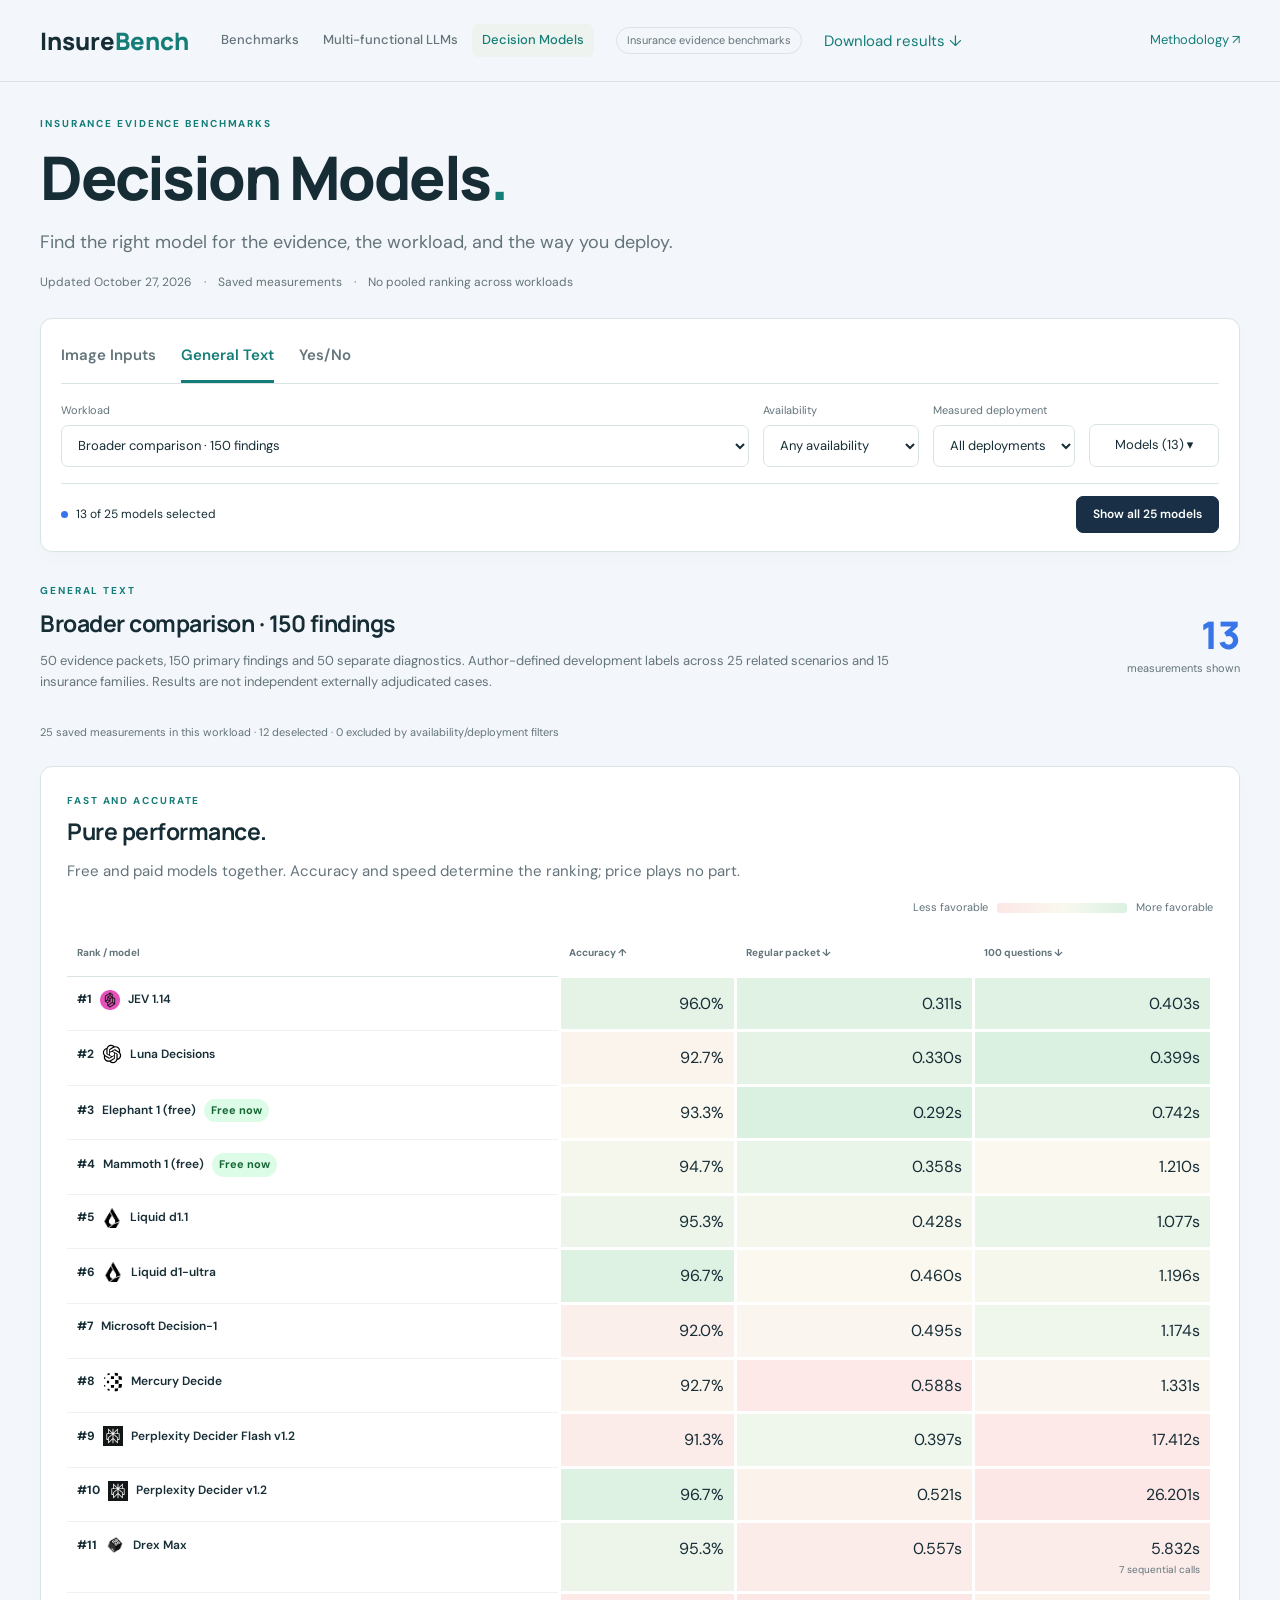
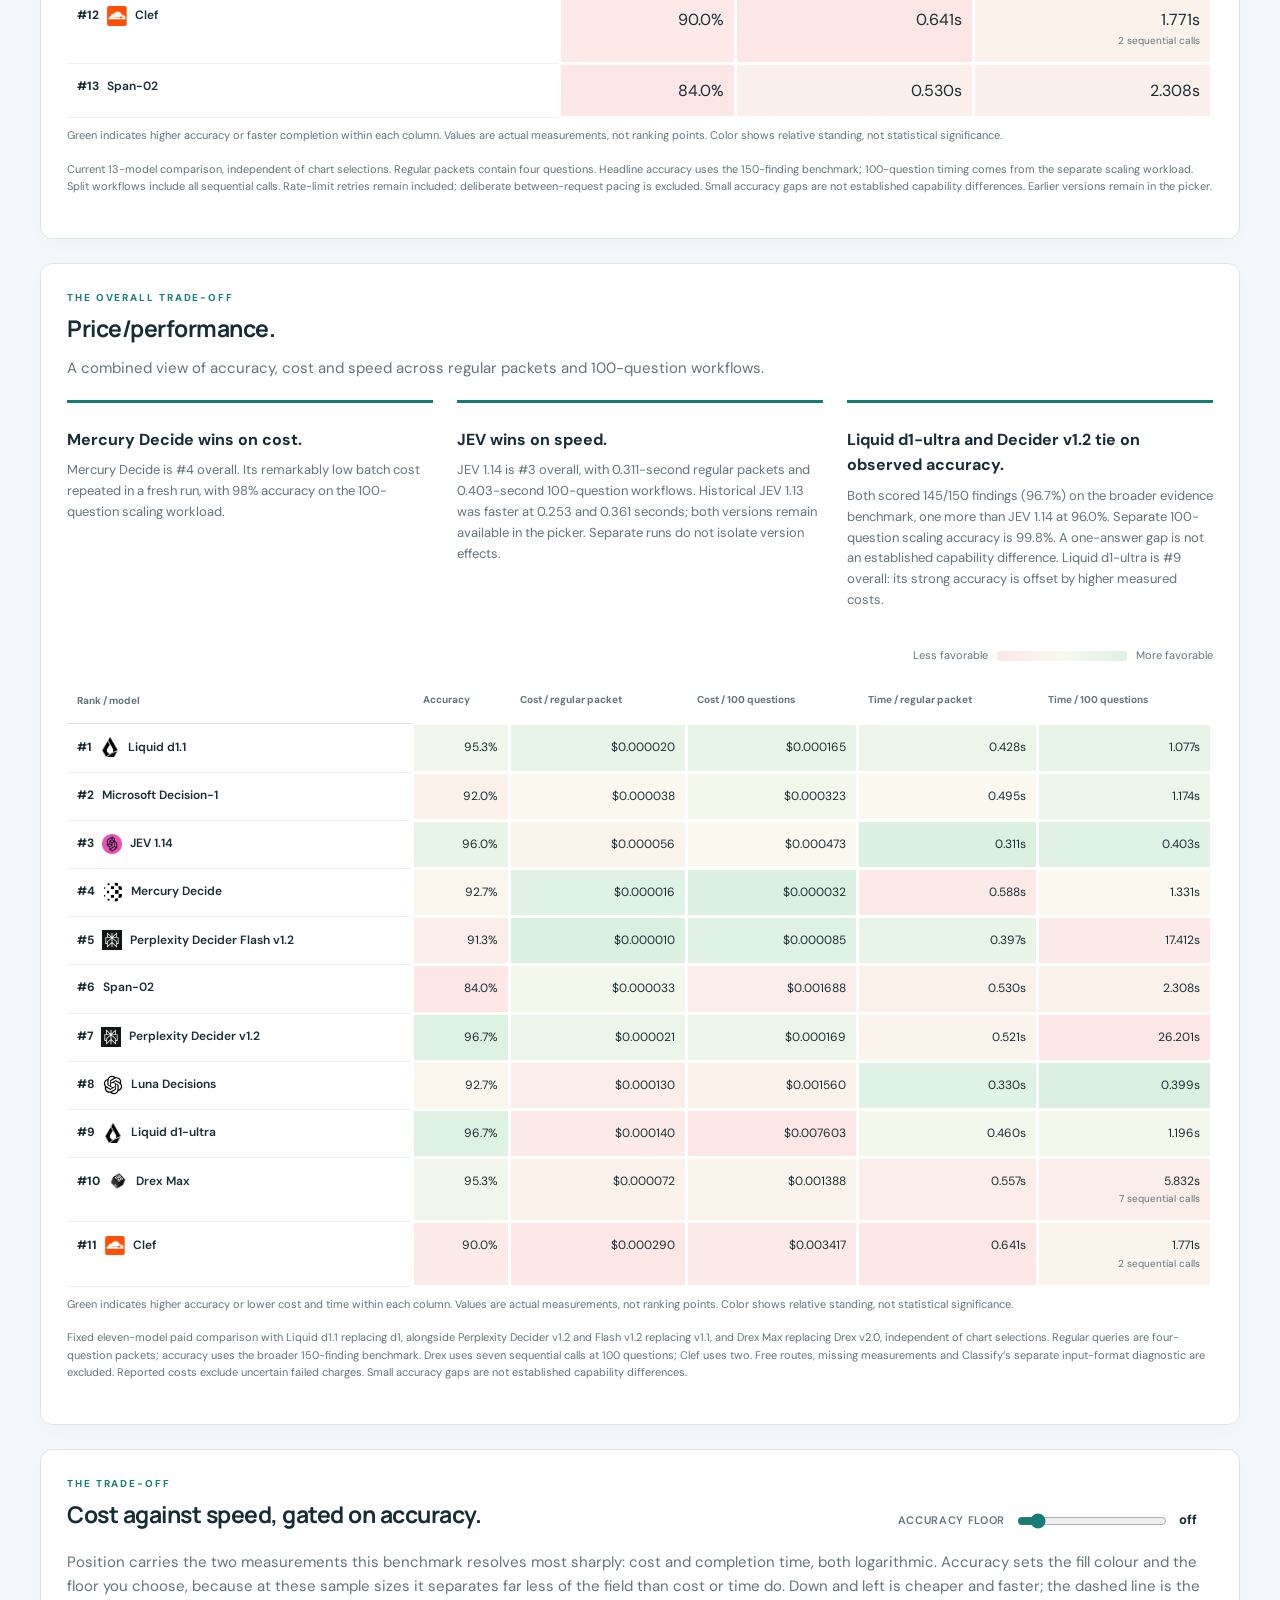
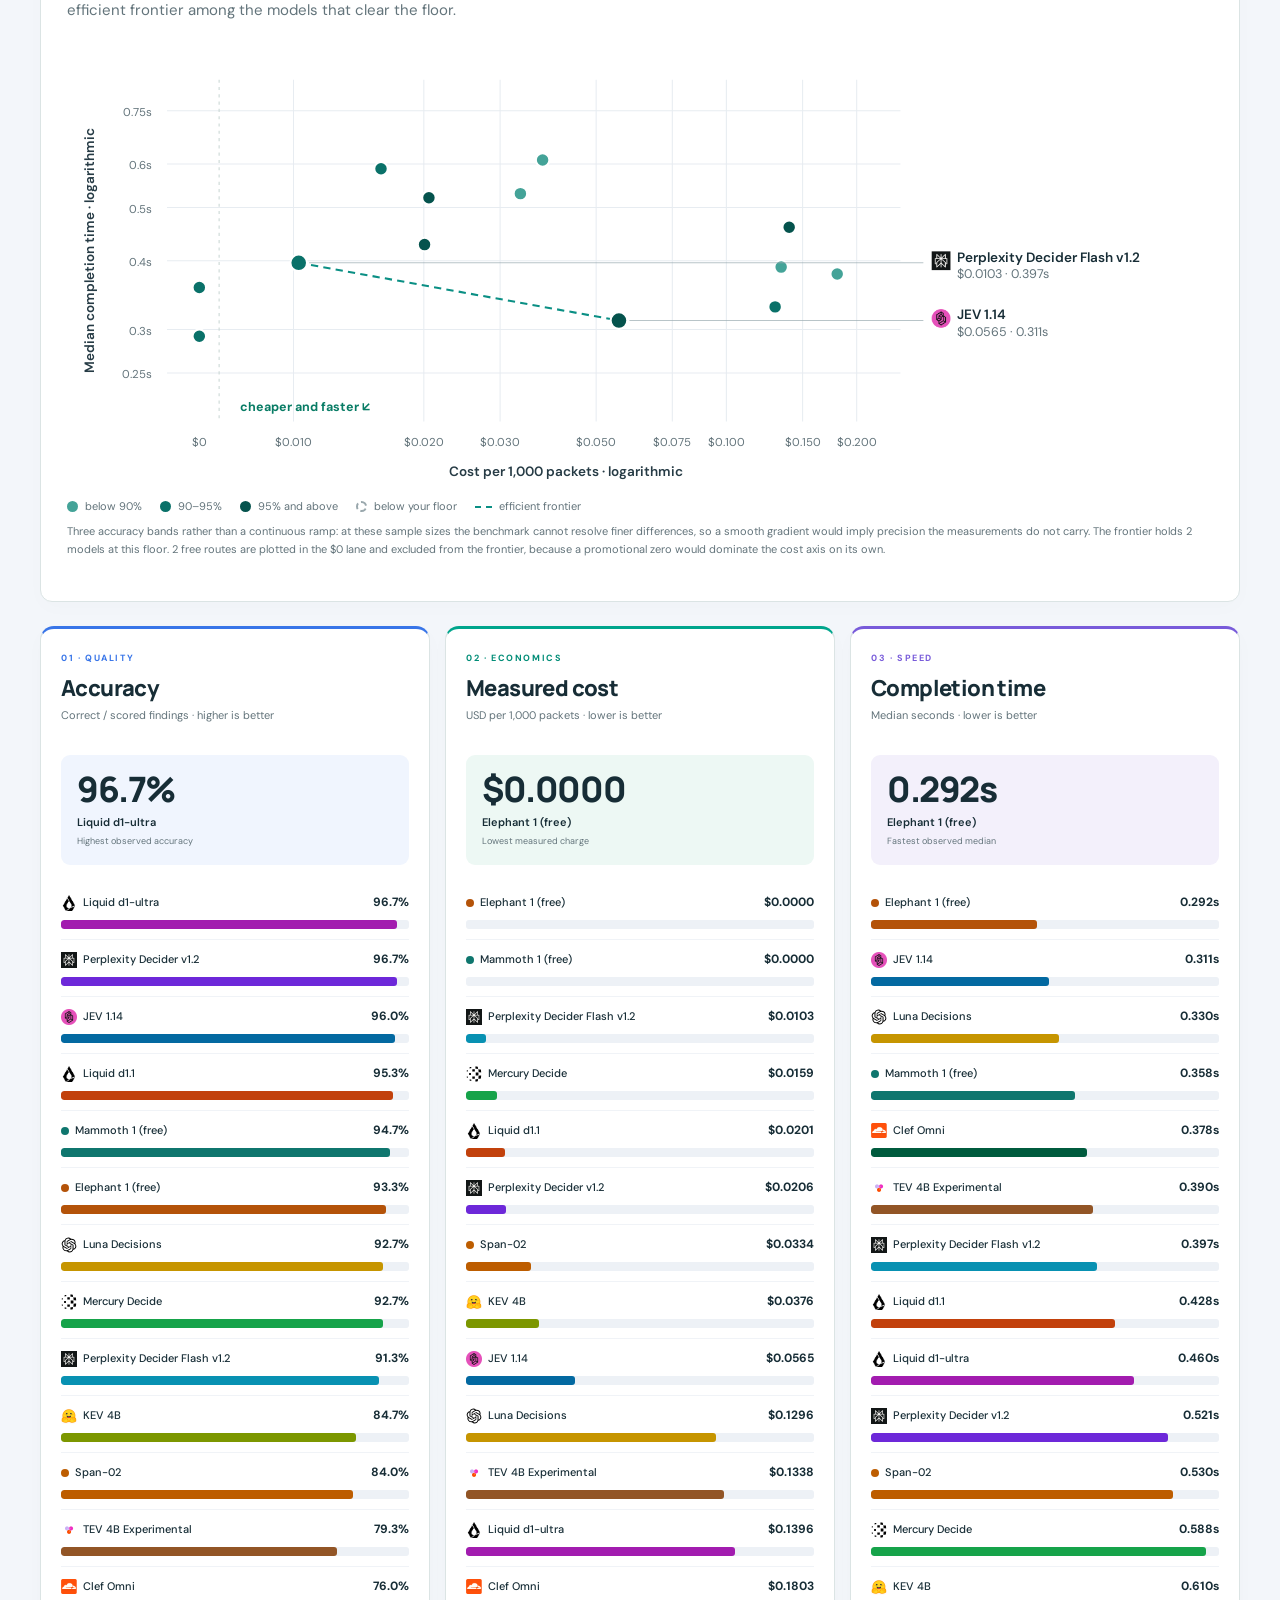
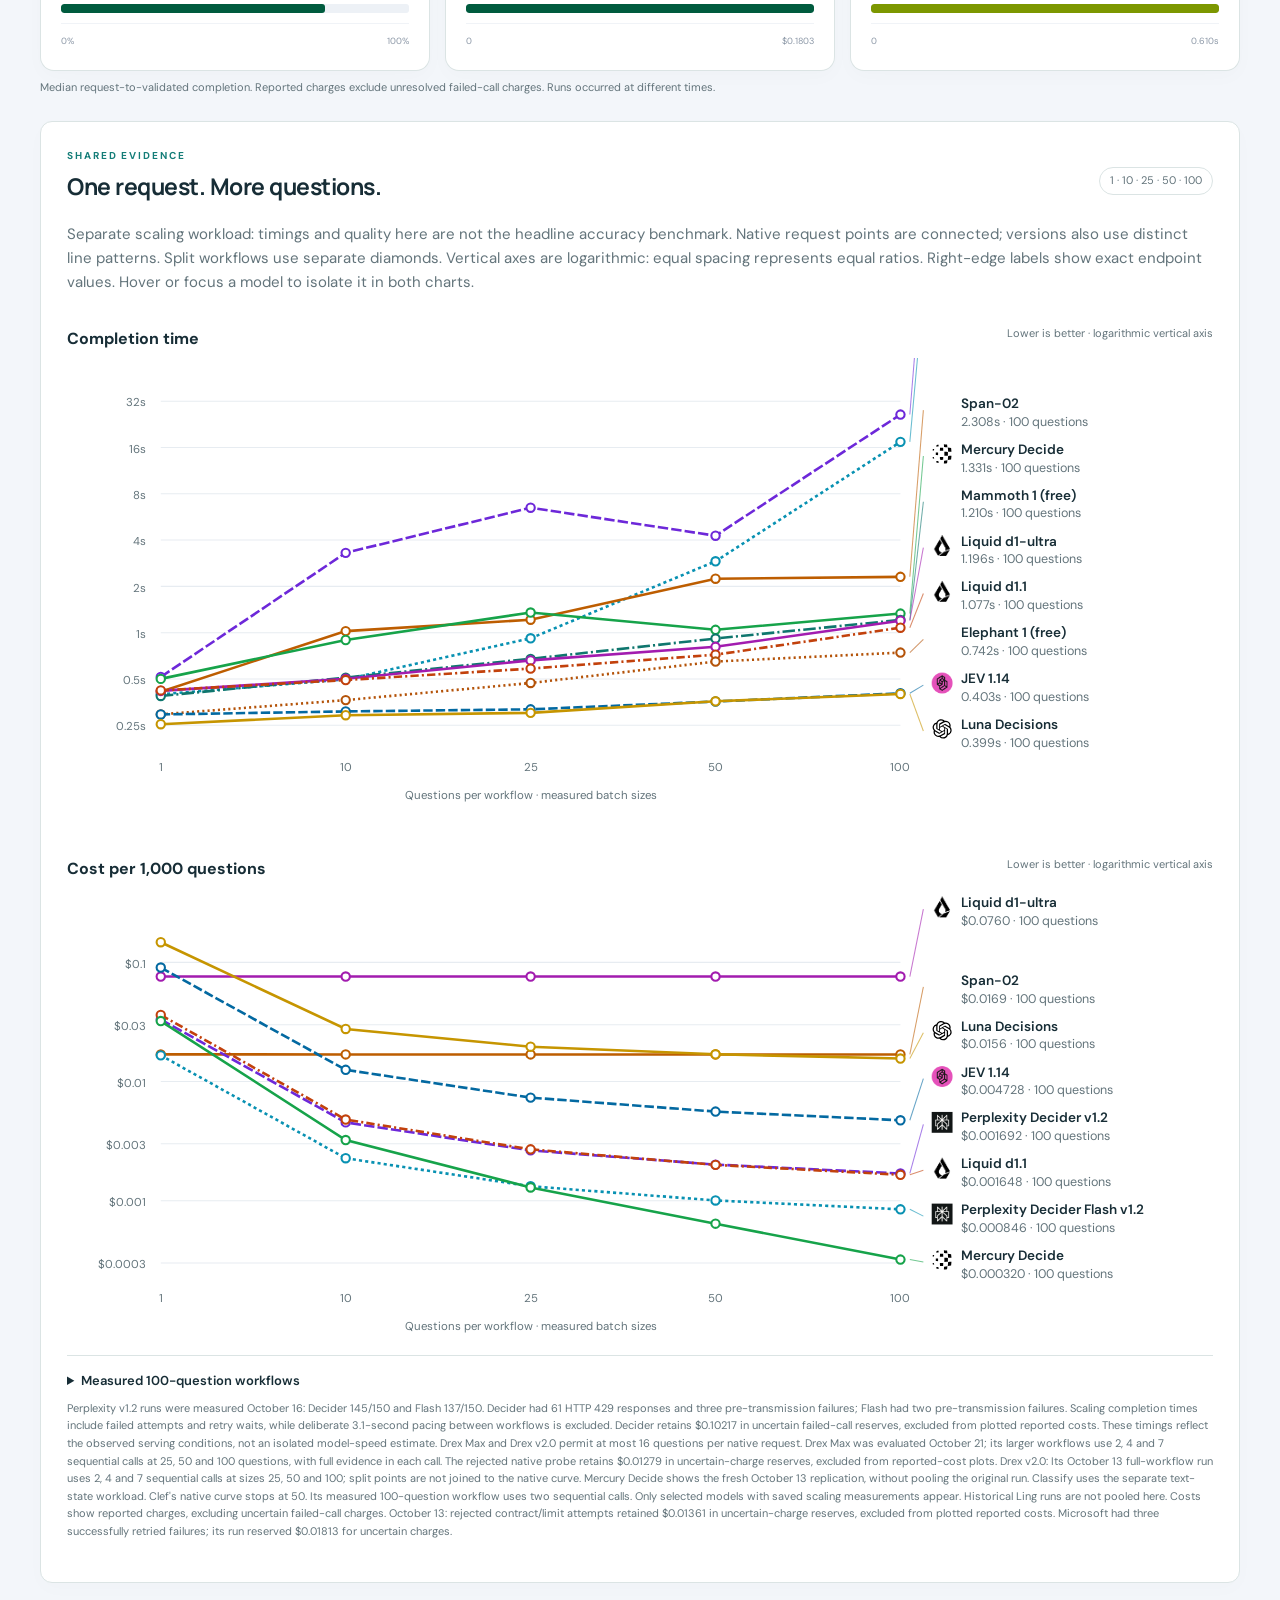
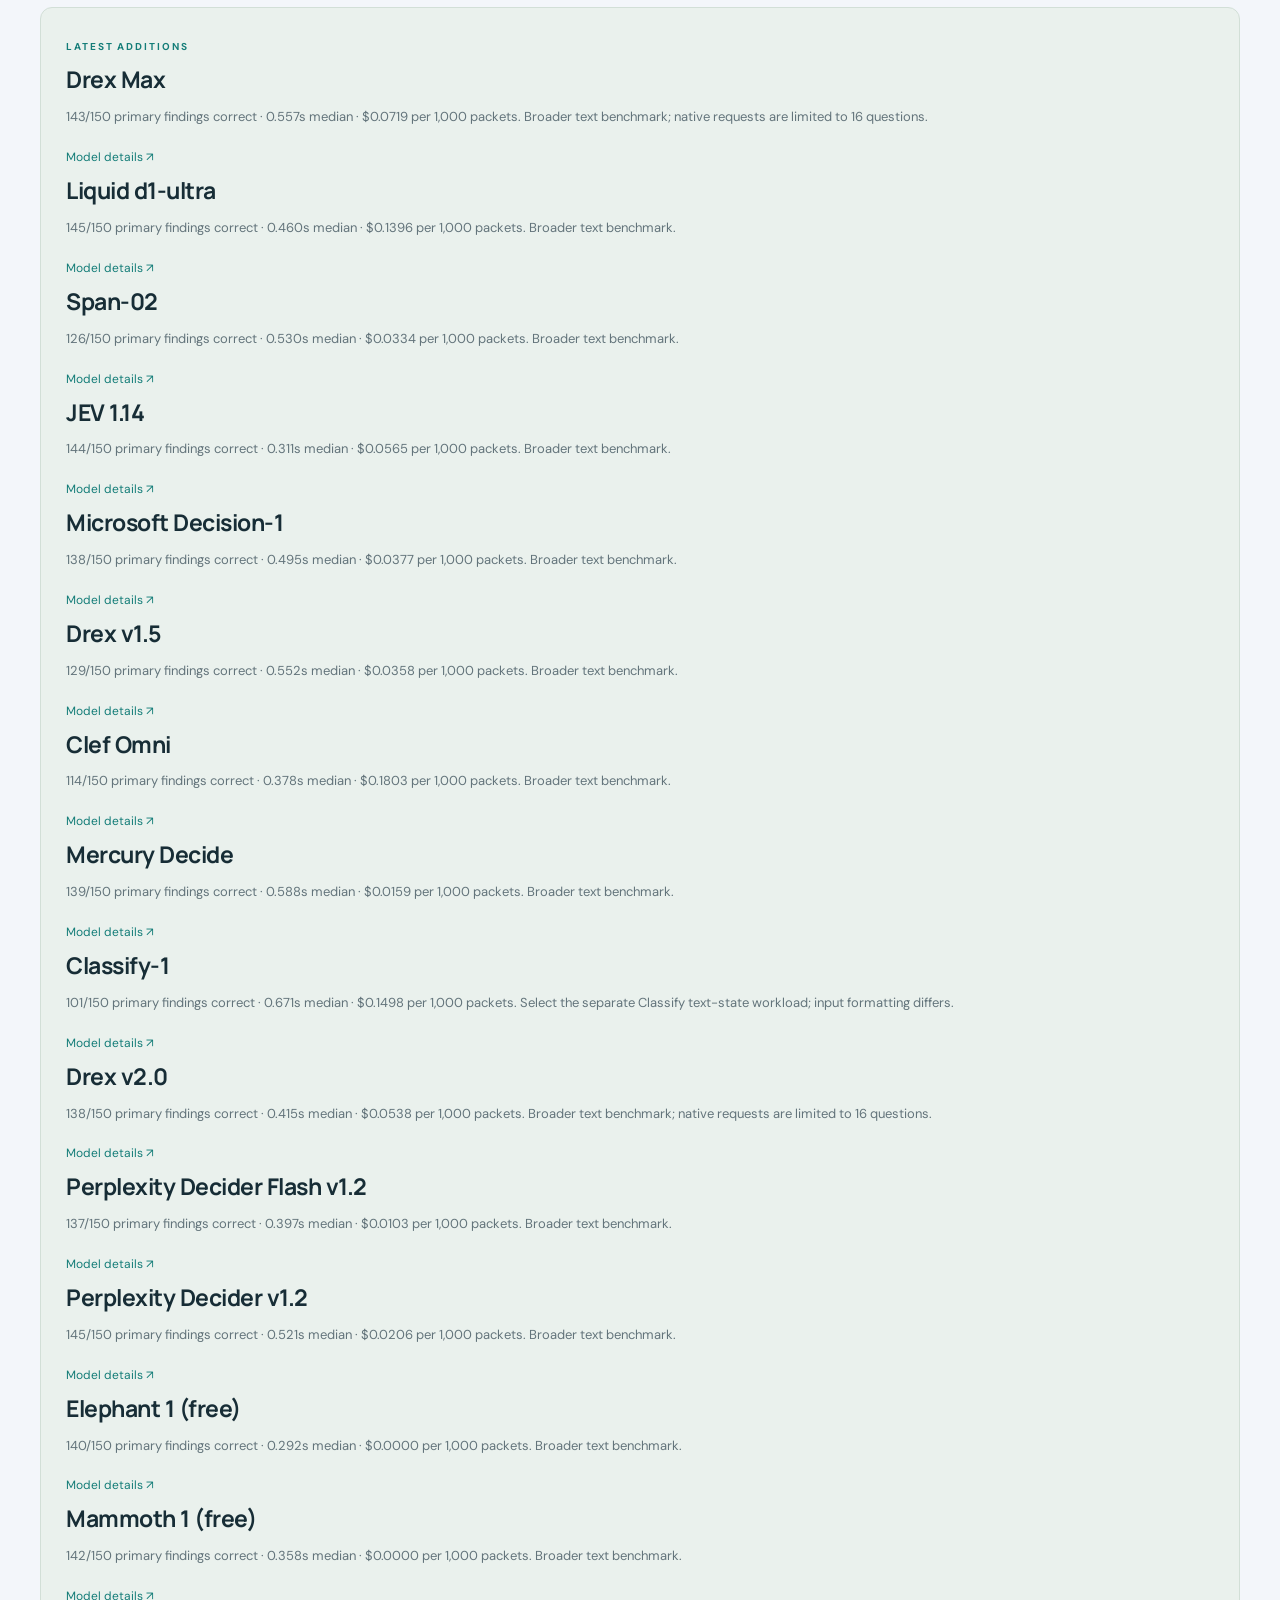
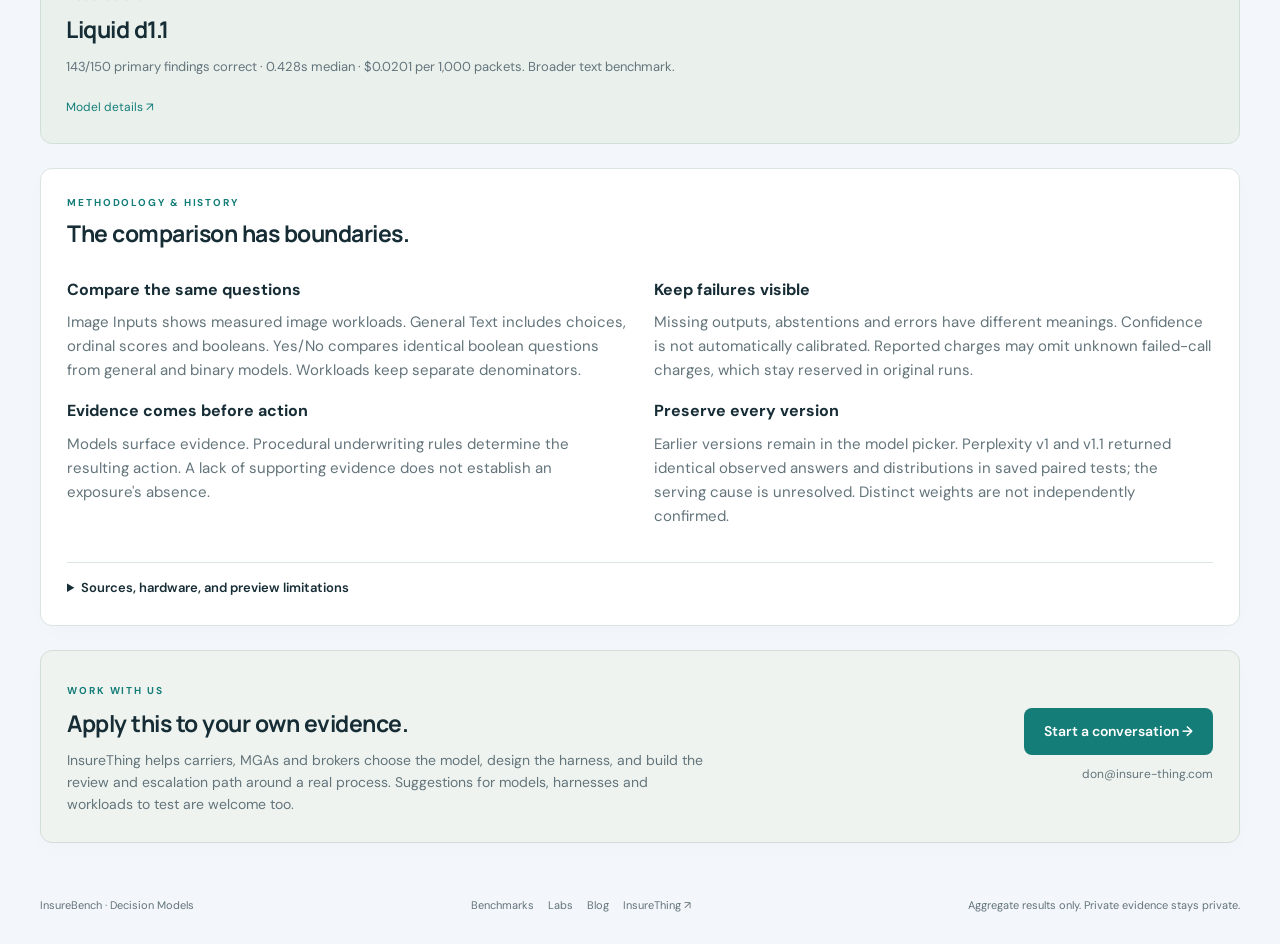
==== commit ec41984e: "Publish price/performance and pure performance rankings with d1.1" ====
--- a/decision-models/index.html
+++ b/decision-models/index.html
@@ -15,15 +15,16 @@
 <meta name="twitter:image" content="https://insurebench.insure-thing.com/og-decision-models.png">
 <link rel="stylesheet" href="style.css"></head><body>
 <header><a class="brand" href="https://insurebench.insure-thing.com">Insure<span>Bench</span></a><nav class="site-nav" aria-label="InsureBench"><a href="https://insurebench.insure-thing.com/benchmarks">Benchmarks</a><a href="https://insurebench.insure-thing.com/#leaderboard">Multi-functional LLMs</a><a class="here" href="" aria-current="page">Decision Models</a></nav><span class="preview">Insurance evidence benchmarks</span><a href="data.json" download>Download results ↓</a><a href="#method">Methodology ↗</a></header>
-<main><section class="hero"><div class="eyebrow">INSURANCE EVIDENCE BENCHMARKS</div><h1>Decision Models<span>.</span></h1><p class="lead">Find the right model for the evidence, the workload, and the way you deploy.</p><div class="meta">Updated October 22, 2026 <span>·</span> Saved measurements <span>·</span> No pooled ranking across workloads</div></section>
+<main><section class="hero"><div class="eyebrow">INSURANCE EVIDENCE BENCHMARKS</div><h1>Decision Models<span>.</span></h1><p class="lead">Find the right model for the evidence, the workload, and the way you deploy.</p><div class="meta">Updated October 27, 2026 <span>·</span> Saved measurements <span>·</span> No pooled ranking across workloads</div></section>
 <section class="controls" aria-label="Comparison filters"><div class="tabs" role="group" aria-label="Benchmark view"><button data-view="image">Image Inputs</button><button data-view="text">General Text</button><button data-view="binary">Yes/No</button></div><div class="filter-row"><label>Workload<select id="workload"></select></label><label>Availability<select id="availability"><option value="all">Any availability</option><option value="open">Open weights</option><option value="local">Locally deployable</option></select></label><label>Measured deployment<select id="deployment"><option value="all">All deployments</option><option value="API">API</option><option value="Local GPU">Local</option></select></label><button id="models-button" aria-expanded="false" aria-controls="picker">Models <span id="selected-count"></span> ▾</button></div>
 <div class="selection-strip"><div><span class="selection-dot"></span><span id="selection-summary"></span></div><button id="all-models">Show all models</button></div><div id="picker" hidden><div class="picker-toolbar"><input id="model-search" type="search" placeholder="Find a model or version" aria-label="Find a model"><button id="show-all">Show all evaluated</button><button id="clear">Clear</button><button id="reset">Reset to recommended</button></div><div id="model-options"></div><p class="fine">All saved models remain available. Earlier versions and clearly dominated API results may be hidden in the recommended view. Your selection overrides that default.</p></div></section>
 <section class="context"><div><span class="eyebrow" id="view-label"></span><h2 id="workload-title"></h2><p id="scope"></p></div><div class="summary"><strong id="model-count">0</strong><span>measurements shown</span></div></section>
 <p id="filter-note" class="fine"></p><div id="empty" hidden class="empty">No matching measurements. Change your filters or select models to compare.</div>
-<section id="power-section" class="panel"><div class="eyebrow">THE OVERALL TRADE-OFF</div><h2>Power ranking.</h2><p>A combined view of accuracy, cost and speed across regular packets and 100-question workflows.</p><div class="power-winners"><article><h3>Mercury Decide wins on cost.</h3><p>Mercury Decide is #3 overall. Its remarkably low batch cost repeated in a fresh run, with 98% accuracy on the 100-question scaling workload.</p></article><article><h3>JEV wins on speed.</h3><p>JEV 1.14 is #1 overall, with 0.311-second regular packets and 0.403-second 100-question workflows. Historical JEV 1.13 was faster at 0.253 and 0.361 seconds; both versions remain available in the picker. Separate runs do not isolate version effects.</p></article><article><h3>Liquid d1-ultra and Decider v1.2 tie on observed accuracy.</h3><p>Both scored 145/150 findings (96.7%) on the broader evidence benchmark, one more than JEV 1.14 at 96.0%. Separate 100-question scaling accuracy is 99.8%. A one-answer gap is not an established capability difference. Liquid d1-ultra is #9 overall: its strong accuracy is offset by higher measured costs.</p></article></div><div id="power-results"></div><p class="fine">Fixed eleven-model paid comparison with Perplexity Decider v1.2 and Flash v1.2 replacing v1.1, and Drex Max replacing Drex v2.0, independent of chart selections. Regular queries are four-question packets; accuracy uses the broader 150-finding benchmark. Drex uses seven sequential calls at 100 questions; Clef uses two. Free routes, missing measurements and Classify’s separate input-format diagnostic are excluded. Reported costs exclude uncertain failed charges. Small accuracy gaps are not established capability differences.</p></section>
+<section id="performance-section" class="panel"><div class="eyebrow">FAST AND ACCURATE</div><h2>Pure performance.</h2><p>Free and paid models together. Accuracy and speed determine the ranking; price plays no part.</p><div id="performance-results"></div><p class="fine">Current 13-model comparison, independent of chart selections. Regular packets contain four questions. Headline accuracy uses the 150-finding benchmark; 100-question timing comes from the separate scaling workload. Split workflows include all sequential calls. Rate-limit retries remain included; deliberate between-request pacing is excluded. Small accuracy gaps are not established capability differences. Earlier versions remain in the picker.</p></section>
+<section id="power-section" class="panel"><div class="eyebrow">THE OVERALL TRADE-OFF</div><h2>Price/performance.</h2><p>A combined view of accuracy, cost and speed across regular packets and 100-question workflows.</p><div class="power-winners"><article><h3>Mercury Decide wins on cost.</h3><p>Mercury Decide is #4 overall. Its remarkably low batch cost repeated in a fresh run, with 98% accuracy on the 100-question scaling workload.</p></article><article><h3>JEV wins on speed.</h3><p>JEV 1.14 is #3 overall, with 0.311-second regular packets and 0.403-second 100-question workflows. Historical JEV 1.13 was faster at 0.253 and 0.361 seconds; both versions remain available in the picker. Separate runs do not isolate version effects.</p></article><article><h3>Liquid d1-ultra and Decider v1.2 tie on observed accuracy.</h3><p>Both scored 145/150 findings (96.7%) on the broader evidence benchmark, one more than JEV 1.14 at 96.0%. Separate 100-question scaling accuracy is 99.8%. A one-answer gap is not an established capability difference. Liquid d1-ultra is #9 overall: its strong accuracy is offset by higher measured costs.</p></article></div><div id="power-results"></div><p class="fine">Fixed eleven-model paid comparison with Liquid d1.1 replacing d1, alongside Perplexity Decider v1.2 and Flash v1.2 replacing v1.1, and Drex Max replacing Drex v2.0, independent of chart selections. Regular queries are four-question packets; accuracy uses the broader 150-finding benchmark. Drex uses seven sequential calls at 100 questions; Clef uses two. Free routes, missing measurements and Classify’s separate input-format diagnostic are excluded. Reported costs exclude uncertain failed charges. Small accuracy gaps are not established capability differences.</p></section>
 <section id="frontier-section" class="panel"><div class="section-head"><div><div class="eyebrow">THE TRADE-OFF</div><h2>Cost against speed, gated on accuracy.</h2></div><label class="floor-ctl">Accuracy floor<input type="range" id="acc-floor" min="0" max="100" step="1" value="0" aria-describedby="frontier-note"><span id="acc-floor-value">off</span></label></div><p>Position carries the two measurements this benchmark resolves most sharply: cost and completion time, both logarithmic. Accuracy sets the fill colour and the floor you choose, because at these sample sizes it separates far less of the field than cost or time do. Down and left is cheaper and faster; the dashed line is the efficient frontier among the models that clear the floor.</p><div id="frontier"></div><p class="fine" id="frontier-note"></p></section>
 <section id="overview" class="three" aria-label="Overview charts"></section><p id="timing" class="fine"></p>
 <section id="scaling-section" class="panel"><div class="section-head"><div><div class="eyebrow">SHARED EVIDENCE</div><h2>One request. More questions.</h2></div><span class="pill">1 · 10 · 25 · 50 · 100</span></div><p>Separate scaling workload: timings and quality here are not the headline accuracy benchmark. Native request points are connected; versions also use distinct line patterns. Split workflows use separate diamonds. Vertical axes are logarithmic: equal spacing represents equal ratios. Right-edge labels show exact endpoint values. Hover or focus a model to isolate it in both charts.</p><div class="two"><div id="scale-time"></div><div id="scale-cost"></div></div><details><summary>Measured 100-question workflows</summary><div id="hundred"></div></details><p class="fine">Perplexity v1.2 runs were measured October 16: Decider 145/150 and Flash 137/150. Decider had 61 HTTP 429 responses and three pre-transmission failures; Flash had two pre-transmission failures. Scaling completion times include failed attempts and retry waits, while deliberate 3.1-second pacing between workflows is excluded. Decider retains $0.10217 in uncertain failed-call reserves, excluded from plotted reported costs. These timings reflect the observed serving conditions, not an isolated model-speed estimate. Drex Max and Drex v2.0 permit at most 16 questions per native request. Drex Max was evaluated October 21; its larger workflows use 2, 4 and 7 sequential calls at 25, 50 and 100 questions, with full evidence in each call. The rejected native probe retains $0.01279 in uncertain-charge reserves, excluded from reported-cost plots. Drex v2.0: Its October 13 full-workflow run uses 2, 4 and 7 sequential calls at sizes 25, 50 and 100; split points are not joined to the native curve. Mercury Decide shows the fresh October 13 replication, without pooling the original run. Classify uses the separate text-state workload. Clef's native curve stops at 50. Its measured 100-question workflow uses two sequential calls. Only selected models with saved scaling measurements appear. Historical Ling runs are not pooled here. Costs show reported charges, excluding uncertain failed-call charges. October 13: rejected contract/limit attempts retained $0.01361 in uncertain-charge reserves, excluded from plotted reported costs. Microsoft had three successfully retried failures; its run reserved $0.01813 for uncertain charges.</p></section>
 <section class="pending"><span class="eyebrow">LATEST ADDITIONS</span><div id="entrant-status"></div></section>
-<section id="method" class="panel"><div class="eyebrow">METHODOLOGY & HISTORY</div><h2>The comparison has boundaries.</h2><div class="two"><article><h3>Compare the same questions</h3><p>Image Inputs shows measured image workloads. General Text includes choices, ordinal scores and booleans. Yes/No compares identical boolean questions from general and binary models. Workloads keep separate denominators.</p><h3>Evidence comes before action</h3><p>Models surface evidence. Procedural underwriting rules determine the resulting action. A lack of supporting evidence does not establish an exposure's absence.</p></article><article><h3>Keep failures visible</h3><p>Missing outputs, abstentions and errors have different meanings. Confidence is not automatically calibrated. Reported charges may omit unknown failed-call charges, which stay reserved in original runs.</p><h3>Preserve every version</h3><p>Earlier versions remain in the model picker. Perplexity v1 and v1.1 returned identical observed answers and distributions in saved paired tests; the serving cause is unresolved. Distinct weights are not independently confirmed.</p></article></div><details><summary>Sources, hardware, and preview limitations</summary><p>This preview uses saved aggregate summaries with SHA-256 source hashes in the download. The October 14 JEV 1.14 run passed raw-answer, input-integrity and billing audits. Historical workloads retain their original audit qualifications. Local smoke results use AMD RX 6800 XT; precision appears in model labels where recorded. Memory is peak PyTorch allocation. Decider's eager reference runtime is not optimized serving. Image labels and development labels have the qualifications shown for each workload.</p><p>October 22: added BaseTen Mammoth 1 (free) and Elephant 1 (free), with 150-finding accuracy and native 1–100 question scaling. All 280 planned requests returned valid answers at zero reported charge and passed raw-answer, input-integrity and billing audits. The scaling runs encountered free-tier HTTP429 limits: failed attempts and retry waits remain in logical completion time; deliberate pacing between attempts is excluded. Free promotional routes remain outside the paid power ranking and efficient frontier. October 21: published audited Perplexity Decider v1.2 and Flash v1.2 accuracy and full scaling; retained earlier versions in the picker. October 21: added Drex Max accuracy and split scaling; all raw answers, evidence partitions and billing passed audit. October 14: added JEV 1.14 accuracy and 1–100 question scaling. October 9: combined workload views, model selection, availability filters and version history. Includes the October 9 three-model accuracy evaluation and Microsoft scaling run, plus October 10 Mercury Decide accuracy and scaling. Insurance evidence benchmarks.</p></details></section>
+<section id="method" class="panel"><div class="eyebrow">METHODOLOGY & HISTORY</div><h2>The comparison has boundaries.</h2><div class="two"><article><h3>Compare the same questions</h3><p>Image Inputs shows measured image workloads. General Text includes choices, ordinal scores and booleans. Yes/No compares identical boolean questions from general and binary models. Workloads keep separate denominators.</p><h3>Evidence comes before action</h3><p>Models surface evidence. Procedural underwriting rules determine the resulting action. A lack of supporting evidence does not establish an exposure's absence.</p></article><article><h3>Keep failures visible</h3><p>Missing outputs, abstentions and errors have different meanings. Confidence is not automatically calibrated. Reported charges may omit unknown failed-call charges, which stay reserved in original runs.</p><h3>Preserve every version</h3><p>Earlier versions remain in the model picker. Perplexity v1 and v1.1 returned identical observed answers and distributions in saved paired tests; the serving cause is unresolved. Distinct weights are not independently confirmed.</p></article></div><details><summary>Sources, hardware, and preview limitations</summary><p>This preview uses saved aggregate summaries with SHA-256 source hashes in the download. The October 14 JEV 1.14 run passed raw-answer, input-integrity and billing audits. Historical workloads retain their original audit qualifications. Local smoke results use AMD RX 6800 XT; precision appears in model labels where recorded. Memory is peak PyTorch allocation. Decider's eager reference runtime is not optimized serving. Image labels and development labels have the qualifications shown for each workload.</p><p>October 27: added audited Liquid d1.1 text accuracy and native 1–100 question scaling; published price/performance and pure performance comparisons. d1.1 returned 140 valid requests with no failures, costing $0.006615 total. No image tests were run. October 22: added BaseTen Mammoth 1 (free) and Elephant 1 (free), with 150-finding accuracy and native 1–100 question scaling. All 280 planned requests returned valid answers at zero reported charge and passed raw-answer, input-integrity and billing audits. The scaling runs encountered free-tier HTTP429 limits: failed attempts and retry waits remain in logical completion time; deliberate pacing between attempts is excluded. Free promotional routes remain outside the paid power ranking and efficient frontier. October 21: published audited Perplexity Decider v1.2 and Flash v1.2 accuracy and full scaling; retained earlier versions in the picker. October 21: added Drex Max accuracy and split scaling; all raw answers, evidence partitions and billing passed audit. October 14: added JEV 1.14 accuracy and 1–100 question scaling. October 9: combined workload views, model selection, availability filters and version history. Includes the October 9 three-model accuracy evaluation and Microsoft scaling run, plus October 10 Mercury Decide accuracy and scaling. Insurance evidence benchmarks.</p></details></section>
 <section class="cta panel"><div><span class="eyebrow">WORK WITH US</span><h2>Apply this to your own evidence.</h2><p>InsureThing helps carriers, MGAs and brokers choose the model, design the harness, and build the review and escalation path around a real process. Suggestions for models, harnesses and workloads to test are welcome too.</p></div><div class="cta-actions"><a class="btn" href="https://insure-thing.com/contact">Start a conversation →</a><a href="mailto:don@insure-thing.com">don@insure-thing.com</a></div></section><footer><span>InsureBench · Decision Models</span><nav class="foot-links" aria-label="More from InsureThing"><a href="https://insurebench.insure-thing.com/benchmarks">Benchmarks</a><a href="https://insure-thing.com/labs">Labs</a><a href="https://insure-thing.com/blog">Blog</a><a href="https://insure-thing.com">InsureThing ↗</a></nav><span>Aggregate results only. Private evidence stays private.</span></footer></main><script src="app.js"></script></body></html>
--- a/decision-models/style.css
+++ b/decision-models/style.css
@@ -91,3 +91,5 @@
   #frontier .scale-mobile-values{display:grid;gap:8px;margin-top:14px}
   .floor-ctl input[type=range]{width:118px}
 }
+
+.performance-free{display:inline-block;padding:3px 7px;border-radius:20px;background:#dcfce7;color:#166534;font-size:11px;font-weight:700;white-space:nowrap}#performance-results table{min-width:610px}#performance-results td:first-child{width:43%}#performance-results .power-heat{font-size:16px;font-variant-numeric:tabular-nums}
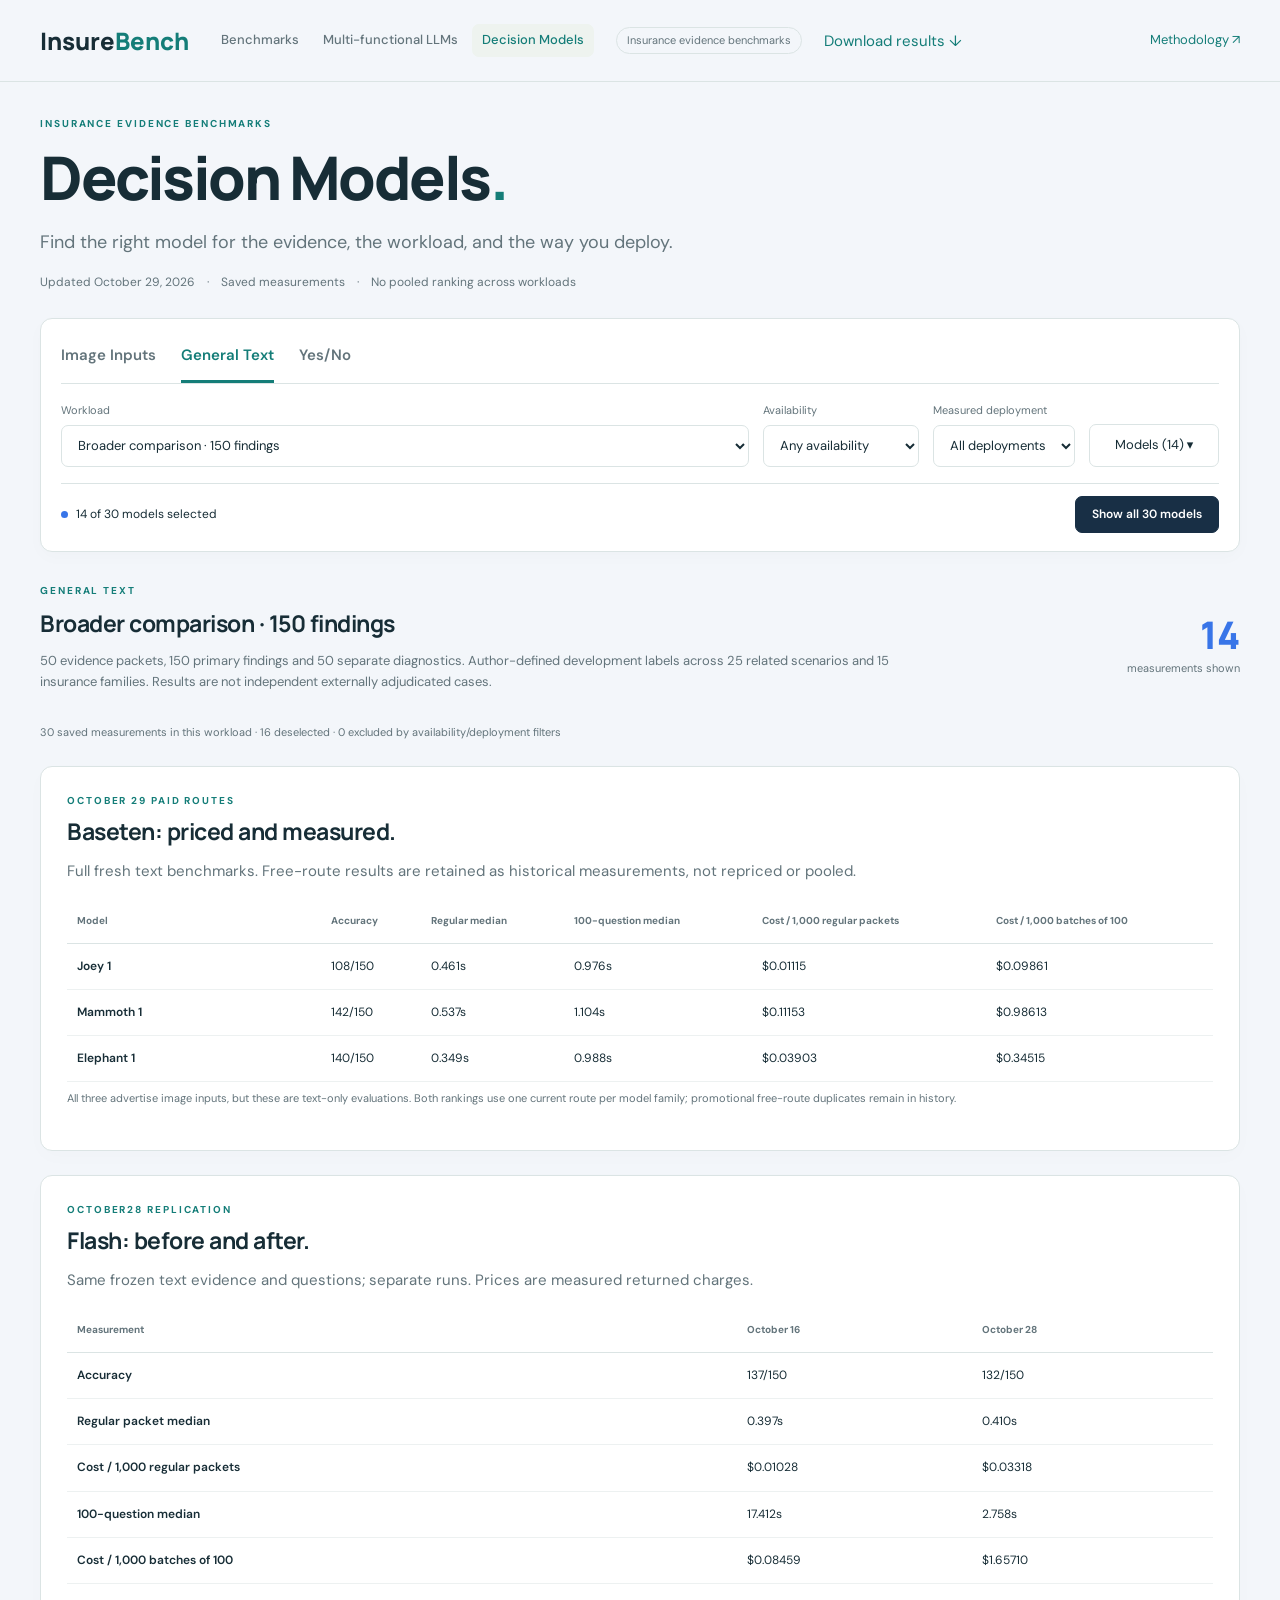
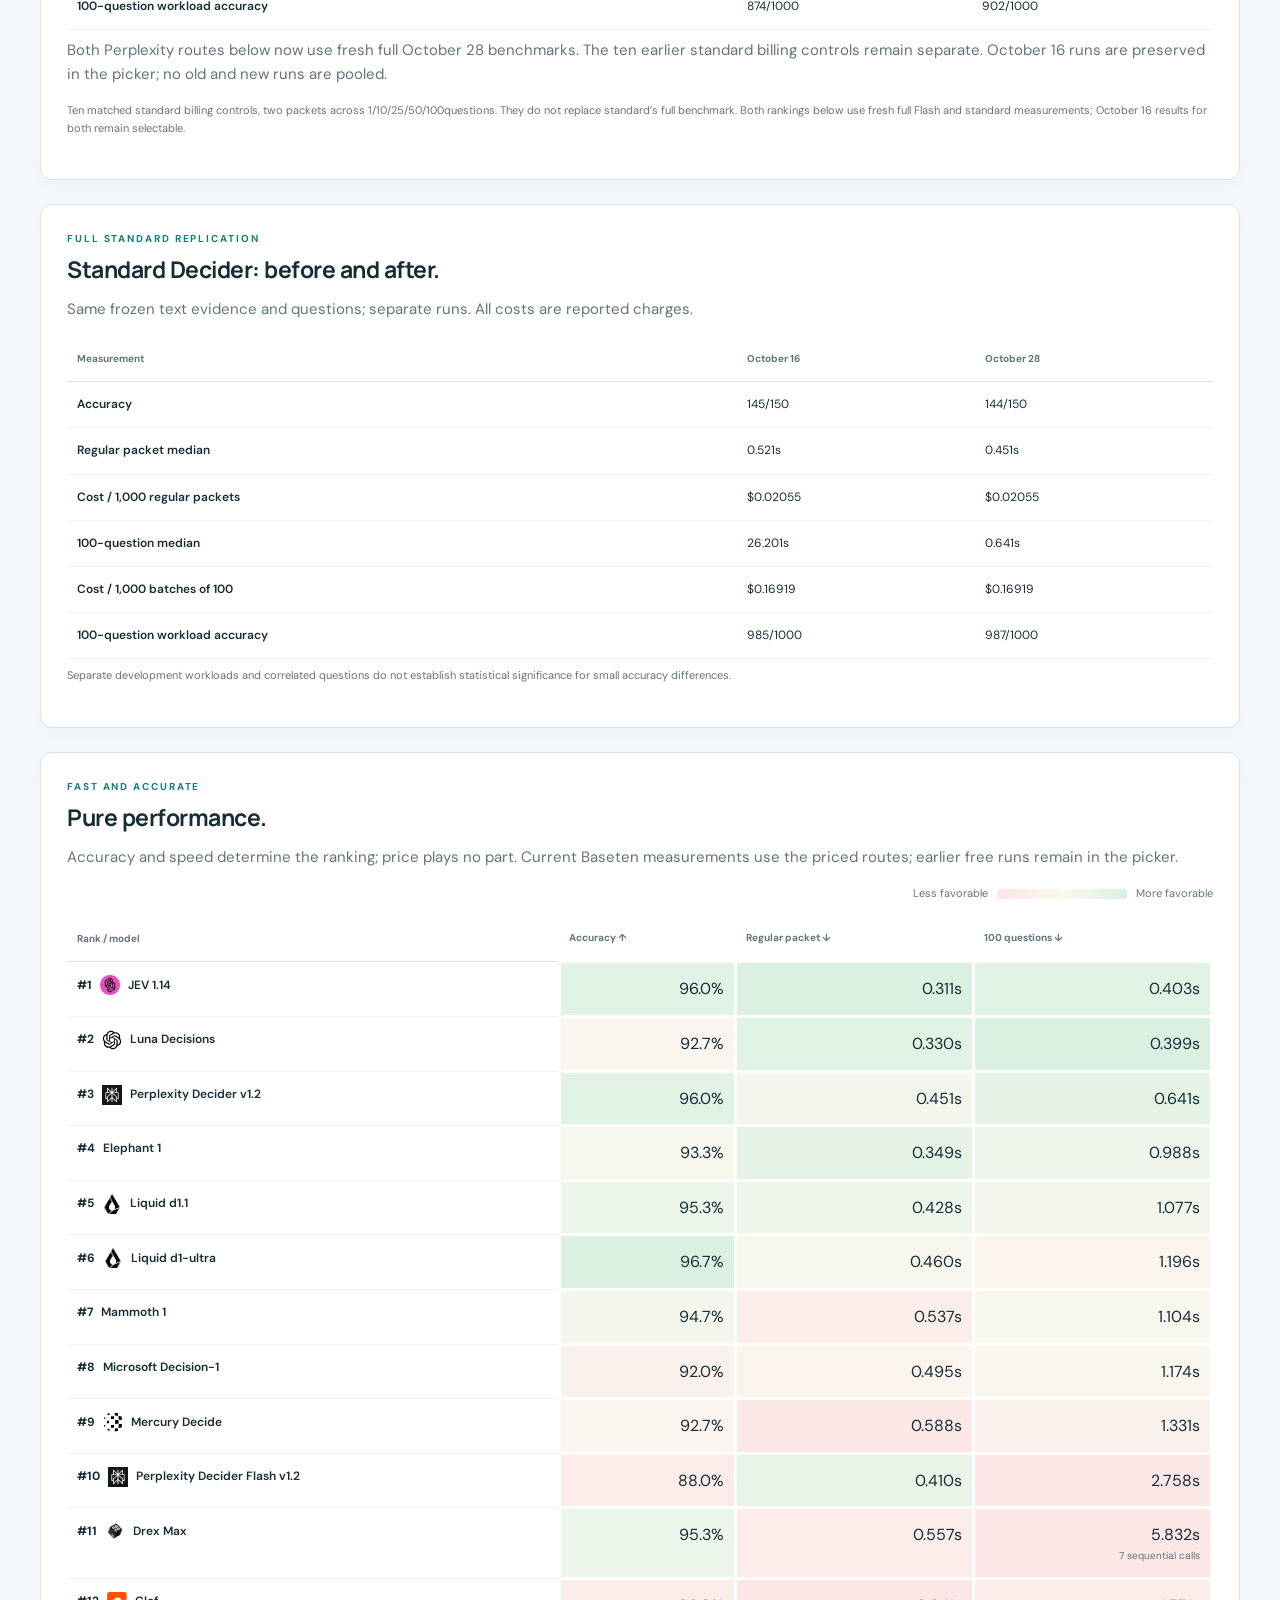
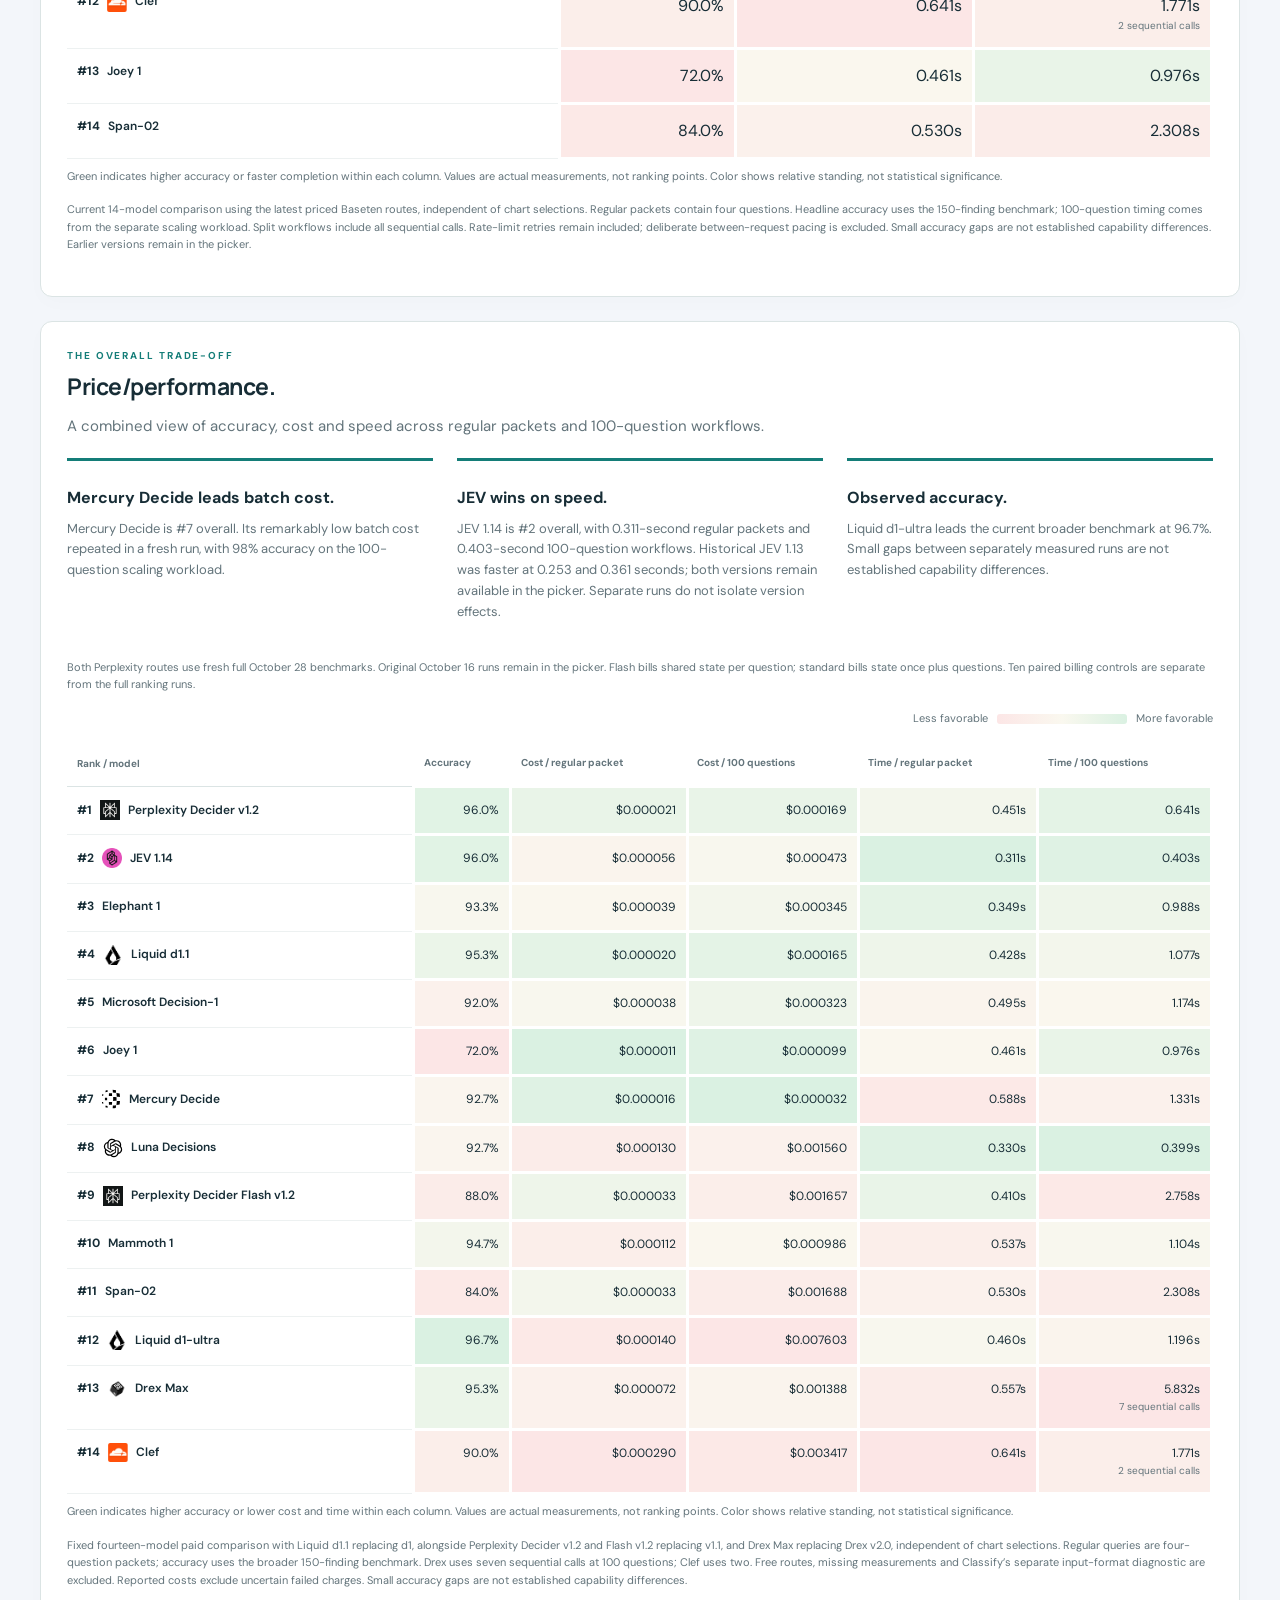
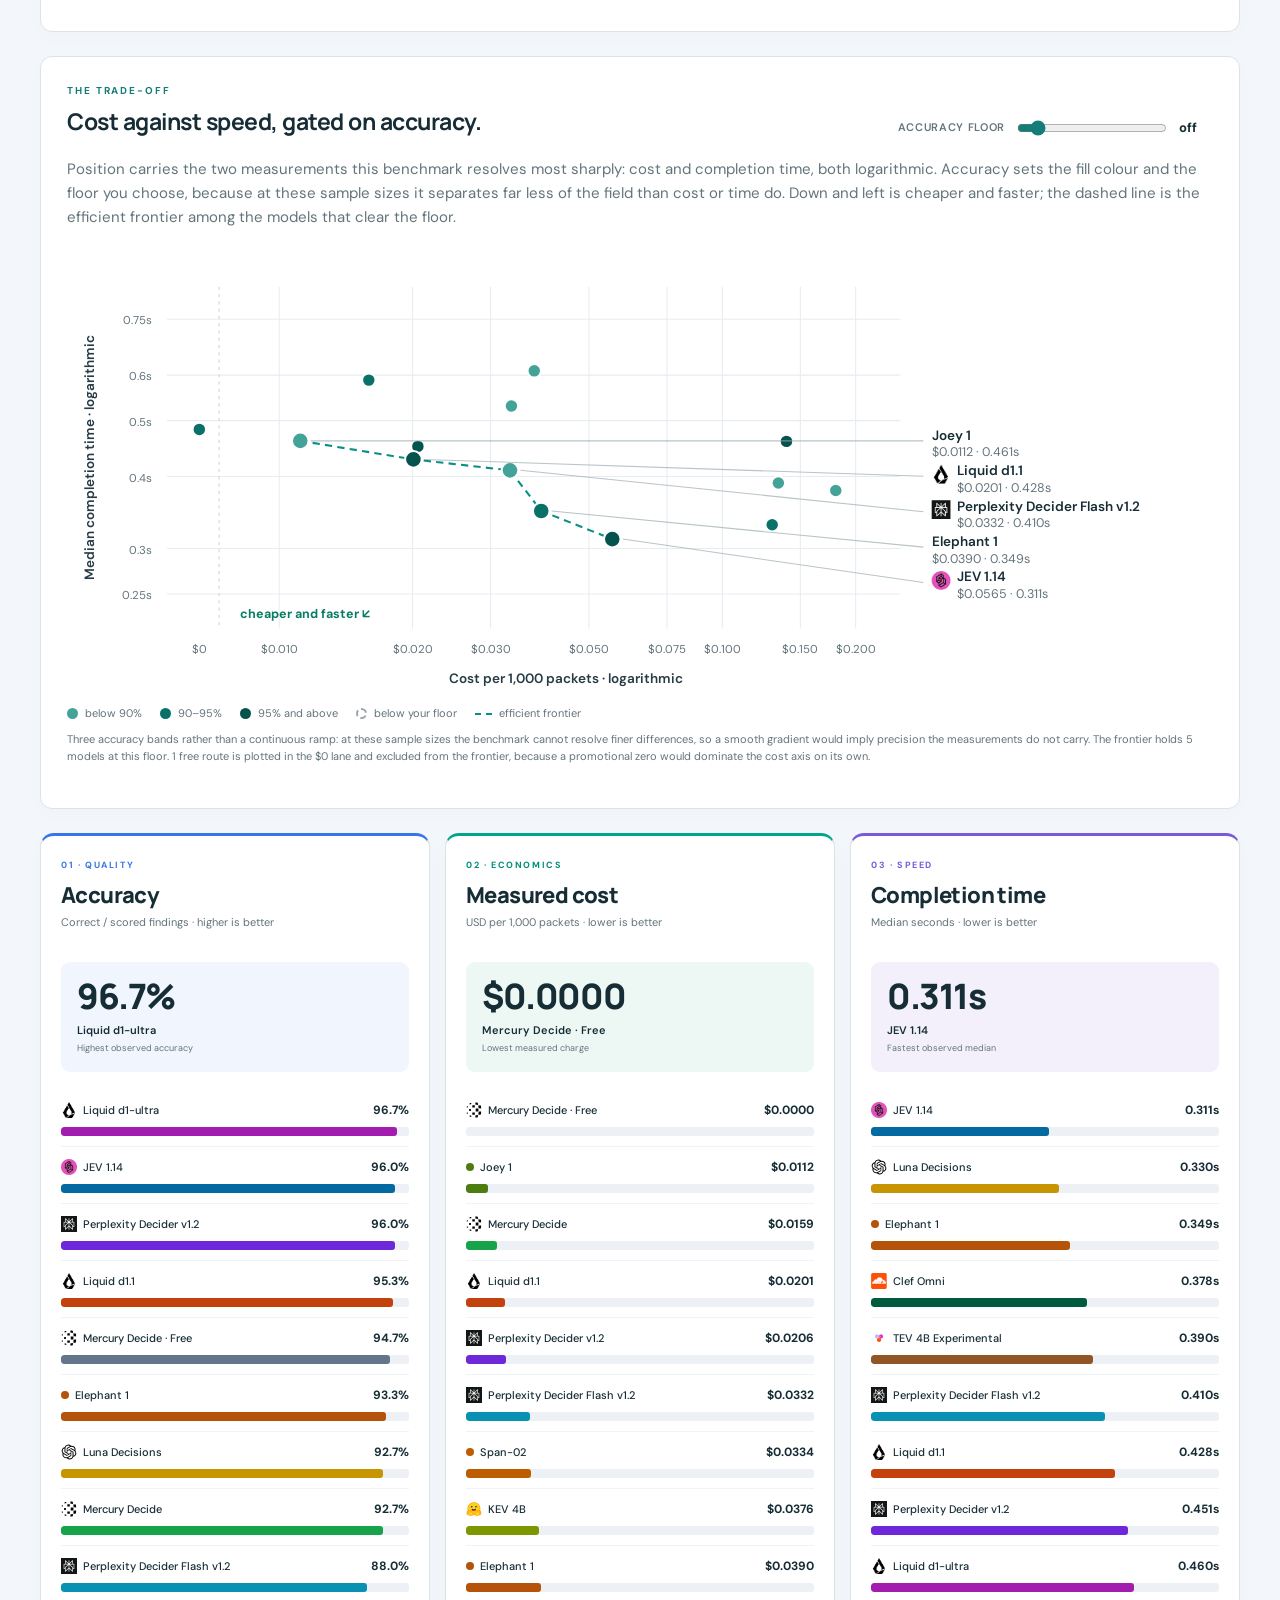
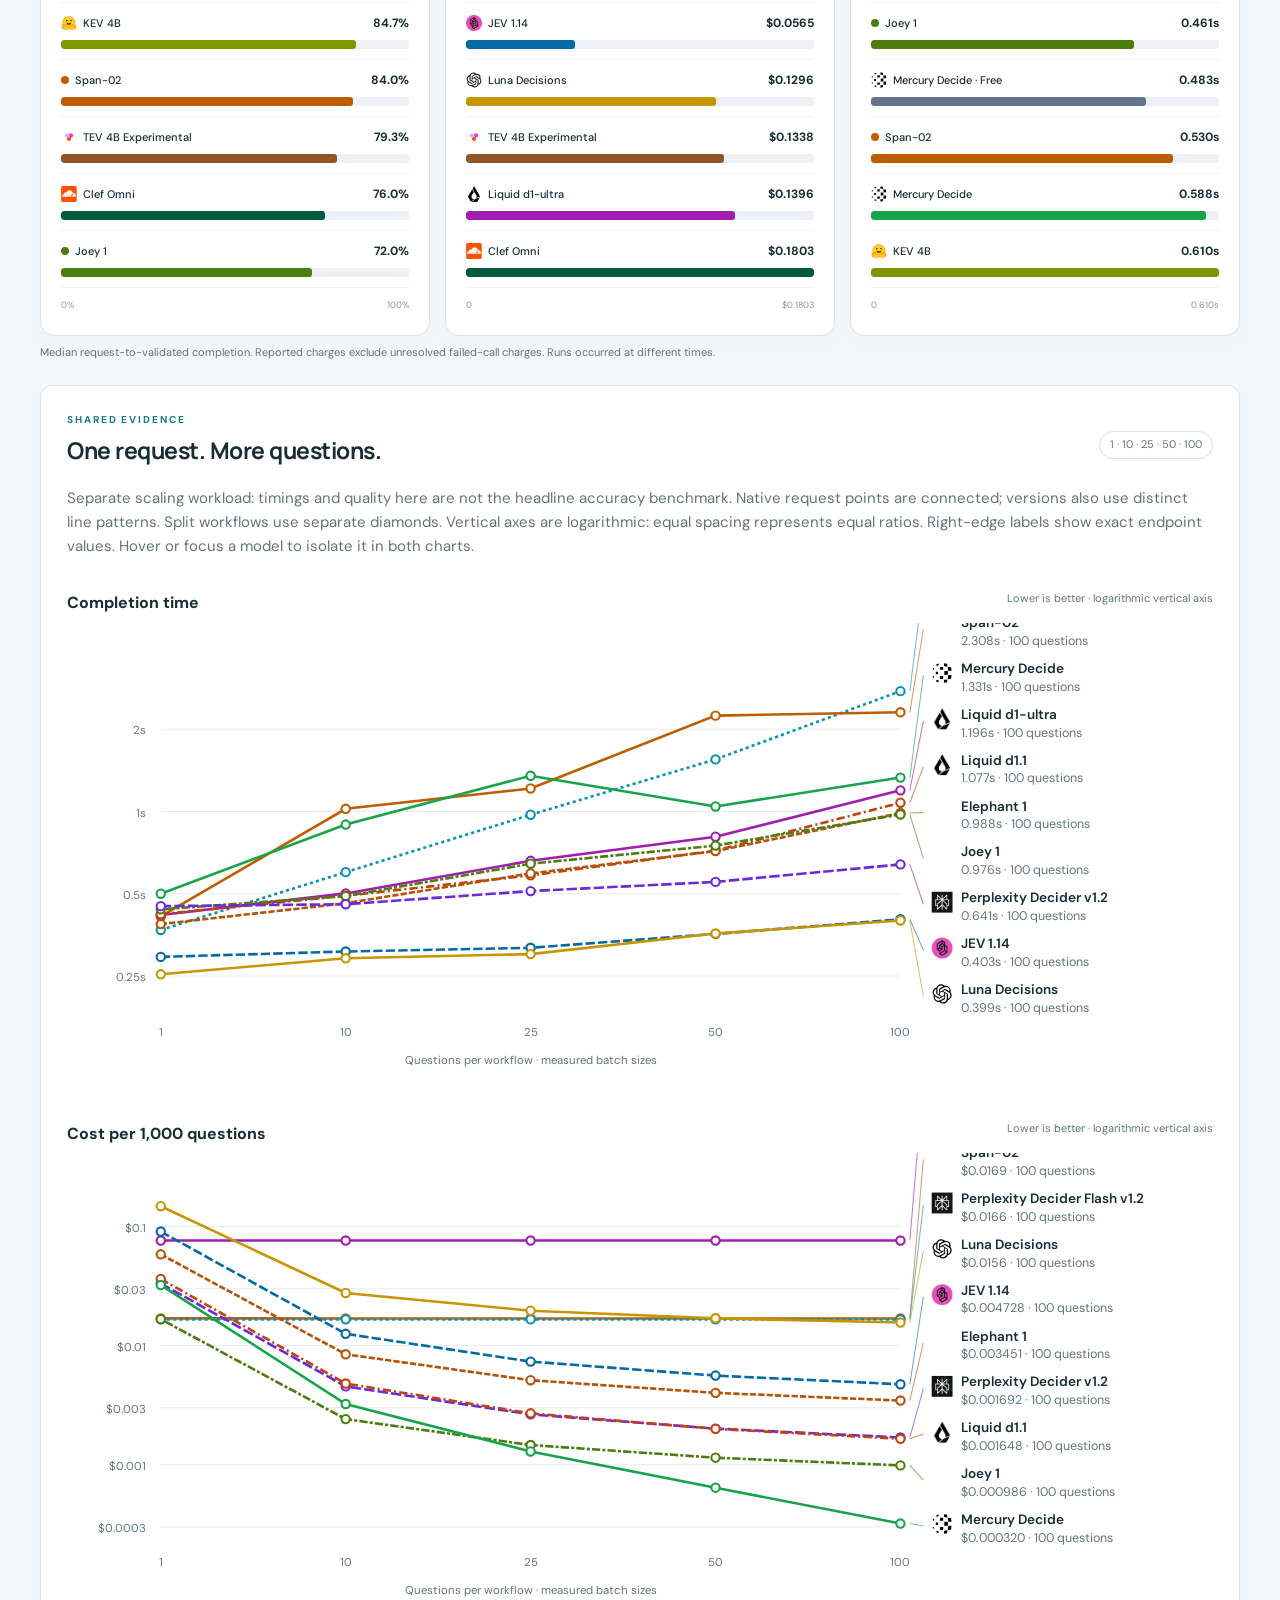
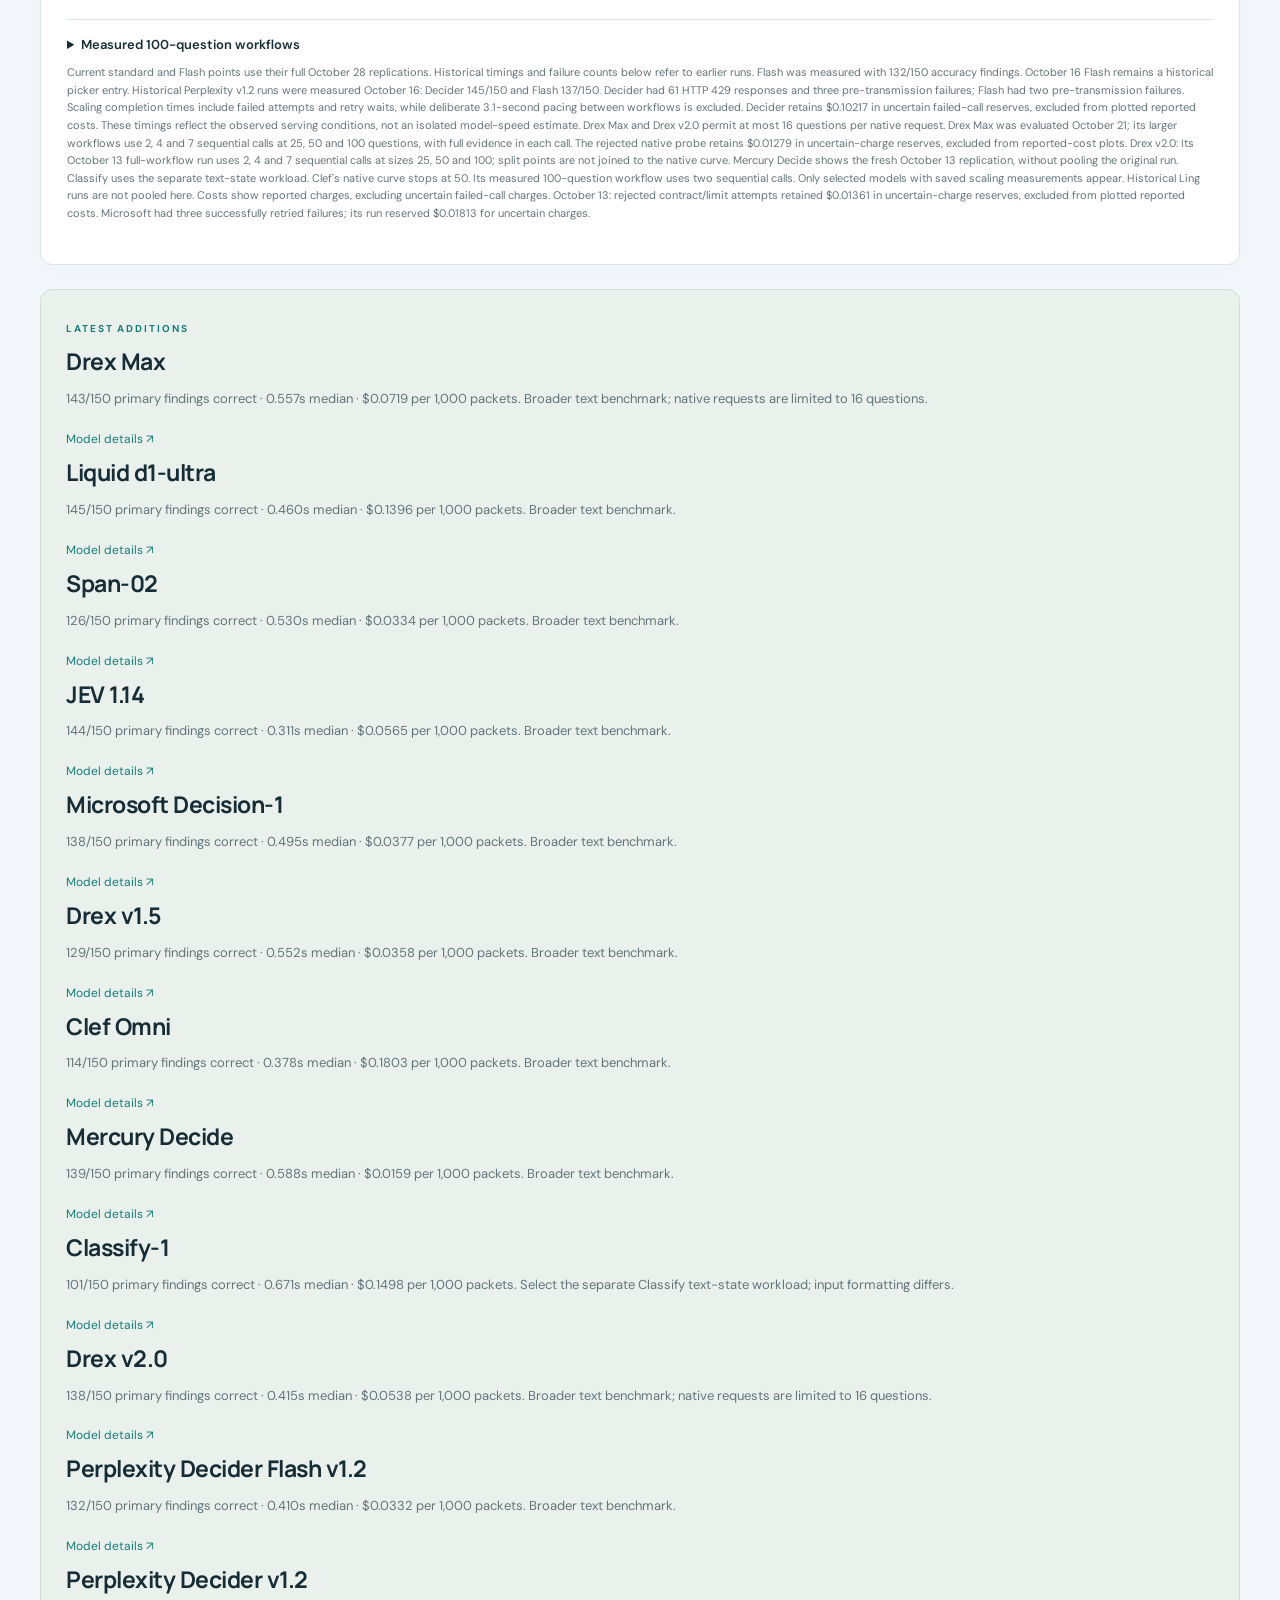
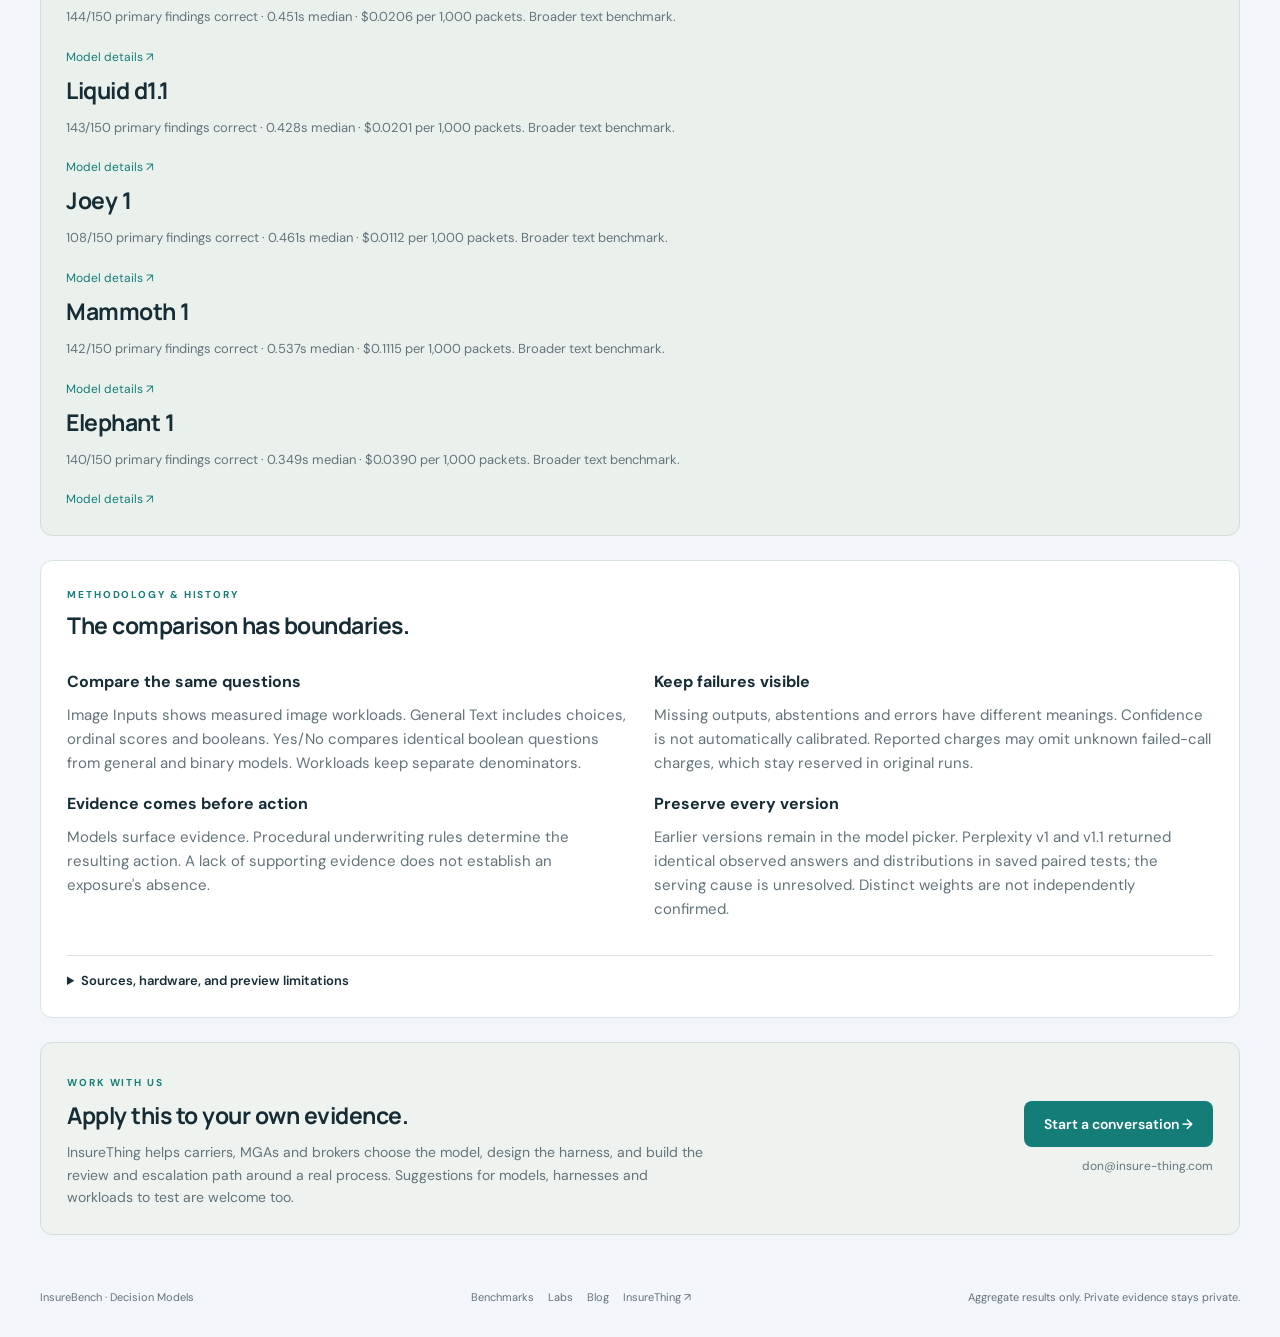
==== commit 13652673: "Publish priced Baseten and fresh Perplexity benchmark rankings" ====
--- a/decision-models/index.html
+++ b/decision-models/index.html
@@ -15,16 +15,16 @@
 <meta name="twitter:image" content="https://insurebench.insure-thing.com/og-decision-models.png">
 <link rel="stylesheet" href="style.css"></head><body>
 <header><a class="brand" href="https://insurebench.insure-thing.com">Insure<span>Bench</span></a><nav class="site-nav" aria-label="InsureBench"><a href="https://insurebench.insure-thing.com/benchmarks">Benchmarks</a><a href="https://insurebench.insure-thing.com/#leaderboard">Multi-functional LLMs</a><a class="here" href="" aria-current="page">Decision Models</a></nav><span class="preview">Insurance evidence benchmarks</span><a href="data.json" download>Download results ↓</a><a href="#method">Methodology ↗</a></header>
-<main><section class="hero"><div class="eyebrow">INSURANCE EVIDENCE BENCHMARKS</div><h1>Decision Models<span>.</span></h1><p class="lead">Find the right model for the evidence, the workload, and the way you deploy.</p><div class="meta">Updated October 27, 2026 <span>·</span> Saved measurements <span>·</span> No pooled ranking across workloads</div></section>
+<main><section class="hero"><div class="eyebrow">INSURANCE EVIDENCE BENCHMARKS</div><h1>Decision Models<span>.</span></h1><p class="lead">Find the right model for the evidence, the workload, and the way you deploy.</p><div class="meta">Updated October 29, 2026 <span>·</span> Saved measurements <span>·</span> No pooled ranking across workloads</div></section>
 <section class="controls" aria-label="Comparison filters"><div class="tabs" role="group" aria-label="Benchmark view"><button data-view="image">Image Inputs</button><button data-view="text">General Text</button><button data-view="binary">Yes/No</button></div><div class="filter-row"><label>Workload<select id="workload"></select></label><label>Availability<select id="availability"><option value="all">Any availability</option><option value="open">Open weights</option><option value="local">Locally deployable</option></select></label><label>Measured deployment<select id="deployment"><option value="all">All deployments</option><option value="API">API</option><option value="Local GPU">Local</option></select></label><button id="models-button" aria-expanded="false" aria-controls="picker">Models <span id="selected-count"></span> ▾</button></div>
 <div class="selection-strip"><div><span class="selection-dot"></span><span id="selection-summary"></span></div><button id="all-models">Show all models</button></div><div id="picker" hidden><div class="picker-toolbar"><input id="model-search" type="search" placeholder="Find a model or version" aria-label="Find a model"><button id="show-all">Show all evaluated</button><button id="clear">Clear</button><button id="reset">Reset to recommended</button></div><div id="model-options"></div><p class="fine">All saved models remain available. Earlier versions and clearly dominated API results may be hidden in the recommended view. Your selection overrides that default.</p></div></section>
 <section class="context"><div><span class="eyebrow" id="view-label"></span><h2 id="workload-title"></h2><p id="scope"></p></div><div class="summary"><strong id="model-count">0</strong><span>measurements shown</span></div></section>
 <p id="filter-note" class="fine"></p><div id="empty" hidden class="empty">No matching measurements. Change your filters or select models to compare.</div>
-<section id="performance-section" class="panel"><div class="eyebrow">FAST AND ACCURATE</div><h2>Pure performance.</h2><p>Free and paid models together. Accuracy and speed determine the ranking; price plays no part.</p><div id="performance-results"></div><p class="fine">Current 13-model comparison, independent of chart selections. Regular packets contain four questions. Headline accuracy uses the 150-finding benchmark; 100-question timing comes from the separate scaling workload. Split workflows include all sequential calls. Rate-limit retries remain included; deliberate between-request pacing is excluded. Small accuracy gaps are not established capability differences. Earlier versions remain in the picker.</p></section>
-<section id="power-section" class="panel"><div class="eyebrow">THE OVERALL TRADE-OFF</div><h2>Price/performance.</h2><p>A combined view of accuracy, cost and speed across regular packets and 100-question workflows.</p><div class="power-winners"><article><h3>Mercury Decide wins on cost.</h3><p>Mercury Decide is #4 overall. Its remarkably low batch cost repeated in a fresh run, with 98% accuracy on the 100-question scaling workload.</p></article><article><h3>JEV wins on speed.</h3><p>JEV 1.14 is #3 overall, with 0.311-second regular packets and 0.403-second 100-question workflows. Historical JEV 1.13 was faster at 0.253 and 0.361 seconds; both versions remain available in the picker. Separate runs do not isolate version effects.</p></article><article><h3>Liquid d1-ultra and Decider v1.2 tie on observed accuracy.</h3><p>Both scored 145/150 findings (96.7%) on the broader evidence benchmark, one more than JEV 1.14 at 96.0%. Separate 100-question scaling accuracy is 99.8%. A one-answer gap is not an established capability difference. Liquid d1-ultra is #9 overall: its strong accuracy is offset by higher measured costs.</p></article></div><div id="power-results"></div><p class="fine">Fixed eleven-model paid comparison with Liquid d1.1 replacing d1, alongside Perplexity Decider v1.2 and Flash v1.2 replacing v1.1, and Drex Max replacing Drex v2.0, independent of chart selections. Regular queries are four-question packets; accuracy uses the broader 150-finding benchmark. Drex uses seven sequential calls at 100 questions; Clef uses two. Free routes, missing measurements and Classify’s separate input-format diagnostic are excluded. Reported costs exclude uncertain failed charges. Small accuracy gaps are not established capability differences.</p></section>
+<section id="baseten-paid" class="panel"><div class="eyebrow">OCTOBER 29 PAID ROUTES</div><h2>Baseten: priced and measured.</h2><p>Full fresh text benchmarks. Free-route results are retained as historical measurements, not repriced or pooled.</p><div class="table-wrap"><table><thead><tr><th>Model</th><th>Accuracy</th><th>Regular median</th><th>100-question median</th><th>Cost / 1,000 regular packets</th><th>Cost / 1,000 batches of 100</th></tr></thead><tbody><tr><td>Joey 1</td><td>108/150</td><td>0.461s</td><td>0.976s</td><td>$0.01115</td><td>$0.09861</td></tr><tr><td>Mammoth 1</td><td>142/150</td><td>0.537s</td><td>1.104s</td><td>$0.11153</td><td>$0.98613</td></tr><tr><td>Elephant 1</td><td>140/150</td><td>0.349s</td><td>0.988s</td><td>$0.03903</td><td>$0.34515</td></tr></tbody></table></div><p class="fine">All three advertise image inputs, but these are text-only evaluations. Both rankings use one current route per model family; promotional free-route duplicates remain in history. </p></section><section id="flash-retest" class="panel"><div class="eyebrow">OCTOBER28 REPLICATION</div><h2>Flash: before and after.</h2><p>Same frozen text evidence and questions; separate runs. Prices are measured returned charges.</p><div class="table-wrap"><table><thead><tr><th>Measurement</th><th>October 16</th><th>October 28</th></tr></thead><tbody><tr><td>Accuracy</td><td>137/150</td><td>132/150</td></tr><tr><td>Regular packet median</td><td>0.397s</td><td>0.410s</td></tr><tr><td>Cost / 1,000 regular packets</td><td>$0.01028</td><td>$0.03318</td></tr><tr><td>100-question median</td><td>17.412s</td><td>2.758s</td></tr><tr><td>Cost / 1,000 batches of 100</td><td>$0.08459</td><td>$1.65710</td></tr><tr><td>100-question workload accuracy</td><td>874/1000</td><td>902/1000</td></tr></tbody></table></div><p>Both Perplexity routes below now use fresh full October 28 benchmarks. The ten earlier standard billing controls remain separate. October 16 runs are preserved in the picker; no old and new runs are pooled.</p><p class="fine">Ten matched standard billing controls, two packets across 1/10/25/50/100questions. They do not replace standard’s full benchmark. Both rankings below use fresh full Flash and standard measurements; October 16 results for both remain selectable. </p></section><section id="standard-retest" class="panel"><div class="eyebrow">FULL STANDARD REPLICATION</div><h2>Standard Decider: before and after.</h2><p>Same frozen text evidence and questions; separate runs. All costs are reported charges.</p><div class="table-wrap"><table><thead><tr><th>Measurement</th><th>October 16</th><th>October 28</th></tr></thead><tbody><tr><td>Accuracy</td><td>145/150</td><td>144/150</td></tr><tr><td>Regular packet median</td><td>0.521s</td><td>0.451s</td></tr><tr><td>Cost / 1,000 regular packets</td><td>$0.02055</td><td>$0.02055</td></tr><tr><td>100-question median</td><td>26.201s</td><td>0.641s</td></tr><tr><td>Cost / 1,000 batches of 100</td><td>$0.16919</td><td>$0.16919</td></tr><tr><td>100-question workload accuracy</td><td>985/1000</td><td>987/1000</td></tr></tbody></table></div><p class="fine"> Separate development workloads and correlated questions do not establish statistical significance for small accuracy differences.</p></section><section id="performance-section" class="panel"><div class="eyebrow">FAST AND ACCURATE</div><h2>Pure performance.</h2><p>Accuracy and speed determine the ranking; price plays no part. Current Baseten measurements use the priced routes; earlier free runs remain in the picker.</p><div id="performance-results"></div><p class="fine">Current 14-model comparison using the latest priced Baseten routes, independent of chart selections. Regular packets contain four questions. Headline accuracy uses the 150-finding benchmark; 100-question timing comes from the separate scaling workload. Split workflows include all sequential calls. Rate-limit retries remain included; deliberate between-request pacing is excluded. Small accuracy gaps are not established capability differences. Earlier versions remain in the picker.</p></section>
+<section id="power-section" class="panel"><div class="eyebrow">THE OVERALL TRADE-OFF</div><h2>Price/performance.</h2><p>A combined view of accuracy, cost and speed across regular packets and 100-question workflows.</p><div class="power-winners"><article><h3>Mercury Decide leads batch cost.</h3><p>Mercury Decide is #7 overall. Its remarkably low batch cost repeated in a fresh run, with 98% accuracy on the 100-question scaling workload.</p></article><article><h3>JEV wins on speed.</h3><p>JEV 1.14 is #2 overall, with 0.311-second regular packets and 0.403-second 100-question workflows. Historical JEV 1.13 was faster at 0.253 and 0.361 seconds; both versions remain available in the picker. Separate runs do not isolate version effects.</p></article><article><h3>Observed accuracy.</h3><p>Liquid d1-ultra leads the current broader benchmark at 96.7%. Small gaps between separately measured runs are not established capability differences.</p></article></div><p class="fine">Both Perplexity routes use fresh full October 28 benchmarks. Original October 16 runs remain in the picker. Flash bills shared state per question; standard bills state once plus questions. Ten paired billing controls are separate from the full ranking runs.</p><div id="power-results"></div><p class="fine">Fixed fourteen-model paid comparison with Liquid d1.1 replacing d1, alongside Perplexity Decider v1.2 and Flash v1.2 replacing v1.1, and Drex Max replacing Drex v2.0, independent of chart selections. Regular queries are four-question packets; accuracy uses the broader 150-finding benchmark. Drex uses seven sequential calls at 100 questions; Clef uses two. Free routes, missing measurements and Classify’s separate input-format diagnostic are excluded. Reported costs exclude uncertain failed charges. Small accuracy gaps are not established capability differences.</p></section>
 <section id="frontier-section" class="panel"><div class="section-head"><div><div class="eyebrow">THE TRADE-OFF</div><h2>Cost against speed, gated on accuracy.</h2></div><label class="floor-ctl">Accuracy floor<input type="range" id="acc-floor" min="0" max="100" step="1" value="0" aria-describedby="frontier-note"><span id="acc-floor-value">off</span></label></div><p>Position carries the two measurements this benchmark resolves most sharply: cost and completion time, both logarithmic. Accuracy sets the fill colour and the floor you choose, because at these sample sizes it separates far less of the field than cost or time do. Down and left is cheaper and faster; the dashed line is the efficient frontier among the models that clear the floor.</p><div id="frontier"></div><p class="fine" id="frontier-note"></p></section>
 <section id="overview" class="three" aria-label="Overview charts"></section><p id="timing" class="fine"></p>
-<section id="scaling-section" class="panel"><div class="section-head"><div><div class="eyebrow">SHARED EVIDENCE</div><h2>One request. More questions.</h2></div><span class="pill">1 · 10 · 25 · 50 · 100</span></div><p>Separate scaling workload: timings and quality here are not the headline accuracy benchmark. Native request points are connected; versions also use distinct line patterns. Split workflows use separate diamonds. Vertical axes are logarithmic: equal spacing represents equal ratios. Right-edge labels show exact endpoint values. Hover or focus a model to isolate it in both charts.</p><div class="two"><div id="scale-time"></div><div id="scale-cost"></div></div><details><summary>Measured 100-question workflows</summary><div id="hundred"></div></details><p class="fine">Perplexity v1.2 runs were measured October 16: Decider 145/150 and Flash 137/150. Decider had 61 HTTP 429 responses and three pre-transmission failures; Flash had two pre-transmission failures. Scaling completion times include failed attempts and retry waits, while deliberate 3.1-second pacing between workflows is excluded. Decider retains $0.10217 in uncertain failed-call reserves, excluded from plotted reported costs. These timings reflect the observed serving conditions, not an isolated model-speed estimate. Drex Max and Drex v2.0 permit at most 16 questions per native request. Drex Max was evaluated October 21; its larger workflows use 2, 4 and 7 sequential calls at 25, 50 and 100 questions, with full evidence in each call. The rejected native probe retains $0.01279 in uncertain-charge reserves, excluded from reported-cost plots. Drex v2.0: Its October 13 full-workflow run uses 2, 4 and 7 sequential calls at sizes 25, 50 and 100; split points are not joined to the native curve. Mercury Decide shows the fresh October 13 replication, without pooling the original run. Classify uses the separate text-state workload. Clef's native curve stops at 50. Its measured 100-question workflow uses two sequential calls. Only selected models with saved scaling measurements appear. Historical Ling runs are not pooled here. Costs show reported charges, excluding uncertain failed-call charges. October 13: rejected contract/limit attempts retained $0.01361 in uncertain-charge reserves, excluded from plotted reported costs. Microsoft had three successfully retried failures; its run reserved $0.01813 for uncertain charges.</p></section>
+<section id="scaling-section" class="panel"><div class="section-head"><div><div class="eyebrow">SHARED EVIDENCE</div><h2>One request. More questions.</h2></div><span class="pill">1 · 10 · 25 · 50 · 100</span></div><p>Separate scaling workload: timings and quality here are not the headline accuracy benchmark. Native request points are connected; versions also use distinct line patterns. Split workflows use separate diamonds. Vertical axes are logarithmic: equal spacing represents equal ratios. Right-edge labels show exact endpoint values. Hover or focus a model to isolate it in both charts.</p><div class="two"><div id="scale-time"></div><div id="scale-cost"></div></div><details><summary>Measured 100-question workflows</summary><div id="hundred"></div></details><p class="fine">Current standard and Flash points use their full October 28 replications. Historical timings and failure counts below refer to earlier runs. Flash was measured with 132/150 accuracy findings. October 16 Flash remains a historical picker entry. Historical Perplexity v1.2 runs were measured October 16: Decider 145/150 and Flash 137/150. Decider had 61 HTTP 429 responses and three pre-transmission failures; Flash had two pre-transmission failures. Scaling completion times include failed attempts and retry waits, while deliberate 3.1-second pacing between workflows is excluded. Decider retains $0.10217 in uncertain failed-call reserves, excluded from plotted reported costs. These timings reflect the observed serving conditions, not an isolated model-speed estimate. Drex Max and Drex v2.0 permit at most 16 questions per native request. Drex Max was evaluated October 21; its larger workflows use 2, 4 and 7 sequential calls at 25, 50 and 100 questions, with full evidence in each call. The rejected native probe retains $0.01279 in uncertain-charge reserves, excluded from reported-cost plots. Drex v2.0: Its October 13 full-workflow run uses 2, 4 and 7 sequential calls at sizes 25, 50 and 100; split points are not joined to the native curve. Mercury Decide shows the fresh October 13 replication, without pooling the original run. Classify uses the separate text-state workload. Clef's native curve stops at 50. Its measured 100-question workflow uses two sequential calls. Only selected models with saved scaling measurements appear. Historical Ling runs are not pooled here. Costs show reported charges, excluding uncertain failed-call charges. October 13: rejected contract/limit attempts retained $0.01361 in uncertain-charge reserves, excluded from plotted reported costs. Microsoft had three successfully retried failures; its run reserved $0.01813 for uncertain charges.</p></section>
 <section class="pending"><span class="eyebrow">LATEST ADDITIONS</span><div id="entrant-status"></div></section>
-<section id="method" class="panel"><div class="eyebrow">METHODOLOGY & HISTORY</div><h2>The comparison has boundaries.</h2><div class="two"><article><h3>Compare the same questions</h3><p>Image Inputs shows measured image workloads. General Text includes choices, ordinal scores and booleans. Yes/No compares identical boolean questions from general and binary models. Workloads keep separate denominators.</p><h3>Evidence comes before action</h3><p>Models surface evidence. Procedural underwriting rules determine the resulting action. A lack of supporting evidence does not establish an exposure's absence.</p></article><article><h3>Keep failures visible</h3><p>Missing outputs, abstentions and errors have different meanings. Confidence is not automatically calibrated. Reported charges may omit unknown failed-call charges, which stay reserved in original runs.</p><h3>Preserve every version</h3><p>Earlier versions remain in the model picker. Perplexity v1 and v1.1 returned identical observed answers and distributions in saved paired tests; the serving cause is unresolved. Distinct weights are not independently confirmed.</p></article></div><details><summary>Sources, hardware, and preview limitations</summary><p>This preview uses saved aggregate summaries with SHA-256 source hashes in the download. The October 14 JEV 1.14 run passed raw-answer, input-integrity and billing audits. Historical workloads retain their original audit qualifications. Local smoke results use AMD RX 6800 XT; precision appears in model labels where recorded. Memory is peak PyTorch allocation. Decider's eager reference runtime is not optimized serving. Image labels and development labels have the qualifications shown for each workload.</p><p>October 27: added audited Liquid d1.1 text accuracy and native 1–100 question scaling; published price/performance and pure performance comparisons. d1.1 returned 140 valid requests with no failures, costing $0.006615 total. No image tests were run. October 22: added BaseTen Mammoth 1 (free) and Elephant 1 (free), with 150-finding accuracy and native 1–100 question scaling. All 280 planned requests returned valid answers at zero reported charge and passed raw-answer, input-integrity and billing audits. The scaling runs encountered free-tier HTTP429 limits: failed attempts and retry waits remain in logical completion time; deliberate pacing between attempts is excluded. Free promotional routes remain outside the paid power ranking and efficient frontier. October 21: published audited Perplexity Decider v1.2 and Flash v1.2 accuracy and full scaling; retained earlier versions in the picker. October 21: added Drex Max accuracy and split scaling; all raw answers, evidence partitions and billing passed audit. October 14: added JEV 1.14 accuracy and 1–100 question scaling. October 9: combined workload views, model selection, availability filters and version history. Includes the October 9 three-model accuracy evaluation and Microsoft scaling run, plus October 10 Mercury Decide accuracy and scaling. Insurance evidence benchmarks.</p></details></section>
+<section id="method" class="panel"><div class="eyebrow">METHODOLOGY & HISTORY</div><h2>The comparison has boundaries.</h2><div class="two"><article><h3>Compare the same questions</h3><p>Image Inputs shows measured image workloads. General Text includes choices, ordinal scores and booleans. Yes/No compares identical boolean questions from general and binary models. Workloads keep separate denominators.</p><h3>Evidence comes before action</h3><p>Models surface evidence. Procedural underwriting rules determine the resulting action. A lack of supporting evidence does not establish an exposure's absence.</p></article><article><h3>Keep failures visible</h3><p>Missing outputs, abstentions and errors have different meanings. Confidence is not automatically calibrated. Reported charges may omit unknown failed-call charges, which stay reserved in original runs.</p><h3>Preserve every version</h3><p>Earlier versions remain in the model picker. Perplexity v1 and v1.1 returned identical observed answers and distributions in saved paired tests; the serving cause is unresolved. Distinct weights are not independently confirmed.</p></article></div><details><summary>Sources, hardware, and preview limitations</summary><p>This page uses saved aggregate summaries with SHA-256 source hashes in the download. The October 14 JEV 1.14 run passed raw-answer, input-integrity and billing audits. Historical workloads retain their original audit qualifications. Local smoke results use AMD RX 6800 XT; precision appears in model labels where recorded. Memory is peak PyTorch allocation. Decider's eager reference runtime is not optimized serving. Image labels and development labels have the qualifications shown for each workload.</p><p>October 29: added audited priced Baseten Joey 1, Mammoth 1 and Elephant 1 full text benchmarks. October 28: replicated both Perplexity v1.2 routes with full accuracy/scaling runs and matched billing controls; original runs remain in history. October 27: added audited Liquid d1.1 text accuracy and native 1–100 question scaling; published price/performance and pure performance comparisons. d1.1 returned 140 valid requests with no failures, costing $0.006615 total. No image tests were run. October 22: added BaseTen Mammoth 1 (free) and Elephant 1 (free), with 150-finding accuracy and native 1–100 question scaling. All 280 planned requests returned valid answers at zero reported charge and passed raw-answer, input-integrity and billing audits. The scaling runs encountered free-tier HTTP429 limits: failed attempts and retry waits remain in logical completion time; deliberate pacing between attempts is excluded. Free promotional routes remain outside the paid power ranking and efficient frontier. October 21: published audited Perplexity Decider v1.2 and Flash v1.2 accuracy and full scaling; retained earlier versions in the picker. October 21: added Drex Max accuracy and split scaling; all raw answers, evidence partitions and billing passed audit. October 14: added JEV 1.14 accuracy and 1–100 question scaling. October 9: combined workload views, model selection, availability filters and version history. Includes the October 9 three-model accuracy evaluation and Microsoft scaling run, plus October 10 Mercury Decide accuracy and scaling. Insurance evidence benchmarks.</p></details></section>
 <section class="cta panel"><div><span class="eyebrow">WORK WITH US</span><h2>Apply this to your own evidence.</h2><p>InsureThing helps carriers, MGAs and brokers choose the model, design the harness, and build the review and escalation path around a real process. Suggestions for models, harnesses and workloads to test are welcome too.</p></div><div class="cta-actions"><a class="btn" href="https://insure-thing.com/contact">Start a conversation →</a><a href="mailto:don@insure-thing.com">don@insure-thing.com</a></div></section><footer><span>InsureBench · Decision Models</span><nav class="foot-links" aria-label="More from InsureThing"><a href="https://insurebench.insure-thing.com/benchmarks">Benchmarks</a><a href="https://insure-thing.com/labs">Labs</a><a href="https://insure-thing.com/blog">Blog</a><a href="https://insure-thing.com">InsureThing ↗</a></nav><span>Aggregate results only. Private evidence stays private.</span></footer></main><script src="app.js"></script></body></html>
